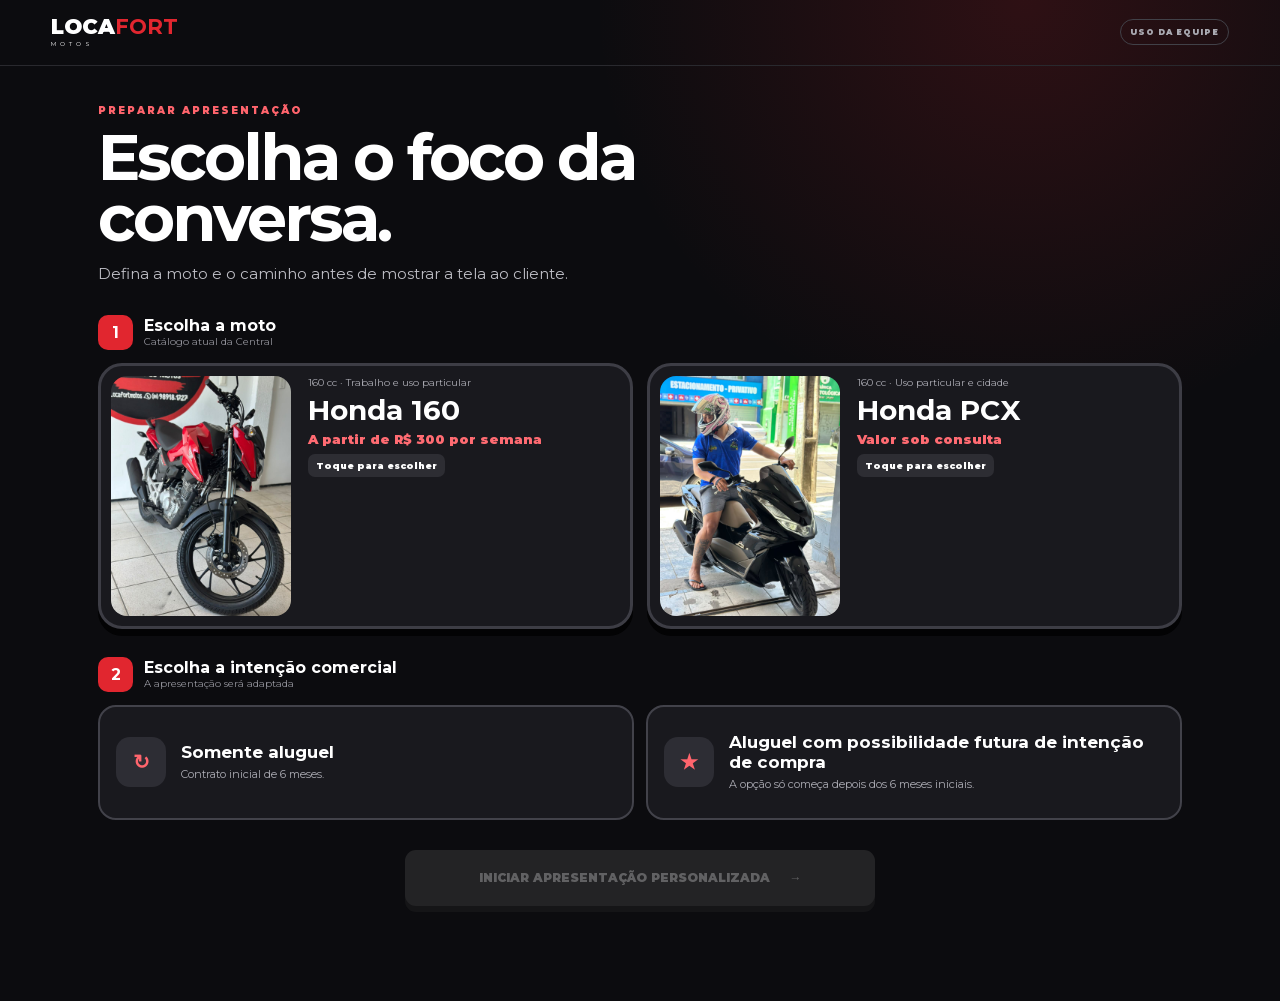
==== apresentacao/index.html @ a8b0654a "Adicionar apresentação comercial da Locafort" ====
<!doctype html><html lang="pt-BR"><head><meta charset="utf-8"><meta name="viewport" content="width=device-width,initial-scale=1,viewport-fit=cover"><title>Apresentação presencial | Locafort Motos</title><meta name="robots" content="noindex,nofollow"><meta name="theme-color" content="#08080a"><link rel="icon" href="data:image/svg+xml,%3Csvg xmlns='http://www.w3.org/2000/svg' viewBox='0 0 64 64'%3E%3Crect width='64' height='64' rx='16' fill='%2308080a'/%3E%3C/svg%3E"><link rel="stylesheet" href="apresentacao.css"></head><body>
<section class="setup" id="setup"><header><div class="brand"><span>LOCA<strong>FORT</strong></span><small>MOTOS</small></div><span>USO DA EQUIPE</span></header><main><div class="setup-heading"><p class="kicker">PREPARAR APRESENTAÇÃO</p><h1>Escolha o foco da conversa.</h1><p>Defina a moto e o caminho antes de mostrar a tela ao cliente.</p></div><section><div class="setup-title"><b>1</b><span><strong>Escolha a moto</strong><small>Catálogo atual da Central</small></span></div><div class="setup-catalog" id="setupCatalog"></div></section><section><div class="setup-title"><b>2</b><span><strong>Escolha a intenção comercial</strong><small>A apresentação será adaptada</small></span></div><div class="setup-intents"><button type="button" data-intent="Aluguel"><b>↻</b><span><strong>Somente aluguel</strong><small>Contrato inicial de 6 meses.</small></span></button><button type="button" data-intent="Contrato com intenção de compra"><b>★</b><span><strong>Aluguel com possibilidade futura de intenção de compra</strong><small>A opção só começa depois dos 6 meses iniciais.</small></span></button></div></section><button class="setup-start" id="setupStart" disabled>Iniciar apresentação personalizada <span>→</span></button><p class="setup-status" id="setupStatus"></p></main></section>
<main class="story" id="story" hidden><header class="story-header"><a class="brand" href="#" id="brandReset"><span>LOCA<strong>FORT</strong></span><small>MOTOS</small></a><div class="scene-count" id="sceneCount">01 / 07</div><div class="utility-tools"><button class="icon-button" id="fullscreenButton" hidden>⛶</button><details class="utility-menu" id="utilityMenu"><summary>•••</summary><div><button id="notesButton">◉ Roteiro do vendedor</button><button id="changeProfileButton">✎ Trocar moto/modalidade</button><button id="resetButton">↻ Reiniciar</button></div></details></div></header><div class="scene-track">
<section class="scene scene-hero active" data-note="Comece pelo resultado: mobilidade e autonomia com a moto escolhida."><img class="scene-photo hero-photo" id="heroImage" alt=""><div class="scene-shade"></div><div class="hero-copy"><p class="kicker">FORTALEZA · <span id="heroUse"></span></p><h1><span id="heroModel"></span> para mover seus planos.</h1><p>Mobilidade, trabalho e liberdade para a sua rotina.</p></div><div class="hero-word">MOVIMENTO</div></section>
<section class="scene scene-process" data-note="Explique o caminho completo antes de falar de preço. A análise é uma etapa, não uma promessa."><div class="process-photo"><img id="processImage" alt="Cliente com moto da Locafort"></div><div class="process-copy"><p class="kicker">COMO FUNCIONA</p><h2>Da escolha ao acompanhamento.</h2><ol><li><b>01</b><span><strong>Escolha a moto</strong><small>O modelo que combina com a rotina.</small></span></li><li><b>02</b><span><strong>Faça a análise inicial</strong><small>A consulta não garante aprovação.</small></span></li><li><b>03</b><span><strong>Assine e retire</strong><small>Depois da aprovação e confirmação.</small></span></li><li><b>04</b><span><strong>Acompanhe pelo app</strong><small>Contrato, pagamentos e cuidados.</small></span></li></ol></div></section>
<section class="scene scene-use" data-note="Mostre que a moto alugada atende deslocamento, trabalho e rotina sem exigir a compra imediata."><img class="scene-photo use-photo" id="useImage" alt="Moto da Locafort"><div class="scene-shade"></div><div class="use-copy"><p class="kicker">PARA A SUA ROTINA</p><h2>Uma moto. Mais possibilidades.</h2><div class="use-split"><article><b>⌂</b><strong>Uso particular</strong><p>Mobilidade para compromissos e deslocamentos.</p></article><article><b>↗</b><strong>Trabalho e rotina</strong><p>Uma moto para trabalhar com aplicativos ou organizar o dia.</p></article></div><div class="use-benefits"><span>Comece sem comprar uma moto</span><span>Previsibilidade semanal</span><span>Suporte da locadora</span></div><small id="catalogUse"></small></div></section>
<section class="scene scene-care" data-note="Fale de proteção sem prometer cobertura. Na locação, destaque o cuidado assumido pela Locafort."><div class="care-bike"><img id="careImage" alt="Moto protegida"></div><div class="care-copy"><p class="kicker">PROTEÇÃO E CUIDADO</p><h2>Moto com rastreamento e seguro.</h2><p class="insurance-note">Consulte as condições do seguro.</p><div class="care-number"><strong>1.000 km</strong><span>Troca de óleo durante a locação</span></div><p id="rentalCare"></p><p class="purchase-care" id="purchaseCareNote"></p></div></section>
<section class="scene scene-app" data-note="Mostre o aplicativo como ponto de controle. Use somente os quatro recursos exibidos."><div class="app-heading"><p class="kicker">ACOMPANHAMENTO SIMPLES</p><h2>As informações importantes no aplicativo.</h2></div><div class="app-composition"><div class="phone-mockup"><div class="phone-screen"><div class="app-logo">LOCA<strong>FORT</strong></div><div class="app-bike"><b>⌖</b><span>Rastreamento e seguro</span></div><ul><li><b>R$</b>Histórico de pagamentos</li><li><b>●</b>Troca de óleo</li><li><b>✓</b>Vistoria e contrato</li></ul></div></div><div class="app-orbit"><span>Histórico de pagamentos</span><span>Troca de óleo</span><span>Vistoria e contrato</span><span>Rastreamento e seguro</span></div></div></section>
<section class="scene scene-values" data-note="Agora apresente valores. Na caução, use a taxa real informada pela maquininha e não estime."><div class="values-heading"><p class="kicker">CONDIÇÕES E VALORES</p><h2>Tudo claro antes de começar.</h2></div><div class="value-strip" id="valueStrip"></div><div class="deposit-simulator"><div><small>SIMULADOR DA CAUÇÃO</small><strong id="depositBase">R$ 900</strong><span>Base fixa da caução</span></div><label>Parcelas <input id="installments" type="range" min="1" max="12" value="1"><output id="installmentsOutput">1x</output></label><label>Taxa total informada pela maquininha (%) <input id="machineRate" type="number" min="0" step="0.01" inputmode="decimal" placeholder="Deixe vazio até consultar"></label><div class="simulation-result"><small>TOTAL COM TAXA</small><strong id="totalWithRate"></strong><span id="installmentValue"></span><p id="rateNotice"></p><code id="rateFormula"></code></div></div><p class="future-note" id="futureNote"></p></section>
<section class="scene scene-close" data-note="Resuma valor, proteção e acompanhamento. Convide para a análise inicial sem prometer aprovação."><img class="scene-photo close-photo" id="closeImage" alt=""><div class="scene-shade"></div><div class="close-copy"><p class="kicker">SEU PRÓXIMO PASSO</p><h2>Pronto para dar o próximo passo?</h2><div class="close-summary"><span><small>MOTO</small><strong id="closeModel"></strong></span><span><small>CAMINHO</small><strong id="closeIntent"></strong></span><span><small>BENEFÍCIOS</small><strong>Proteção, app e suporte</strong></span></div><div class="close-actions"><a class="primary-cta" href="../formulario/">Fazer análise inicial <b>→</b></a><a class="secondary-cta" id="closeWhatsapp" target="_blank" rel="noopener">WhatsApp <b>↗</b></a></div><p>A análise inicial não garante aprovação.</p></div></section>
</div><button class="scene-arrow previous-scene" id="previousScene"><span>←</span><small>Voltar</small></button><button class="scene-arrow next-scene" id="nextScene"><small>Avançar</small><span>→</span></button><aside class="seller-note" id="sellerNote" hidden><span>ROTEIRO DO VENDEDOR</span><p></p></aside><p class="story-status" id="storyStatus"></p></main><script src="apresentacao.js"></script></body></html>
---- apresentacao/apresentacao.css ----
@font-face{font-family:Montserrat;src:url('../assets/montserrat.woff2')} :root{--red:#e1262f;--ink:#08080a;--muted:#bdbdc4}*{box-sizing:border-box}html,body{margin:0;width:100%;height:100%;background:var(--ink);color:#fff;font-family:Montserrat,Arial,sans-serif}button,a{font:inherit}.brand{display:grid;line-height:.85;color:#fff;text-decoration:none}.brand span{font-size:21px;font-weight:900}.brand strong{color:var(--red)}.brand small{margin-top:6px;font-size:6px;letter-spacing:4px}.kicker{margin:0 0 10px;color:#ff646c;font-size:10px;font-weight:900;letter-spacing:2px}.setup{min-height:100%;background:radial-gradient(circle at 80% 0,rgba(225,38,47,.16),transparent 30%),#0c0c0f}.setup>header{display:flex;align-items:center;justify-content:space-between;padding:18px clamp(16px,4vw,58px);border-bottom:1px solid #29292e}.setup>header>span{padding:7px 9px;border:1px solid #414148;border-radius:99px;color:#aaaab2;font-size:8px;font-weight:900;letter-spacing:1px}.setup main{width:min(1180px,100%);margin:auto;padding:38px clamp(16px,4vw,48px) 55px}.setup-heading{max-width:800px;margin-bottom:32px}.setup-heading h1{margin:0;font-size:clamp(42px,5vw,70px);line-height:.95;letter-spacing:-3px}.setup-heading>p:last-child{color:var(--muted);font-size:15px}.setup section{margin-top:28px}.setup-title{display:flex;align-items:center;gap:11px;margin-bottom:13px}.setup-title>b{display:grid;place-items:center;width:35px;height:35px;border-radius:10px;background:var(--red)}.setup-title span{display:grid}.setup-title strong{font-size:16px}.setup-title small{color:#92929a;font-size:10px}.setup-catalog{display:grid;grid-template-columns:repeat(2,minmax(0,1fr));gap:14px}.setup-card{display:grid;grid-template-columns:180px 1fr;gap:17px;min-height:210px;padding:10px;border:3px solid #3d3d45;border-radius:24px;background:#19191e;color:#fff;text-align:left;cursor:pointer;box-shadow:0 7px 0 #030304}.setup-card img{width:100%;height:100%;min-height:184px;border-radius:16px;object-fit:cover}.setup-card>span{display:grid;align-content:center;gap:7px}.setup-card small{color:#aaaab2;font-size:10px}.setup-card strong{font-size:28px;line-height:1}.setup-card em{color:#ff6b72;font-size:13px;font-style:normal;font-weight:900}.setup-card i{justify-self:start;padding:6px 8px;border-radius:7px;background:#2d2d33;font-size:9px;font-style:normal;font-weight:900}.setup-card.selected{border-color:#ff5961;background:#2b171a}.setup-card.selected i{background:var(--red)}.setup-intents{display:grid;grid-template-columns:1fr 1fr;gap:12px}.setup-intents button{display:grid;grid-template-columns:52px 1fr;align-items:center;gap:13px;min-height:115px;padding:16px;border:2px solid #42424a;border-radius:18px;background:#19191e;color:#fff;text-align:left;cursor:pointer}.setup-intents button>b{display:grid;place-items:center;width:50px;height:50px;border-radius:14px;background:#2d2d34;color:#ff656d;font-size:20px}.setup-intents button span{display:grid;gap:5px}.setup-intents strong{font-size:17px;line-height:1.15}.setup-intents small{color:#aaaab2;font-size:11px}.setup-intents button.selected{border-color:#ff5961;background:#2b171a}.setup-start{display:flex;align-items:center;justify-content:center;gap:20px;width:min(470px,100%);min-height:56px;margin:30px auto 0;border:0;border-radius:11px;background:var(--red);color:#fff;font-size:12px;font-weight:900;text-transform:uppercase;cursor:pointer;box-shadow:0 6px 0 #7d0e14}.setup-start:disabled{filter:grayscale(1);opacity:.35;cursor:not-allowed}.setup-status{min-height:20px;color:#ff7a81;font-size:10px;text-align:center}.story[hidden]{display:none}.story{position:relative;width:100%;height:100dvh;overflow:hidden;background:#08080a}.story.controls-idle .story-header,.story.controls-idle .scene-arrow{opacity:.25}.story-header{position:absolute;z-index:30;top:0;left:0;right:0;display:grid;grid-template-columns:1fr auto 1fr;align-items:center;padding:17px clamp(16px,3vw,45px);background:linear-gradient(#08080ad9,transparent);transition:opacity .4s}.scene-count{font-size:9px;font-weight:900;letter-spacing:2px}.utility-tools{justify-self:end;display:flex;gap:5px}.icon-button,.utility-menu>summary{display:grid;place-items:center;width:38px;height:38px;border:1px solid #ffffff42;border-radius:50%;background:#0a0a0c88;color:#fff;cursor:pointer}.utility-menu{position:relative}.utility-menu summary{list-style:none}.utility-menu summary::-webkit-details-marker{display:none}.utility-menu>div{position:absolute;top:45px;right:0;width:230px;display:grid;gap:5px;padding:8px;border:1px solid #3b3b42;border-radius:10px;background:#151518}.utility-menu button{min-height:39px;border:0;border-radius:7px;background:#222227;color:#fff;text-align:left;font-size:10px;cursor:pointer}.scene-track,.scene{position:absolute;inset:0}.scene{display:none;overflow:hidden;isolation:isolate}.scene.active{display:block;animation:sceneIn .55s ease}@keyframes sceneIn{from{opacity:0;transform:scale(1.015)}}.scene-photo{position:absolute;z-index:-3;inset:0;width:100%;height:100%;object-fit:cover}.scene-shade{position:absolute;z-index:-2;inset:0;background:linear-gradient(90deg,#050507f2,#0505078a 52%,#05050725),linear-gradient(0deg,#050507bd,transparent 60%)}.hero-copy{position:absolute;left:clamp(24px,8vw,130px);top:50%;width:min(800px,80vw);transform:translateY(-45%)}.hero-copy h1,.scene h2{margin:0;font-size:clamp(50px,7vw,104px);line-height:.9;letter-spacing:-5px}.hero-copy>p:last-child{max-width:600px;color:#dddde2;font-size:18px}.hero-word{position:absolute;right:0;bottom:-4%;color:transparent;-webkit-text-stroke:1px #ffffff2b;font-size:clamp(75px,14vw,190px);font-weight:900}.scene-product{background:#efede8;color:#0b0b0d}.product-photo-wrap{position:absolute;left:5%;top:12%;bottom:10%;width:58%;overflow:hidden;border-radius:4px 100px 4px 4px;box-shadow:0 28px 70px #0004}.product-photo-wrap img{width:100%;height:100%;object-fit:cover}.product-copy{position:absolute;z-index:2;right:6%;top:50%;width:42%;padding:35px;background:#0c0c0f;color:#fff;transform:translateY(-48%);box-shadow:0 20px 60px #0005}.product-copy h2{font-size:clamp(44px,5vw,75px)}.product-copy>p{color:#c7c7cd}.product-facts{display:grid;grid-template-columns:1fr 1fr;gap:8px;margin-top:25px}.product-facts span{display:grid;gap:6px;padding:12px;border-left:3px solid var(--red);background:#1b1b20}.product-facts small,.close-summary small{color:#ff747b;font-size:8px;font-weight:900}.product-facts strong{font-size:13px}.finance-photo{filter:saturate(.75)}.finance-copy{position:absolute;left:clamp(22px,6vw,90px);right:6%;top:14%}.finance-copy h2{font-size:clamp(44px,5.8vw,84px)}.finance-copy>p:not(.kicker){color:#d0d0d5}.finance-timeline{display:grid;grid-template-columns:repeat(4,1fr);gap:9px;margin-top:25px}.finance-timeline article{min-height:160px;padding:18px;border-left:3px solid var(--red);background:#141418c7;backdrop-filter:blur(8px)}.finance-timeline small{color:#ff777e;font-size:8px;font-weight:900}.finance-timeline strong{display:block;margin-top:10px;font-size:clamp(19px,2.4vw,31px);line-height:1}.finance-timeline p{color:#bdbdc4;font-size:11px}.other-path{width:min(620px,100%);margin-top:12px;color:#aaaab2;font-size:10px}.other-path summary{cursor:pointer}.scene-app{background:radial-gradient(circle at 20% 50%,#e1262f2e,transparent 32%),#0b0b0e}.app-heading{position:absolute;top:12%;left:5%;right:5%}.app-heading h2{font-size:clamp(42px,5.5vw,80px)}.app-composition{position:absolute;left:7%;right:7%;top:35%;bottom:8%;display:grid;grid-template-columns:.8fr 1.3fr;align-items:center;gap:8vw}.phone-mockup{justify-self:center;width:min(275px,24vw);height:min(490px,52vh);padding:10px;border:2px solid #56565d;border-radius:38px;background:#050506;box-shadow:0 30px 80px #000,0 0 0 7px #18181c;transform:rotate(-3deg)}.phone-screen{height:100%;padding:30px 13px 12px;border-radius:27px;background:#efede8;color:#0b0b0d}.app-logo{font-size:14px;font-weight:900}.app-logo strong{color:var(--red)}.app-bike{display:grid;gap:8px;margin:17px 0 10px;padding:14px;border-radius:13px;background:#111115;color:#fff;font-size:10px;font-weight:800}.app-bike b,.phone-screen li b{display:grid;place-items:center;width:29px;height:29px;border-radius:8px;background:var(--red);color:#fff}.phone-screen ul{display:grid;gap:6px;margin:0;padding:0;list-style:none}.phone-screen li{display:grid;grid-template-columns:29px 1fr;align-items:center;gap:7px;padding:7px;border:1px solid #c9c5be;border-radius:9px;background:#fff;font-size:8px;font-weight:800}.phone-screen li b{background:#eee9e2;color:var(--red)}.care-visual{position:relative}.care-visual>strong{display:block;max-width:700px;font-size:clamp(27px,3.7vw,52px);line-height:1}.care-visual>p:not(.kicker){max-width:650px;color:#c3c3ca;font-size:14px;line-height:1.55}.care-line{width:80%;height:3px;margin-top:28px;background:#393940}.care-line span{display:block;width:65%;height:100%;background:var(--red)}.close-copy{position:absolute;left:clamp(24px,7vw,110px);top:50%;width:min(820px,80vw);transform:translateY(-46%)}.close-copy h2{font-size:clamp(50px,6.8vw,98px)}.close-summary{display:grid;grid-template-columns:repeat(3,1fr);gap:12px;margin:25px 0}.close-summary span{display:grid;gap:5px;padding-left:12px;border-left:3px solid var(--red)}.close-summary strong{font-size:14px}.close-actions{display:flex;gap:9px}.primary-cta,.secondary-cta{display:inline-flex;align-items:center;justify-content:center;gap:18px;min-height:52px;padding:12px 18px;border-radius:7px;color:#fff;text-decoration:none;font-size:10px;font-weight:900;text-transform:uppercase}.primary-cta{background:var(--red)}.secondary-cta{border:1px solid #ffffff66;background:#0c0c0f88}.close-copy>p:last-child{color:#aaaab2;font-size:10px}.scene-arrow{position:absolute;z-index:25;top:50%;display:flex;align-items:center;gap:7px;min-width:76px;height:42px;padding:0 10px;border:1px solid #ffffff42;border-radius:99px;background:#08080a75;color:#fff;cursor:pointer;transform:translateY(-50%);transition:opacity .4s}.scene-arrow small{font-size:8px;font-weight:900}.previous-scene{left:15px}.next-scene{right:15px}.scene-arrow:disabled{opacity:0!important;pointer-events:none}.seller-note{position:absolute;z-index:35;left:50%;bottom:25px;width:min(560px,calc(100% - 40px));padding:11px 14px;border:1px solid #45454c;border-radius:9px;background:#111115e8;transform:translateX(-50%)}.seller-note span{color:#ff676f;font-size:8px;font-weight:900}.seller-note p{margin:4px 0 0;font-size:10px}.story-status{position:absolute;z-index:40;top:70px;left:50%;margin:0;color:#ff767d;font-size:9px;transform:translateX(-50%)}
@media(max-width:620px){.setup main{padding-top:25px}.setup-heading h1{font-size:42px}.setup-catalog{grid-template-columns:1fr}.setup-card{grid-template-columns:125px 1fr;min-height:150px;border-radius:18px}.setup-card img{min-height:126px;border-radius:12px}.setup-card strong{font-size:22px}.setup-intents{grid-template-columns:1fr}.setup-intents button{min-height:96px}.story-header{padding:9px 11px}.brand span{font-size:17px}.scene-arrow{top:auto;bottom:8px;min-width:78px;height:39px;transform:none}.previous-scene{left:9px}.next-scene{right:9px}.hero-copy{left:18px;top:auto;bottom:15%;width:calc(100% - 36px);transform:none}.hero-copy h1,.scene h2{font-size:40px;line-height:.94;letter-spacing:-2.5px}.hero-copy>p:last-child{font-size:14px}.hero-photo{object-position:58% center}.product-photo-wrap{left:12px;right:12px;top:12%;bottom:37%;width:auto;border-radius:3px 45px 3px 3px}.product-copy{left:28px;right:12px;top:auto;bottom:12%;width:auto;padding:17px;transform:none}.product-copy h2{font-size:35px}.product-copy>p{margin:7px 0;font-size:11px}.product-facts{margin-top:10px}.product-facts strong{font-size:11px}.finance-copy{left:16px;right:16px;top:12%}.finance-copy h2{font-size:39px}.finance-copy>p:not(.kicker){font-size:12px}.finance-timeline{grid-template-columns:1fr 1fr;gap:6px;margin-top:13px}.finance-timeline article{min-height:112px;padding:11px}.finance-timeline strong{font-size:18px}.finance-timeline p{font-size:9px}.other-path{font-size:9px}.app-heading{top:9%;left:16px}.app-heading h2{font-size:37px}.app-composition{left:15px;right:15px;top:29%;bottom:10%;grid-template-columns:.85fr 1.15fr;gap:14px}.phone-mockup{width:100%;height:62%;min-height:280px;padding:6px;border-radius:24px}.phone-screen{padding:23px 6px 7px;border-radius:18px}.app-bike{margin:9px 0 6px;padding:7px;font-size:7px}.phone-screen li{padding:4px;font-size:6px}.care-visual>strong{font-size:19px}.care-visual>p:not(.kicker){font-size:9px}.close-copy{left:18px;top:auto;bottom:13%;width:calc(100% - 36px);transform:none}.close-copy h2{font-size:42px}.close-summary{grid-template-columns:1fr;gap:6px;margin:16px 0}.close-summary span{grid-template-columns:110px 1fr}.close-actions{display:grid}.primary-cta,.secondary-cta{min-height:46px}.seller-note{bottom:57px}}
@media(prefers-reduced-motion:reduce){*,*:before,*:after{animation:none!important;transition:none!important}}

/* v22 — narrativa completa antes dos valores */
.scene-process{background:#efede8;color:#0b0b0d}.process-photo{position:absolute;left:0;top:0;bottom:0;width:43%;overflow:hidden}.process-photo:after{content:"";position:absolute;inset:0;background:linear-gradient(90deg,transparent 55%,#efede8)}.process-photo img{width:100%;height:100%;object-fit:cover}.process-copy{position:absolute;left:46%;right:6%;top:50%;transform:translateY(-47%)}.process-copy h2{font-size:clamp(45px,5.5vw,80px)}.process-copy ol{display:grid;grid-template-columns:1fr 1fr;gap:10px;margin:25px 0 0;padding:0;list-style:none}.process-copy li{display:grid;grid-template-columns:40px 1fr;gap:10px;padding:13px;border-top:1px solid #bbb6af}.process-copy li>b{color:var(--red);font-size:11px}.process-copy li span{display:grid;gap:4px}.process-copy li strong{font-size:14px}.process-copy li small{color:#67676d;font-size:10px}.use-photo{filter:saturate(.75)}.scene-use .scene-shade{background:linear-gradient(90deg,#050507f0,#05050770),linear-gradient(0deg,#050507d9,transparent)}.use-copy{position:absolute;left:6%;right:6%;top:14%}.use-copy h2{font-size:clamp(45px,6vw,88px)}.use-split{display:grid;grid-template-columns:1fr 1fr;gap:12px;margin-top:24px}.use-split article{min-height:165px;padding:20px;border-left:3px solid var(--red);background:#101014c7;backdrop-filter:blur(8px)}.use-split article>b{display:grid;place-items:center;width:36px;height:36px;border-radius:10px;background:var(--red)}.use-split strong{display:block;margin:12px 0 5px;font-size:21px}.use-split p{margin:0;color:#c4c4ca;font-size:11px}.use-benefits{display:flex;gap:8px;flex-wrap:wrap;margin-top:14px}.use-benefits span{padding:8px 10px;border:1px solid #ffffff4d;border-radius:99px;background:#1111159e;font-size:9px;font-weight:900}.use-copy>small{display:block;margin-top:12px;color:#aaaab2}.scene-care{background:linear-gradient(140deg,#f0eee9,#d5d1ca);color:#0b0b0d}.care-bike{position:absolute;left:4%;top:10%;bottom:9%;width:52%;overflow:hidden;border-radius:4px 90px 4px 4px;box-shadow:0 25px 65px #0003}.care-bike img{width:100%;height:100%;object-fit:cover}.care-copy{position:absolute;left:53%;right:5%;top:50%;padding:28px;background:#0b0b0e;color:#fff;transform:translateY(-48%);box-shadow:0 20px 60px #0005}.care-copy h2{font-size:clamp(39px,4.6vw,66px)}.insurance-note{color:#aaaab2;font-size:10px}.care-number{display:grid;gap:3px;margin:20px 0;padding-left:14px;border-left:4px solid var(--red)}.care-number strong{font-size:30px}.care-number span{font-size:10px}.care-copy>p:not(.kicker):not(.insurance-note){color:#c8c8ce;font-size:11px;line-height:1.5}.purchase-care{padding:8px;border:1px solid #633238;background:#28171a}.app-orbit{display:grid;grid-template-columns:1fr 1fr;gap:10px}.app-orbit span{display:grid;place-items:center;min-height:100px;padding:15px;border:1px solid #404048;border-radius:50% 20% 50% 20%;background:#18181d;color:#e0e0e4;font-size:12px;font-weight:900;text-align:center}.scene-values{background:radial-gradient(circle at 80% 20%,#e1262f2e,transparent 30%),#0c0c0f}.values-heading{position:absolute;left:5%;right:5%;top:10%}.values-heading h2{font-size:clamp(42px,5vw,74px)}.value-strip{position:absolute;left:5%;right:5%;top:30%;display:grid;grid-template-columns:repeat(4,1fr);gap:8px}.value-strip article{min-height:105px;padding:14px;border-left:3px solid var(--red);background:#19191e}.value-strip small{color:#ff7077;font-size:8px;font-weight:900}.value-strip strong{display:block;margin-top:9px;font-size:20px}.value-strip p{color:#aaaab2;font-size:9px}.deposit-simulator{position:absolute;left:5%;right:5%;top:50%;bottom:10%;display:grid;grid-template-columns:.75fr 1fr 1.1fr 1.2fr;align-items:center;gap:14px;padding:18px;border:1px solid #3f3f47;background:#141418}.deposit-simulator>div:first-child{display:grid;gap:5px}.deposit-simulator small{color:#ff737a;font-size:8px;font-weight:900}.deposit-simulator strong{font-size:27px}.deposit-simulator span{font-size:9px;color:#aaaab2}.deposit-simulator label{display:grid;gap:8px;color:#c4c4ca;font-size:9px;font-weight:800}.deposit-simulator input[type=number]{width:100%;min-height:42px;padding:8px;border:1px solid #494951;border-radius:7px;background:#222228;color:#fff}.deposit-simulator output{font-size:20px;font-weight:900}.simulation-result{display:grid;gap:4px;padding-left:14px;border-left:2px solid var(--red)}.simulation-result p{margin:3px 0;color:#ff9ca1;font-size:8px}.simulation-result code{color:#aaaab2;font-size:8px}.future-note{position:absolute;left:5%;right:5%;bottom:5%;margin:0;color:#c7c7cd;font-size:10px;text-align:center}
@media(max-width:620px){.process-photo{width:100%;bottom:52%}.process-photo:after{background:linear-gradient(0deg,#efede8,transparent 60%)}.process-copy{left:16px;right:16px;top:auto;bottom:10%;transform:none}.process-copy h2{font-size:37px}.process-copy ol{gap:4px;margin-top:10px}.process-copy li{grid-template-columns:25px 1fr;padding:7px}.process-copy li strong{font-size:10px}.process-copy li small{font-size:7px}.use-copy{left:16px;right:16px;top:12%}.use-copy h2{font-size:39px}.use-split{grid-template-columns:1fr;gap:6px;margin-top:12px}.use-split article{min-height:103px;padding:11px}.use-split strong{font-size:16px;margin:7px 0 3px}.use-split p{font-size:9px}.use-benefits{margin-top:8px}.use-benefits span{padding:6px 8px;font-size:7px}.care-bike{left:12px;right:12px;top:10%;bottom:48%;width:auto;border-radius:3px 45px 3px 3px}.care-copy{left:27px;right:12px;top:auto;bottom:11%;padding:15px;transform:none}.care-copy h2{font-size:30px}.care-number{margin:10px 0}.care-number strong{font-size:23px}.care-copy>p:not(.kicker):not(.insurance-note){font-size:9px}.app-orbit{gap:5px}.app-orbit span{min-height:70px;padding:8px;font-size:8px}.values-heading{left:15px;top:8%}.values-heading h2{font-size:36px}.value-strip{left:15px;right:15px;top:23%;grid-template-columns:1fr 1fr;gap:5px}.value-strip article{min-height:79px;padding:8px}.value-strip strong{font-size:15px;margin-top:5px}.value-strip p{display:none}.deposit-simulator{left:15px;right:15px;top:48%;bottom:92px;grid-template-columns:1fr 1fr;gap:8px;padding:10px}.deposit-simulator strong{font-size:21px}.deposit-simulator label{font-size:8px}.simulation-result{padding-left:8px}.future-note{bottom:66px;font-size:8px}}
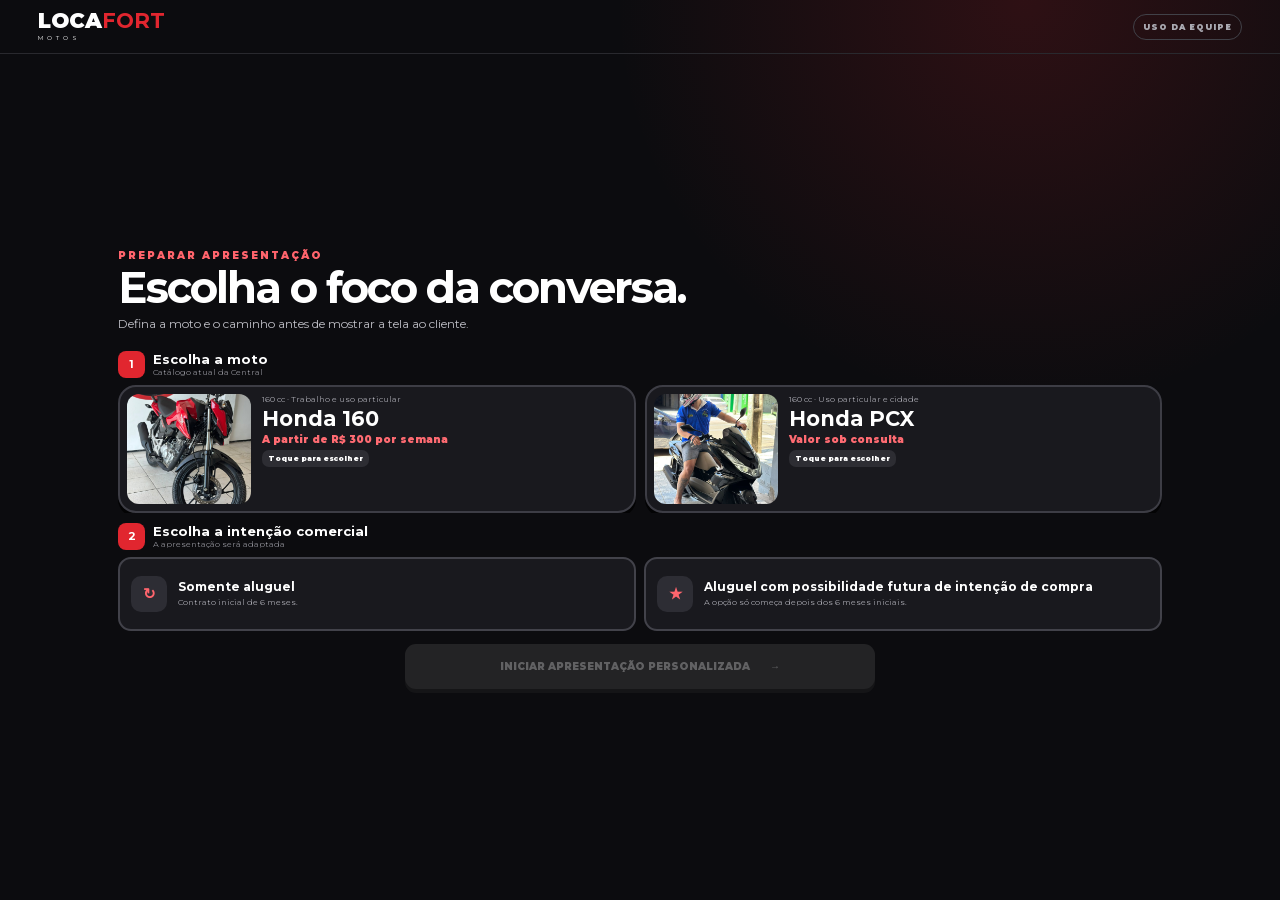
==== commit 3ca58249: "Forçar atualização visual da apresentação" ====
--- a/apresentacao/index.html
+++ b/apresentacao/index.html
@@ -1,4 +1,4 @@
-<!doctype html><html lang="pt-BR"><head><meta charset="utf-8"><meta name="viewport" content="width=device-width,initial-scale=1,viewport-fit=cover"><title>Apresentação presencial | Locafort Motos</title><meta name="robots" content="noindex,nofollow"><meta name="theme-color" content="#08080a"><link rel="icon" href="data:image/svg+xml,%3Csvg xmlns='http://www.w3.org/2000/svg' viewBox='0 0 64 64'%3E%3Crect width='64' height='64' rx='16' fill='%2308080a'/%3E%3C/svg%3E"><link rel="stylesheet" href="apresentacao.css"></head><body>
+<!doctype html><html lang="pt-BR"><head><meta charset="utf-8"><meta name="viewport" content="width=device-width,initial-scale=1,viewport-fit=cover"><title>Apresentação presencial | Locafort Motos</title><meta name="robots" content="noindex,nofollow"><meta name="theme-color" content="#08080a"><link rel="icon" href="data:image/svg+xml,%3Csvg xmlns='http://www.w3.org/2000/svg' viewBox='0 0 64 64'%3E%3Crect width='64' height='64' rx='16' fill='%2308080a'/%3E%3C/svg%3E"><link rel="stylesheet" href="apresentacao.css?v=23"></head><body>
 <section class="setup" id="setup"><header><div class="brand"><span>LOCA<strong>FORT</strong></span><small>MOTOS</small></div><span>USO DA EQUIPE</span></header><main><div class="setup-heading"><p class="kicker">PREPARAR APRESENTAÇÃO</p><h1>Escolha o foco da conversa.</h1><p>Defina a moto e o caminho antes de mostrar a tela ao cliente.</p></div><section><div class="setup-title"><b>1</b><span><strong>Escolha a moto</strong><small>Catálogo atual da Central</small></span></div><div class="setup-catalog" id="setupCatalog"></div></section><section><div class="setup-title"><b>2</b><span><strong>Escolha a intenção comercial</strong><small>A apresentação será adaptada</small></span></div><div class="setup-intents"><button type="button" data-intent="Aluguel"><b>↻</b><span><strong>Somente aluguel</strong><small>Contrato inicial de 6 meses.</small></span></button><button type="button" data-intent="Contrato com intenção de compra"><b>★</b><span><strong>Aluguel com possibilidade futura de intenção de compra</strong><small>A opção só começa depois dos 6 meses iniciais.</small></span></button></div></section><button class="setup-start" id="setupStart" disabled>Iniciar apresentação personalizada <span>→</span></button><p class="setup-status" id="setupStatus"></p></main></section>
 <main class="story" id="story" hidden><header class="story-header"><a class="brand" href="#" id="brandReset"><span>LOCA<strong>FORT</strong></span><small>MOTOS</small></a><div class="scene-count" id="sceneCount">01 / 07</div><div class="utility-tools"><button class="icon-button" id="fullscreenButton" hidden>⛶</button><details class="utility-menu" id="utilityMenu"><summary>•••</summary><div><button id="notesButton">◉ Roteiro do vendedor</button><button id="changeProfileButton">✎ Trocar moto/modalidade</button><button id="resetButton">↻ Reiniciar</button></div></details></div></header><div class="scene-track">
 <section class="scene scene-hero active" data-note="Comece pelo resultado: mobilidade e autonomia com a moto escolhida."><img class="scene-photo hero-photo" id="heroImage" alt=""><div class="scene-shade"></div><div class="hero-copy"><p class="kicker">FORTALEZA · <span id="heroUse"></span></p><h1><span id="heroModel"></span> para mover seus planos.</h1><p>Mobilidade, trabalho e liberdade para a sua rotina.</p></div><div class="hero-word">MOVIMENTO</div></section>
@@ -8,4 +8,4 @@
 <section class="scene scene-app" data-note="Mostre o aplicativo como ponto de controle. Use somente os quatro recursos exibidos."><div class="app-heading"><p class="kicker">ACOMPANHAMENTO SIMPLES</p><h2>As informações importantes no aplicativo.</h2></div><div class="app-composition"><div class="phone-mockup"><div class="phone-screen"><div class="app-logo">LOCA<strong>FORT</strong></div><div class="app-bike"><b>⌖</b><span>Rastreamento e seguro</span></div><ul><li><b>R$</b>Histórico de pagamentos</li><li><b>●</b>Troca de óleo</li><li><b>✓</b>Vistoria e contrato</li></ul></div></div><div class="app-orbit"><span>Histórico de pagamentos</span><span>Troca de óleo</span><span>Vistoria e contrato</span><span>Rastreamento e seguro</span></div></div></section>
 <section class="scene scene-values" data-note="Agora apresente valores. Na caução, use a taxa real informada pela maquininha e não estime."><div class="values-heading"><p class="kicker">CONDIÇÕES E VALORES</p><h2>Tudo claro antes de começar.</h2></div><div class="value-strip" id="valueStrip"></div><div class="deposit-simulator"><div><small>SIMULADOR DA CAUÇÃO</small><strong id="depositBase">R$ 900</strong><span>Base fixa da caução</span></div><label>Parcelas <input id="installments" type="range" min="1" max="12" value="1"><output id="installmentsOutput">1x</output></label><label>Taxa total informada pela maquininha (%) <input id="machineRate" type="number" min="0" step="0.01" inputmode="decimal" placeholder="Deixe vazio até consultar"></label><div class="simulation-result"><small>TOTAL COM TAXA</small><strong id="totalWithRate"></strong><span id="installmentValue"></span><p id="rateNotice"></p><code id="rateFormula"></code></div></div><p class="future-note" id="futureNote"></p></section>
 <section class="scene scene-close" data-note="Resuma valor, proteção e acompanhamento. Convide para a análise inicial sem prometer aprovação."><img class="scene-photo close-photo" id="closeImage" alt=""><div class="scene-shade"></div><div class="close-copy"><p class="kicker">SEU PRÓXIMO PASSO</p><h2>Pronto para dar o próximo passo?</h2><div class="close-summary"><span><small>MOTO</small><strong id="closeModel"></strong></span><span><small>CAMINHO</small><strong id="closeIntent"></strong></span><span><small>BENEFÍCIOS</small><strong>Proteção, app e suporte</strong></span></div><div class="close-actions"><a class="primary-cta" href="../formulario/">Fazer análise inicial <b>→</b></a><a class="secondary-cta" id="closeWhatsapp" target="_blank" rel="noopener">WhatsApp <b>↗</b></a></div><p>A análise inicial não garante aprovação.</p></div></section>
-</div><button class="scene-arrow previous-scene" id="previousScene"><span>←</span><small>Voltar</small></button><button class="scene-arrow next-scene" id="nextScene"><small>Avançar</small><span>→</span></button><aside class="seller-note" id="sellerNote" hidden><span>ROTEIRO DO VENDEDOR</span><p></p></aside><p class="story-status" id="storyStatus"></p></main><script src="apresentacao.js"></script></body></html>
+</div><button class="scene-arrow previous-scene" id="previousScene"><span>←</span><small>Voltar</small></button><button class="scene-arrow next-scene" id="nextScene"><small>Avançar</small><span>→</span></button><aside class="seller-note" id="sellerNote" hidden><span>ROTEIRO DO VENDEDOR</span><p></p></aside><p class="story-status" id="storyStatus"></p></main><script src="apresentacao.js?v=23"></script></body></html>
--- a/apresentacao/apresentacao.css
+++ b/apresentacao/apresentacao.css
@@ -6,3 +6,8 @@
 .scene-process{background:#efede8;color:#0b0b0d}.process-photo{position:absolute;left:0;top:0;bottom:0;width:43%;overflow:hidden}.process-photo:after{content:"";position:absolute;inset:0;background:linear-gradient(90deg,transparent 55%,#efede8)}.process-photo img{width:100%;height:100%;object-fit:cover}.process-copy{position:absolute;left:46%;right:6%;top:50%;transform:translateY(-47%)}.process-copy h2{font-size:clamp(45px,5.5vw,80px)}.process-copy ol{display:grid;grid-template-columns:1fr 1fr;gap:10px;margin:25px 0 0;padding:0;list-style:none}.process-copy li{display:grid;grid-template-columns:40px 1fr;gap:10px;padding:13px;border-top:1px solid #bbb6af}.process-copy li>b{color:var(--red);font-size:11px}.process-copy li span{display:grid;gap:4px}.process-copy li strong{font-size:14px}.process-copy li small{color:#67676d;font-size:10px}.use-photo{filter:saturate(.75)}.scene-use .scene-shade{background:linear-gradient(90deg,#050507f0,#05050770),linear-gradient(0deg,#050507d9,transparent)}.use-copy{position:absolute;left:6%;right:6%;top:14%}.use-copy h2{font-size:clamp(45px,6vw,88px)}.use-split{display:grid;grid-template-columns:1fr 1fr;gap:12px;margin-top:24px}.use-split article{min-height:165px;padding:20px;border-left:3px solid var(--red);background:#101014c7;backdrop-filter:blur(8px)}.use-split article>b{display:grid;place-items:center;width:36px;height:36px;border-radius:10px;background:var(--red)}.use-split strong{display:block;margin:12px 0 5px;font-size:21px}.use-split p{margin:0;color:#c4c4ca;font-size:11px}.use-benefits{display:flex;gap:8px;flex-wrap:wrap;margin-top:14px}.use-benefits span{padding:8px 10px;border:1px solid #ffffff4d;border-radius:99px;background:#1111159e;font-size:9px;font-weight:900}.use-copy>small{display:block;margin-top:12px;color:#aaaab2}.scene-care{background:linear-gradient(140deg,#f0eee9,#d5d1ca);color:#0b0b0d}.care-bike{position:absolute;left:4%;top:10%;bottom:9%;width:52%;overflow:hidden;border-radius:4px 90px 4px 4px;box-shadow:0 25px 65px #0003}.care-bike img{width:100%;height:100%;object-fit:cover}.care-copy{position:absolute;left:53%;right:5%;top:50%;padding:28px;background:#0b0b0e;color:#fff;transform:translateY(-48%);box-shadow:0 20px 60px #0005}.care-copy h2{font-size:clamp(39px,4.6vw,66px)}.insurance-note{color:#aaaab2;font-size:10px}.care-number{display:grid;gap:3px;margin:20px 0;padding-left:14px;border-left:4px solid var(--red)}.care-number strong{font-size:30px}.care-number span{font-size:10px}.care-copy>p:not(.kicker):not(.insurance-note){color:#c8c8ce;font-size:11px;line-height:1.5}.purchase-care{padding:8px;border:1px solid #633238;background:#28171a}.app-orbit{display:grid;grid-template-columns:1fr 1fr;gap:10px}.app-orbit span{display:grid;place-items:center;min-height:100px;padding:15px;border:1px solid #404048;border-radius:50% 20% 50% 20%;background:#18181d;color:#e0e0e4;font-size:12px;font-weight:900;text-align:center}.scene-values{background:radial-gradient(circle at 80% 20%,#e1262f2e,transparent 30%),#0c0c0f}.values-heading{position:absolute;left:5%;right:5%;top:10%}.values-heading h2{font-size:clamp(42px,5vw,74px)}.value-strip{position:absolute;left:5%;right:5%;top:30%;display:grid;grid-template-columns:repeat(4,1fr);gap:8px}.value-strip article{min-height:105px;padding:14px;border-left:3px solid var(--red);background:#19191e}.value-strip small{color:#ff7077;font-size:8px;font-weight:900}.value-strip strong{display:block;margin-top:9px;font-size:20px}.value-strip p{color:#aaaab2;font-size:9px}.deposit-simulator{position:absolute;left:5%;right:5%;top:50%;bottom:10%;display:grid;grid-template-columns:.75fr 1fr 1.1fr 1.2fr;align-items:center;gap:14px;padding:18px;border:1px solid #3f3f47;background:#141418}.deposit-simulator>div:first-child{display:grid;gap:5px}.deposit-simulator small{color:#ff737a;font-size:8px;font-weight:900}.deposit-simulator strong{font-size:27px}.deposit-simulator span{font-size:9px;color:#aaaab2}.deposit-simulator label{display:grid;gap:8px;color:#c4c4ca;font-size:9px;font-weight:800}.deposit-simulator input[type=number]{width:100%;min-height:42px;padding:8px;border:1px solid #494951;border-radius:7px;background:#222228;color:#fff}.deposit-simulator output{font-size:20px;font-weight:900}.simulation-result{display:grid;gap:4px;padding-left:14px;border-left:2px solid var(--red)}.simulation-result p{margin:3px 0;color:#ff9ca1;font-size:8px}.simulation-result code{color:#aaaab2;font-size:8px}.future-note{position:absolute;left:5%;right:5%;bottom:5%;margin:0;color:#c7c7cd;font-size:10px;text-align:center}
 @media(max-width:620px){.process-photo{width:100%;bottom:52%}.process-photo:after{background:linear-gradient(0deg,#efede8,transparent 60%)}.process-copy{left:16px;right:16px;top:auto;bottom:10%;transform:none}.process-copy h2{font-size:37px}.process-copy ol{gap:4px;margin-top:10px}.process-copy li{grid-template-columns:25px 1fr;padding:7px}.process-copy li strong{font-size:10px}.process-copy li small{font-size:7px}.use-copy{left:16px;right:16px;top:12%}.use-copy h2{font-size:39px}.use-split{grid-template-columns:1fr;gap:6px;margin-top:12px}.use-split article{min-height:103px;padding:11px}.use-split strong{font-size:16px;margin:7px 0 3px}.use-split p{font-size:9px}.use-benefits{margin-top:8px}.use-benefits span{padding:6px 8px;font-size:7px}.care-bike{left:12px;right:12px;top:10%;bottom:48%;width:auto;border-radius:3px 45px 3px 3px}.care-copy{left:27px;right:12px;top:auto;bottom:11%;padding:15px;transform:none}.care-copy h2{font-size:30px}.care-number{margin:10px 0}.care-number strong{font-size:23px}.care-copy>p:not(.kicker):not(.insurance-note){font-size:9px}.app-orbit{gap:5px}.app-orbit span{min-height:70px;padding:8px;font-size:8px}.values-heading{left:15px;top:8%}.values-heading h2{font-size:36px}.value-strip{left:15px;right:15px;top:23%;grid-template-columns:1fr 1fr;gap:5px}.value-strip article{min-height:79px;padding:8px}.value-strip strong{font-size:15px;margin-top:5px}.value-strip p{display:none}.deposit-simulator{left:15px;right:15px;top:48%;bottom:92px;grid-template-columns:1fr 1fr;gap:8px;padding:10px}.deposit-simulator strong{font-size:21px}.deposit-simulator label{font-size:8px}.simulation-result{padding-left:8px}.future-note{bottom:66px;font-size:8px}}
 
+/* v23 — preparação em uma única viewport */
+.setup{height:100dvh;min-height:0;overflow:hidden}.setup>header{height:54px;padding:9px clamp(16px,3vw,44px)}.setup main{display:grid;grid-template-rows:auto auto auto auto auto;align-content:center;width:min(1120px,100%);height:calc(100dvh - 54px);padding:12px clamp(16px,3vw,40px) 10px;overflow:hidden}.setup-heading{margin:0 0 10px}.setup-heading .kicker{margin-bottom:5px}.setup-heading h1{font-size:clamp(30px,3.4vw,48px);letter-spacing:-2px}.setup-heading>p:last-child{margin:7px 0 0;font-size:12px}.setup section{min-height:0;margin-top:10px}.setup-title{gap:8px;margin-bottom:7px}.setup-title>b{width:27px;height:27px;border-radius:8px;font-size:11px}.setup-title strong{font-size:13px}.setup-title small{font-size:8px}.setup-catalog{display:flex;gap:9px;overflow-x:auto;overscroll-behavior-x:contain;scroll-snap-type:x mandatory;scrollbar-width:thin}.setup-card{flex:1 0 calc(50% - 5px);grid-template-columns:124px 1fr;gap:11px;min-width:310px;min-height:128px;height:128px;padding:7px;border-width:2px;border-radius:18px;box-shadow:0 4px 0 #030304;scroll-snap-align:start}.setup-card img{min-height:0;height:110px;border-radius:12px}.setup-card>span{gap:4px}.setup-card small{font-size:8px}.setup-card strong{font-size:21px}.setup-card em{font-size:10px}.setup-card i{padding:4px 6px;font-size:7px}.setup-intents{gap:8px}.setup-intents button{grid-template-columns:38px 1fr;gap:9px;min-height:74px;height:74px;padding:9px 11px;border-radius:13px}.setup-intents button>b{width:36px;height:36px;border-radius:10px;font-size:15px}.setup-intents button span{gap:3px}.setup-intents strong{font-size:12px}.setup-intents small{font-size:8px}.setup-start{min-height:45px;height:45px;margin:13px auto 0;box-shadow:0 4px 0 #7d0e14;font-size:10px}.setup-status{min-height:13px;margin:5px 0 0;font-size:8px}
+@media(max-width:620px){.setup>header{height:43px;padding:6px 11px}.setup>header>span{padding:5px 7px;font-size:6px}.setup main{align-content:start;height:calc(100dvh - 43px);padding:9px 10px 6px}.setup-heading{margin-bottom:4px}.setup-heading .kicker{font-size:7px;letter-spacing:1.4px}.setup-heading h1{font-size:27px;letter-spacing:-1.5px}.setup-heading>p:last-child{margin-top:4px;font-size:9px}.setup section{margin-top:6px}.setup-title{margin-bottom:5px}.setup-title>b{width:23px;height:23px}.setup-title strong{font-size:11px}.setup-title small{font-size:7px}.setup-catalog{gap:7px;padding-bottom:3px}.setup-card{flex:0 0 calc(50% - 4px);display:grid;grid-template-columns:1fr;grid-template-rows:76px 1fr;gap:5px;min-width:0;height:145px;min-height:145px;padding:5px;border-radius:14px}.setup-card img{width:100%;height:76px;border-radius:9px}.setup-card>span{align-content:start;gap:2px}.setup-card small{white-space:nowrap;overflow:hidden;text-overflow:ellipsis;font-size:6px}.setup-card strong{font-size:15px}.setup-card em{font-size:8px;white-space:nowrap}.setup-card i{padding:3px 4px;font-size:6px}.setup-intents{grid-template-columns:1fr 1fr;gap:6px}.setup-intents button{grid-template-columns:28px 1fr;gap:6px;height:83px;min-height:83px;padding:6px;border-radius:11px}.setup-intents button>b{width:27px;height:27px;border-radius:8px;font-size:12px}.setup-intents strong{font-size:9px}.setup-intents small{font-size:7px;line-height:1.2}.setup-start{height:43px;min-height:43px;margin-top:9px;font-size:9px}.setup-status{margin-top:3px}}
+@media(max-width:620px) and (max-height:720px){.setup-heading>p:last-child{display:none}.setup-heading h1{font-size:24px}.setup-card{height:132px;min-height:132px;grid-template-rows:68px 1fr}.setup-card img{height:68px}.setup-intents button{height:76px;min-height:76px}.setup-start{height:39px;min-height:39px;margin-top:7px}}
+
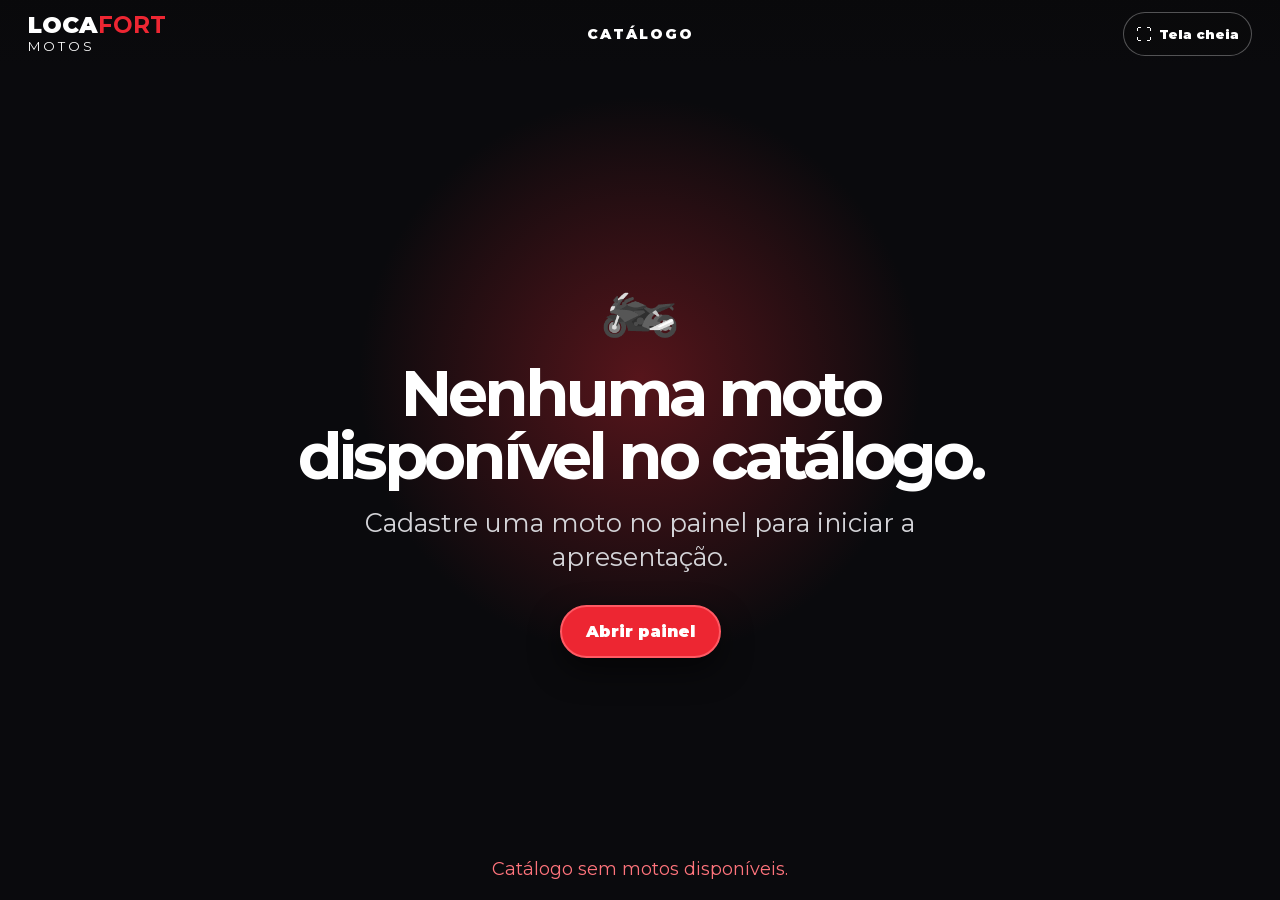
==== commit 17fb47e4: "Ampliar e tornar responsiva a apresentação comercial" ====
--- a/apresentacao/index.html
+++ b/apresentacao/index.html
@@ -1,11 +1,60 @@
-<!doctype html><html lang="pt-BR"><head><meta charset="utf-8"><meta name="viewport" content="width=device-width,initial-scale=1,viewport-fit=cover"><title>Apresentação presencial | Locafort Motos</title><meta name="robots" content="noindex,nofollow"><meta name="theme-color" content="#08080a"><link rel="icon" href="data:image/svg+xml,%3Csvg xmlns='http://www.w3.org/2000/svg' viewBox='0 0 64 64'%3E%3Crect width='64' height='64' rx='16' fill='%2308080a'/%3E%3C/svg%3E"><link rel="stylesheet" href="apresentacao.css?v=23"></head><body>
-<section class="setup" id="setup"><header><div class="brand"><span>LOCA<strong>FORT</strong></span><small>MOTOS</small></div><span>USO DA EQUIPE</span></header><main><div class="setup-heading"><p class="kicker">PREPARAR APRESENTAÇÃO</p><h1>Escolha o foco da conversa.</h1><p>Defina a moto e o caminho antes de mostrar a tela ao cliente.</p></div><section><div class="setup-title"><b>1</b><span><strong>Escolha a moto</strong><small>Catálogo atual da Central</small></span></div><div class="setup-catalog" id="setupCatalog"></div></section><section><div class="setup-title"><b>2</b><span><strong>Escolha a intenção comercial</strong><small>A apresentação será adaptada</small></span></div><div class="setup-intents"><button type="button" data-intent="Aluguel"><b>↻</b><span><strong>Somente aluguel</strong><small>Contrato inicial de 6 meses.</small></span></button><button type="button" data-intent="Contrato com intenção de compra"><b>★</b><span><strong>Aluguel com possibilidade futura de intenção de compra</strong><small>A opção só começa depois dos 6 meses iniciais.</small></span></button></div></section><button class="setup-start" id="setupStart" disabled>Iniciar apresentação personalizada <span>→</span></button><p class="setup-status" id="setupStatus"></p></main></section>
-<main class="story" id="story" hidden><header class="story-header"><a class="brand" href="#" id="brandReset"><span>LOCA<strong>FORT</strong></span><small>MOTOS</small></a><div class="scene-count" id="sceneCount">01 / 07</div><div class="utility-tools"><button class="icon-button" id="fullscreenButton" hidden>⛶</button><details class="utility-menu" id="utilityMenu"><summary>•••</summary><div><button id="notesButton">◉ Roteiro do vendedor</button><button id="changeProfileButton">✎ Trocar moto/modalidade</button><button id="resetButton">↻ Reiniciar</button></div></details></div></header><div class="scene-track">
-<section class="scene scene-hero active" data-note="Comece pelo resultado: mobilidade e autonomia com a moto escolhida."><img class="scene-photo hero-photo" id="heroImage" alt=""><div class="scene-shade"></div><div class="hero-copy"><p class="kicker">FORTALEZA · <span id="heroUse"></span></p><h1><span id="heroModel"></span> para mover seus planos.</h1><p>Mobilidade, trabalho e liberdade para a sua rotina.</p></div><div class="hero-word">MOVIMENTO</div></section>
-<section class="scene scene-process" data-note="Explique o caminho completo antes de falar de preço. A análise é uma etapa, não uma promessa."><div class="process-photo"><img id="processImage" alt="Cliente com moto da Locafort"></div><div class="process-copy"><p class="kicker">COMO FUNCIONA</p><h2>Da escolha ao acompanhamento.</h2><ol><li><b>01</b><span><strong>Escolha a moto</strong><small>O modelo que combina com a rotina.</small></span></li><li><b>02</b><span><strong>Faça a análise inicial</strong><small>A consulta não garante aprovação.</small></span></li><li><b>03</b><span><strong>Assine e retire</strong><small>Depois da aprovação e confirmação.</small></span></li><li><b>04</b><span><strong>Acompanhe pelo app</strong><small>Contrato, pagamentos e cuidados.</small></span></li></ol></div></section>
-<section class="scene scene-use" data-note="Mostre que a moto alugada atende deslocamento, trabalho e rotina sem exigir a compra imediata."><img class="scene-photo use-photo" id="useImage" alt="Moto da Locafort"><div class="scene-shade"></div><div class="use-copy"><p class="kicker">PARA A SUA ROTINA</p><h2>Uma moto. Mais possibilidades.</h2><div class="use-split"><article><b>⌂</b><strong>Uso particular</strong><p>Mobilidade para compromissos e deslocamentos.</p></article><article><b>↗</b><strong>Trabalho e rotina</strong><p>Uma moto para trabalhar com aplicativos ou organizar o dia.</p></article></div><div class="use-benefits"><span>Comece sem comprar uma moto</span><span>Previsibilidade semanal</span><span>Suporte da locadora</span></div><small id="catalogUse"></small></div></section>
-<section class="scene scene-care" data-note="Fale de proteção sem prometer cobertura. Na locação, destaque o cuidado assumido pela Locafort."><div class="care-bike"><img id="careImage" alt="Moto protegida"></div><div class="care-copy"><p class="kicker">PROTEÇÃO E CUIDADO</p><h2>Moto com rastreamento e seguro.</h2><p class="insurance-note">Consulte as condições do seguro.</p><div class="care-number"><strong>1.000 km</strong><span>Troca de óleo durante a locação</span></div><p id="rentalCare"></p><p class="purchase-care" id="purchaseCareNote"></p></div></section>
-<section class="scene scene-app" data-note="Mostre o aplicativo como ponto de controle. Use somente os quatro recursos exibidos."><div class="app-heading"><p class="kicker">ACOMPANHAMENTO SIMPLES</p><h2>As informações importantes no aplicativo.</h2></div><div class="app-composition"><div class="phone-mockup"><div class="phone-screen"><div class="app-logo">LOCA<strong>FORT</strong></div><div class="app-bike"><b>⌖</b><span>Rastreamento e seguro</span></div><ul><li><b>R$</b>Histórico de pagamentos</li><li><b>●</b>Troca de óleo</li><li><b>✓</b>Vistoria e contrato</li></ul></div></div><div class="app-orbit"><span>Histórico de pagamentos</span><span>Troca de óleo</span><span>Vistoria e contrato</span><span>Rastreamento e seguro</span></div></div></section>
-<section class="scene scene-values" data-note="Agora apresente valores. Na caução, use a taxa real informada pela maquininha e não estime."><div class="values-heading"><p class="kicker">CONDIÇÕES E VALORES</p><h2>Tudo claro antes de começar.</h2></div><div class="value-strip" id="valueStrip"></div><div class="deposit-simulator"><div><small>SIMULADOR DA CAUÇÃO</small><strong id="depositBase">R$ 900</strong><span>Base fixa da caução</span></div><label>Parcelas <input id="installments" type="range" min="1" max="12" value="1"><output id="installmentsOutput">1x</output></label><label>Taxa total informada pela maquininha (%) <input id="machineRate" type="number" min="0" step="0.01" inputmode="decimal" placeholder="Deixe vazio até consultar"></label><div class="simulation-result"><small>TOTAL COM TAXA</small><strong id="totalWithRate"></strong><span id="installmentValue"></span><p id="rateNotice"></p><code id="rateFormula"></code></div></div><p class="future-note" id="futureNote"></p></section>
-<section class="scene scene-close" data-note="Resuma valor, proteção e acompanhamento. Convide para a análise inicial sem prometer aprovação."><img class="scene-photo close-photo" id="closeImage" alt=""><div class="scene-shade"></div><div class="close-copy"><p class="kicker">SEU PRÓXIMO PASSO</p><h2>Pronto para dar o próximo passo?</h2><div class="close-summary"><span><small>MOTO</small><strong id="closeModel"></strong></span><span><small>CAMINHO</small><strong id="closeIntent"></strong></span><span><small>BENEFÍCIOS</small><strong>Proteção, app e suporte</strong></span></div><div class="close-actions"><a class="primary-cta" href="../formulario/">Fazer análise inicial <b>→</b></a><a class="secondary-cta" id="closeWhatsapp" target="_blank" rel="noopener">WhatsApp <b>↗</b></a></div><p>A análise inicial não garante aprovação.</p></div></section>
-</div><button class="scene-arrow previous-scene" id="previousScene"><span>←</span><small>Voltar</small></button><button class="scene-arrow next-scene" id="nextScene"><small>Avançar</small><span>→</span></button><aside class="seller-note" id="sellerNote" hidden><span>ROTEIRO DO VENDEDOR</span><p></p></aside><p class="story-status" id="storyStatus"></p></main><script src="apresentacao.js?v=23"></script></body></html>
+<!doctype html><html lang="pt-BR"><head><meta charset="utf-8"><meta name="viewport" content="width=device-width,initial-scale=1,viewport-fit=cover"><title>Apresentação presencial | Locafort Motos</title><meta name="robots" content="noindex,nofollow"><meta name="theme-color" content="#09090b"><link rel="icon" href="data:image/svg+xml,%3Csvg xmlns='http://www.w3.org/2000/svg' viewBox='0 0 64 64'%3E%3Crect width='64' height='64' rx='16' fill='%2309090b'/%3E%3Cpath d='M14 34h36' stroke='%23e52531' stroke-width='8'/%3E%3C/svg%3E"><link rel="stylesheet" href="apresentacao.css?v=26"></head><body>
+<main class="deck" id="deck"><header class="deck-header"><button class="brand" id="homeButton" type="button" aria-label="Voltar ao catálogo"><span>LOCA<strong>FORT</strong></span><small>MOTOS</small></button><span class="scene-count" id="sceneCount">01 / 28</span><button class="fullscreen" id="fullscreenButton" type="button" hidden><span>⛶</span><small>Tela cheia</small></button></header><div class="scene-track">
+
+<section class="scene catalog-scene active" aria-hidden="false"><div class="catalog-heading"><p class="eyebrow">ESCOLHA SUA MOTO</p><h1>Qual combina com a sua rotina?</h1><p>Toque em uma moto para destacar a opção que será apresentada.</p></div><div class="catalog-showcase" id="catalogShowcase"></div><p class="scene-hint">Deslize para ver todas as motos disponíveis.</p><div class="catalog-empty" id="catalogEmpty" hidden><span aria-hidden="true">🏍️</span><h1>Nenhuma moto disponível no catálogo.</h1><p>Cadastre uma moto no painel para iniciar a apresentação.</p><a href="../painel/">Abrir painel</a></div></section>
+
+<section class="scene photo-story" aria-hidden="true"><img class="cover-photo" id="modelHeroImage" alt=""><div class="dark-shade"></div><div class="photo-copy"><p class="eyebrow">A MOTO ESCOLHIDA</p><h2 id="modelHeroName"></h2><div class="talk-points"><span>Pode ser usada no trabalho com aplicativos.</span><span>Também atende aos deslocamentos do dia a dia.</span><span>Você ganha mobilidade sem precisar comprar uma moto agora.</span></div><small id="modelHeroNote"></small></div></section>
+
+<section class="scene number-scene red-glow" aria-hidden="true"><div class="number-copy"><p class="eyebrow">VALOR DA MOTO</p><h2 id="weeklyHero"></h2><p id="weeklyModel"></p><div class="three-notes"><span>O aluguel é cobrado por semana.</span><span>O valor exibido corresponde à moto escolhida.</span><span>A equipe confirma as condições durante a análise.</span></div></div><div class="outline-word">SEMANA</div></section>
+
+<section class="scene timeline-scene light-scene" aria-hidden="true"><div class="top-copy"><p class="eyebrow">COMO COMEÇA</p><h2>Todo cliente começa com <em>6 meses</em> de locação.</h2></div><div class="hero-timeline"><span><b>HOJE</b><i></i><small>Começa o contrato de locação.</small></span><span><b>6 MESES</b><i></i><small>É o período inicial mínimo.</small></span><span><b>DEPOIS</b><i></i><small>O cliente pode avaliar o próximo caminho.</small></span></div><p class="bottom-note">A intenção de compra só pode começar depois desse período e depende de nova aprovação.</p></section>
+
+<section class="scene deposit-scene" aria-hidden="true"><div class="deposit-copy"><p class="eyebrow">PARA RETIRAR A MOTO</p><h2>Primeiro vem a caução.</h2><div class="deposit-numbers"><article><small>VALOR DA CAUÇÃO</small><strong id="depositHero"></strong></article><article><small>ALUGUEL SEMANAL</small><strong>Começa na segunda semana.</strong></article></div><details class="simulator" id="simulator"><summary>Simular parcelas da caução <span>+</span></summary><div class="simulator-panel"><label>Quantidade de parcelas <input id="installments" type="range" min="1" max="12" value="1"><output id="installmentsOutput">1x</output></label><label>Taxa total informada pela maquininha (%) <input id="machineRate" type="number" min="0" step="0.01" inputmode="decimal" placeholder="Informe a taxa"></label><div><small>VALOR TOTAL</small><strong id="totalWithRate"></strong><span id="installmentValue"></span><p id="rateNotice"></p></div></div></details></div><div class="deposit-visual"><span>2ª</span><b>O aluguel semanal começa a ser pago na segunda semana.</b></div></section>
+
+<section class="scene photo-story" aria-hidden="true"><img class="cover-photo" id="reviewedImage" alt="Moto revisada"><div class="dark-shade right-shade"></div><div class="photo-copy right-copy"><p class="eyebrow">ENTREGA DA MOTO</p><h2>A moto sai revisada.</h2><div class="talk-points"><span>A equipe confere os itens do checklist antes da retirada.</span><span>O funcionamento é verificado antes da entrega.</span><span>O cliente recebe orientação para começar a rotina.</span></div></div></section>
+
+<section class="scene photo-story" aria-hidden="true"><img class="cover-photo" id="tankImage" alt="Moto preparada"><div class="dark-shade"></div><div class="photo-copy"><p class="eyebrow">PRONTA PARA COMEÇAR</p><h2>Você recebe com o tanque cheio.</h2><div class="talk-points"><span>A entrega já permite iniciar os deslocamentos.</span><span>O combustível da retirada faz parte da preparação da moto.</span></div></div></section>
+
+<section class="scene equipment-scene light-scene" aria-hidden="true"><div class="equipment-photo"><img id="equipmentImage" alt="Moto preparada"><span id="equipmentNote"></span></div><div class="equipment-copy"><p class="eyebrow">PROTEÇÃO FÍSICA</p><h2>A moto tem protetor de carenagem.</h2><div class="equipment-points"><article><b>01</b><strong>Já instalado</strong><small>O protetor acompanha a moto desde a retirada.</small></article><article><b>02</b><strong>Ajuda na proteção</strong><small>É uma proteção física adicional para a carenagem.</small></article></div></div></section>
+
+<section class="scene protection-overview" aria-hidden="true"><div class="protection-intro"><p class="eyebrow">PROTEÇÃO DA MOTO</p><h2>Seguro e rastreamento acompanham o veículo.</h2><div class="talk-points"><span>A moto possui proteção para situações previstas no plano.</span><span>O rastreamento permanece ativo durante o contrato.</span><span>A equipe orienta como agir quando houver uma ocorrência.</span></div><small>Consulte sempre as condições de acionamento.</small></div><div class="evidence-phone"><div></div><img src="../assets/protecao-plano-locafort.jpg" alt="Captura do plano de proteção"><b>PLANO DA MOTO</b></div></section>
+
+<section class="scene coverage-scene dark-scene" aria-hidden="true"><div class="top-copy"><p class="eyebrow">FURTO E ROUBO</p><h2>A proteção inclui essas ocorrências.</h2></div><div class="coverage-grid single-card"><article><b>01</b><strong>Avise imediatamente.</strong><span>Comunique a Locafort e siga o procedimento indicado pela proteção.</span></article></div><p class="bottom-note">A cobertura e o acionamento seguem as condições do plano.</p></section>
+
+<section class="scene coverage-scene dark-scene" aria-hidden="true"><div class="top-copy"><p class="eyebrow">DANOS A TERCEIROS</p><h2>Proteção de até <em>R$ 20 mil</em>.</h2></div><div class="coverage-grid single-card"><article><b>02</b><strong>Há um limite definido.</strong><span>A equipe orienta o acionamento conforme as condições do plano.</span></article></div><p class="bottom-note">Não prometa cobertura além do limite informado.</p></section>
+
+<section class="scene coverage-scene dark-scene" aria-hidden="true"><div class="top-copy"><p class="eyebrow">REBOQUE E SUPORTE</p><h2>Reboque de até <em>400 km</em>.</h2></div><div class="coverage-grid two-cards"><article><b>03</b><strong>Reboque</strong><span>O plano informa atendimento de até 400 quilômetros.</span></article><article><b>04</b><strong>SOS bateria</strong><span>O recurso também aparece entre os serviços do plano.</span></article></div><p class="bottom-note">O atendimento depende das condições de acionamento.</p></section>
+
+<section class="scene tracking-scene" aria-hidden="true"><div class="radar"><i></i><i></i><i></i><b>⌖</b></div><div class="tracking-copy"><p class="eyebrow">RASTREAMENTO E SEGURANÇA</p><h2>A moto pode ser localizada.</h2><div class="step-list"><span><b>1</b>Avise a Locafort imediatamente sobre a ocorrência.</span><span><b>2</b>Registre a ocorrência policial quando for necessário.</span><span><b>3</b>Siga a orientação dada pela equipe de proteção.</span></div></div></section>
+
+<section class="scene kilometer-scene light-scene" aria-hidden="true"><div class="giant-km"><strong>900</strong><span>KM</span></div><div class="km-copy"><p class="eyebrow">PRIMEIRA REVISÃO</p><h2>Aviso obrigatório aos 900 km.</h2><div class="step-list"><span><b>1</b>Avise a Locafort quando a moto chegar aos 900 km.</span><span><b>2</b>A equipe agenda a primeira revisão.</span><span><b>3</b>Leve a moto ao local indicado.</span></div></div></section>
+
+<section class="scene number-scene red-glow" aria-hidden="true"><div class="number-copy"><p class="eyebrow">TROCA DE ÓLEO</p><h2>1.000 km</h2><p>O óleo deve ser trocado a cada mil quilômetros rodados.</p><div class="three-notes"><span>Acompanhe a quilometragem.</span><span>Avise a Locafort no período correto.</span><span>Não deixe o prazo passar.</span></div></div><div class="outline-word">ÓLEO</div></section>
+
+<section class="scene service-scene dark-scene" aria-hidden="true"><div class="top-copy"><p class="eyebrow">PRÓXIMAS REVISÕES</p><h2>A equipe indica onde fazer.</h2></div><div class="service-grid single-service"><article><strong>Local orientado</strong><span>As revisões seguintes acontecem em concessionária ou oficina parceira indicada pela Locafort.</span></article></div><p class="bottom-note">Fale com a equipe antes de levar a moto para manutenção.</p></section>
+
+<section class="scene inspection-scene" aria-hidden="true"><div class="calendar-visual"><span>30</span><b>DIAS</b><i>✓</i></div><div class="inspection-copy"><p class="eyebrow">VISTORIA PRESENCIAL</p><h2>A moto é apresentada uma vez por mês.</h2><div class="talk-points"><span>A data e o local são combinados com a equipe.</span><span>A vistoria acompanha o estado atual do veículo.</span><span>O intervalo entre as vistorias é de 30 dias.</span></div></div></section>
+
+<section class="scene natural-wear light-scene" aria-hidden="true"><div class="care-badge">LOCAFORT</div><div class="care-copy"><p class="eyebrow">DESGASTE NATURAL</p><h2>Durante a locação, a Locafort cuida.</h2><div class="care-list"><span>Pneu que chegou ao limite pelo uso normal.</span><span>Kit de tração desgastado pelo uso normal.</span><span>Problema mecânico sem sinal de mau uso.</span></div></div></section>
+
+<section class="scene damage-scene dark-scene" aria-hidden="true"><div class="damage-mark">!</div><div class="damage-copy"><p class="eyebrow">AVARIA E MAU USO</p><h2>O cliente responde pelo dano que causar.</h2><div class="care-list"><span>Quebra causada por uso inadequado.</span><span>Colisão ou outro dano provocado na moto.</span><span>Peça perdida, retirada ou danificada.</span></div></div></section>
+
+<section class="scene permission-scene allow-scene" aria-hidden="true"><div class="permission-symbol">✓</div><div class="permission-copy"><p class="eyebrow">USO PERMITIDO</p><h2>A moto pode acompanhar sua rotina.</h2><div class="permission-list"><span>É permitido trabalhar com aplicativos.</span><span>Também é permitido usar a moto no dia a dia.</span><span>O uso deve respeitar o limite de até 12 horas por dia.</span></div></div></section>
+
+<section class="scene permission-scene forbid-scene" aria-hidden="true"><div class="permission-symbol">×</div><div class="permission-copy"><p class="eyebrow">LIMITES DO CONTRATO</p><h2>A moto não pode ser cedida ou alterada.</h2><div class="permission-list"><span>Não empreste nem entregue a moto para outra pessoa.</span><span>Não altere carenagem ou adesivos sem autorização.</span><span>Não saia da Grande Fortaleza sem autorização.</span></div></div></section>
+
+<section class="scene fine-scene dark-scene" aria-hidden="true"><div class="fine-number"><strong>30</strong><span>DIAS</span></div><div class="fine-copy"><p class="eyebrow">MULTAS DE TRÂNSITO</p><h2>O pagamento tem prazo.</h2><div class="step-list"><span><b>1</b>A multa é responsabilidade do locatário.</span><span><b>2</b>O pagamento deve ser feito em até 30 dias.</span><span><b>3</b>Sem pagamento no prazo, a moto é recolhida.</span></div></div></section>
+
+<section class="scene choice-scene light-scene" aria-hidden="true"><div class="top-copy"><p class="eyebrow">DEPOIS DOS 6 MESES</p><h2>O cliente escolhe o próximo caminho.</h2></div><div class="choice-paths"><article><b>01</b><strong>Continuar na locação</strong><span>O cliente pode seguir alugando, conforme as condições oferecidas.</span></article><article><b>02</b><strong>Intenção de compra</strong><span>O cliente pode pedir análise para uma nova modalidade.</span></article></div><p class="bottom-note">Essa escolha acontece somente depois do contrato inicial.</p></section>
+
+<section class="scene purchase-scene" aria-hidden="true"><div class="purchase-duration"><span>36</span><b>OU</b><span>48</span><small>MESES</small></div><div class="purchase-copy"><p class="eyebrow">CONTRATO COM INTENÇÃO DE COMPRA</p><h2>Uma nova etapa, sujeita à aprovação.</h2><div class="talk-points"><span>Só pode começar depois dos 6 meses iniciais.</span><span>O cliente escolhe entre 36 ou 48 meses.</span><span>A contratação depende de análise e aprovação.</span></div></div></section>
+
+<section class="scene ownership-scene light-scene" aria-hidden="true"><div class="top-copy"><p class="eyebrow">QUANDO ESSA MODALIDADE COMEÇAR</p><h2>Óleo e manutenção passam ao locatário.</h2></div><div class="ownership-grid single-role"><article><small>RESPONSABILIDADE DO LOCATÁRIO</small><span>Realizar as trocas de óleo.</span><span>Cuidar das manutenções da moto.</span><strong>A mudança só vale quando o novo contrato começar.</strong></article></div></section>
+
+<section class="scene ownership-scene light-scene" aria-hidden="true"><div class="top-copy"><p class="eyebrow">A LOCAFORT CONTINUA COM</p><h2>Documentos e proteção seguem organizados.</h2></div><div class="ownership-grid single-role"><article><small>RESPONSABILIDADE DA LOCAFORT</small><span>Documentação e licenciamento.</span><span>Proteção, seguro e rastreador.</span><strong>Esses itens continuam com a Locafort durante o plano.</strong></article></div></section>
+
+<section class="scene timeline-scene light-scene" aria-hidden="true"><div class="top-copy"><p class="eyebrow">TRANSFERÊNCIA AO FINAL</p><h2>O custo fica por conta do locatário.</h2></div><div class="hero-timeline transfer-line"><span><b>CONTRATO</b><i></i><small>Cumprimento do período escolhido.</small></span><span><b>FINAL</b><i></i><small>Condições finais são conferidas.</small></span><span><b>TRANSFERÊNCIA</b><i></i><small>O locatário paga esse procedimento.</small></span></div><p class="bottom-note">A contratação e as etapas finais dependem da análise e das condições do contrato.</p></section>
+
+<section class="scene closing-scene dark-scene" aria-hidden="true"><img class="cover-photo" id="closingImage" alt="Moto selecionada"><div class="dark-shade"></div><div class="closing-copy"><p class="eyebrow">PRÓXIMO PASSO · <span id="closingModel"></span></p><h2>Separe os documentos para a análise.</h2><div class="document-list"><span>CNH digital.</span><span>Três comprovantes de endereço do mesmo tipo.</span><span>Comprovante de renda adequado à atividade.</span><span>Acesso à própria conta Gov.br.</span></div><div class="closing-actions"><a href="../formulario/" class="primary-cta">Fazer análise inicial <b>→</b></a><a id="whatsappLink" class="secondary-cta" target="_blank" rel="noopener">WhatsApp <b>↗</b></a></div><p>A análise não garante aprovação. Nunca envie senha ou código Gov.br.</p></div></section>
+
+</div><nav class="deck-nav" aria-label="Navegação da apresentação"><button id="previousScene" type="button" aria-label="Voltar para o slide anterior"><span>←</span><small>Voltar</small></button><button id="nextScene" type="button" aria-label="Avançar para o próximo slide"><small>Avançar</small><span>→</span></button></nav><p class="deck-status" id="deckStatus" aria-live="polite"></p></main><script src="apresentacao.js?v=26"></script></body></html>
--- a/apresentacao/apresentacao.css
+++ b/apresentacao/apresentacao.css
@@ -1,13 +1,125 @@
-@font-face{font-family:Montserrat;src:url('../assets/montserrat.woff2')} :root{--red:#e1262f;--ink:#08080a;--muted:#bdbdc4}*{box-sizing:border-box}html,body{margin:0;width:100%;height:100%;background:var(--ink);color:#fff;font-family:Montserrat,Arial,sans-serif}button,a{font:inherit}.brand{display:grid;line-height:.85;color:#fff;text-decoration:none}.brand span{font-size:21px;font-weight:900}.brand strong{color:var(--red)}.brand small{margin-top:6px;font-size:6px;letter-spacing:4px}.kicker{margin:0 0 10px;color:#ff646c;font-size:10px;font-weight:900;letter-spacing:2px}.setup{min-height:100%;background:radial-gradient(circle at 80% 0,rgba(225,38,47,.16),transparent 30%),#0c0c0f}.setup>header{display:flex;align-items:center;justify-content:space-between;padding:18px clamp(16px,4vw,58px);border-bottom:1px solid #29292e}.setup>header>span{padding:7px 9px;border:1px solid #414148;border-radius:99px;color:#aaaab2;font-size:8px;font-weight:900;letter-spacing:1px}.setup main{width:min(1180px,100%);margin:auto;padding:38px clamp(16px,4vw,48px) 55px}.setup-heading{max-width:800px;margin-bottom:32px}.setup-heading h1{margin:0;font-size:clamp(42px,5vw,70px);line-height:.95;letter-spacing:-3px}.setup-heading>p:last-child{color:var(--muted);font-size:15px}.setup section{margin-top:28px}.setup-title{display:flex;align-items:center;gap:11px;margin-bottom:13px}.setup-title>b{display:grid;place-items:center;width:35px;height:35px;border-radius:10px;background:var(--red)}.setup-title span{display:grid}.setup-title strong{font-size:16px}.setup-title small{color:#92929a;font-size:10px}.setup-catalog{display:grid;grid-template-columns:repeat(2,minmax(0,1fr));gap:14px}.setup-card{display:grid;grid-template-columns:180px 1fr;gap:17px;min-height:210px;padding:10px;border:3px solid #3d3d45;border-radius:24px;background:#19191e;color:#fff;text-align:left;cursor:pointer;box-shadow:0 7px 0 #030304}.setup-card img{width:100%;height:100%;min-height:184px;border-radius:16px;object-fit:cover}.setup-card>span{display:grid;align-content:center;gap:7px}.setup-card small{color:#aaaab2;font-size:10px}.setup-card strong{font-size:28px;line-height:1}.setup-card em{color:#ff6b72;font-size:13px;font-style:normal;font-weight:900}.setup-card i{justify-self:start;padding:6px 8px;border-radius:7px;background:#2d2d33;font-size:9px;font-style:normal;font-weight:900}.setup-card.selected{border-color:#ff5961;background:#2b171a}.setup-card.selected i{background:var(--red)}.setup-intents{display:grid;grid-template-columns:1fr 1fr;gap:12px}.setup-intents button{display:grid;grid-template-columns:52px 1fr;align-items:center;gap:13px;min-height:115px;padding:16px;border:2px solid #42424a;border-radius:18px;background:#19191e;color:#fff;text-align:left;cursor:pointer}.setup-intents button>b{display:grid;place-items:center;width:50px;height:50px;border-radius:14px;background:#2d2d34;color:#ff656d;font-size:20px}.setup-intents button span{display:grid;gap:5px}.setup-intents strong{font-size:17px;line-height:1.15}.setup-intents small{color:#aaaab2;font-size:11px}.setup-intents button.selected{border-color:#ff5961;background:#2b171a}.setup-start{display:flex;align-items:center;justify-content:center;gap:20px;width:min(470px,100%);min-height:56px;margin:30px auto 0;border:0;border-radius:11px;background:var(--red);color:#fff;font-size:12px;font-weight:900;text-transform:uppercase;cursor:pointer;box-shadow:0 6px 0 #7d0e14}.setup-start:disabled{filter:grayscale(1);opacity:.35;cursor:not-allowed}.setup-status{min-height:20px;color:#ff7a81;font-size:10px;text-align:center}.story[hidden]{display:none}.story{position:relative;width:100%;height:100dvh;overflow:hidden;background:#08080a}.story.controls-idle .story-header,.story.controls-idle .scene-arrow{opacity:.25}.story-header{position:absolute;z-index:30;top:0;left:0;right:0;display:grid;grid-template-columns:1fr auto 1fr;align-items:center;padding:17px clamp(16px,3vw,45px);background:linear-gradient(#08080ad9,transparent);transition:opacity .4s}.scene-count{font-size:9px;font-weight:900;letter-spacing:2px}.utility-tools{justify-self:end;display:flex;gap:5px}.icon-button,.utility-menu>summary{display:grid;place-items:center;width:38px;height:38px;border:1px solid #ffffff42;border-radius:50%;background:#0a0a0c88;color:#fff;cursor:pointer}.utility-menu{position:relative}.utility-menu summary{list-style:none}.utility-menu summary::-webkit-details-marker{display:none}.utility-menu>div{position:absolute;top:45px;right:0;width:230px;display:grid;gap:5px;padding:8px;border:1px solid #3b3b42;border-radius:10px;background:#151518}.utility-menu button{min-height:39px;border:0;border-radius:7px;background:#222227;color:#fff;text-align:left;font-size:10px;cursor:pointer}.scene-track,.scene{position:absolute;inset:0}.scene{display:none;overflow:hidden;isolation:isolate}.scene.active{display:block;animation:sceneIn .55s ease}@keyframes sceneIn{from{opacity:0;transform:scale(1.015)}}.scene-photo{position:absolute;z-index:-3;inset:0;width:100%;height:100%;object-fit:cover}.scene-shade{position:absolute;z-index:-2;inset:0;background:linear-gradient(90deg,#050507f2,#0505078a 52%,#05050725),linear-gradient(0deg,#050507bd,transparent 60%)}.hero-copy{position:absolute;left:clamp(24px,8vw,130px);top:50%;width:min(800px,80vw);transform:translateY(-45%)}.hero-copy h1,.scene h2{margin:0;font-size:clamp(50px,7vw,104px);line-height:.9;letter-spacing:-5px}.hero-copy>p:last-child{max-width:600px;color:#dddde2;font-size:18px}.hero-word{position:absolute;right:0;bottom:-4%;color:transparent;-webkit-text-stroke:1px #ffffff2b;font-size:clamp(75px,14vw,190px);font-weight:900}.scene-product{background:#efede8;color:#0b0b0d}.product-photo-wrap{position:absolute;left:5%;top:12%;bottom:10%;width:58%;overflow:hidden;border-radius:4px 100px 4px 4px;box-shadow:0 28px 70px #0004}.product-photo-wrap img{width:100%;height:100%;object-fit:cover}.product-copy{position:absolute;z-index:2;right:6%;top:50%;width:42%;padding:35px;background:#0c0c0f;color:#fff;transform:translateY(-48%);box-shadow:0 20px 60px #0005}.product-copy h2{font-size:clamp(44px,5vw,75px)}.product-copy>p{color:#c7c7cd}.product-facts{display:grid;grid-template-columns:1fr 1fr;gap:8px;margin-top:25px}.product-facts span{display:grid;gap:6px;padding:12px;border-left:3px solid var(--red);background:#1b1b20}.product-facts small,.close-summary small{color:#ff747b;font-size:8px;font-weight:900}.product-facts strong{font-size:13px}.finance-photo{filter:saturate(.75)}.finance-copy{position:absolute;left:clamp(22px,6vw,90px);right:6%;top:14%}.finance-copy h2{font-size:clamp(44px,5.8vw,84px)}.finance-copy>p:not(.kicker){color:#d0d0d5}.finance-timeline{display:grid;grid-template-columns:repeat(4,1fr);gap:9px;margin-top:25px}.finance-timeline article{min-height:160px;padding:18px;border-left:3px solid var(--red);background:#141418c7;backdrop-filter:blur(8px)}.finance-timeline small{color:#ff777e;font-size:8px;font-weight:900}.finance-timeline strong{display:block;margin-top:10px;font-size:clamp(19px,2.4vw,31px);line-height:1}.finance-timeline p{color:#bdbdc4;font-size:11px}.other-path{width:min(620px,100%);margin-top:12px;color:#aaaab2;font-size:10px}.other-path summary{cursor:pointer}.scene-app{background:radial-gradient(circle at 20% 50%,#e1262f2e,transparent 32%),#0b0b0e}.app-heading{position:absolute;top:12%;left:5%;right:5%}.app-heading h2{font-size:clamp(42px,5.5vw,80px)}.app-composition{position:absolute;left:7%;right:7%;top:35%;bottom:8%;display:grid;grid-template-columns:.8fr 1.3fr;align-items:center;gap:8vw}.phone-mockup{justify-self:center;width:min(275px,24vw);height:min(490px,52vh);padding:10px;border:2px solid #56565d;border-radius:38px;background:#050506;box-shadow:0 30px 80px #000,0 0 0 7px #18181c;transform:rotate(-3deg)}.phone-screen{height:100%;padding:30px 13px 12px;border-radius:27px;background:#efede8;color:#0b0b0d}.app-logo{font-size:14px;font-weight:900}.app-logo strong{color:var(--red)}.app-bike{display:grid;gap:8px;margin:17px 0 10px;padding:14px;border-radius:13px;background:#111115;color:#fff;font-size:10px;font-weight:800}.app-bike b,.phone-screen li b{display:grid;place-items:center;width:29px;height:29px;border-radius:8px;background:var(--red);color:#fff}.phone-screen ul{display:grid;gap:6px;margin:0;padding:0;list-style:none}.phone-screen li{display:grid;grid-template-columns:29px 1fr;align-items:center;gap:7px;padding:7px;border:1px solid #c9c5be;border-radius:9px;background:#fff;font-size:8px;font-weight:800}.phone-screen li b{background:#eee9e2;color:var(--red)}.care-visual{position:relative}.care-visual>strong{display:block;max-width:700px;font-size:clamp(27px,3.7vw,52px);line-height:1}.care-visual>p:not(.kicker){max-width:650px;color:#c3c3ca;font-size:14px;line-height:1.55}.care-line{width:80%;height:3px;margin-top:28px;background:#393940}.care-line span{display:block;width:65%;height:100%;background:var(--red)}.close-copy{position:absolute;left:clamp(24px,7vw,110px);top:50%;width:min(820px,80vw);transform:translateY(-46%)}.close-copy h2{font-size:clamp(50px,6.8vw,98px)}.close-summary{display:grid;grid-template-columns:repeat(3,1fr);gap:12px;margin:25px 0}.close-summary span{display:grid;gap:5px;padding-left:12px;border-left:3px solid var(--red)}.close-summary strong{font-size:14px}.close-actions{display:flex;gap:9px}.primary-cta,.secondary-cta{display:inline-flex;align-items:center;justify-content:center;gap:18px;min-height:52px;padding:12px 18px;border-radius:7px;color:#fff;text-decoration:none;font-size:10px;font-weight:900;text-transform:uppercase}.primary-cta{background:var(--red)}.secondary-cta{border:1px solid #ffffff66;background:#0c0c0f88}.close-copy>p:last-child{color:#aaaab2;font-size:10px}.scene-arrow{position:absolute;z-index:25;top:50%;display:flex;align-items:center;gap:7px;min-width:76px;height:42px;padding:0 10px;border:1px solid #ffffff42;border-radius:99px;background:#08080a75;color:#fff;cursor:pointer;transform:translateY(-50%);transition:opacity .4s}.scene-arrow small{font-size:8px;font-weight:900}.previous-scene{left:15px}.next-scene{right:15px}.scene-arrow:disabled{opacity:0!important;pointer-events:none}.seller-note{position:absolute;z-index:35;left:50%;bottom:25px;width:min(560px,calc(100% - 40px));padding:11px 14px;border:1px solid #45454c;border-radius:9px;background:#111115e8;transform:translateX(-50%)}.seller-note span{color:#ff676f;font-size:8px;font-weight:900}.seller-note p{margin:4px 0 0;font-size:10px}.story-status{position:absolute;z-index:40;top:70px;left:50%;margin:0;color:#ff767d;font-size:9px;transform:translateX(-50%)}
-@media(max-width:620px){.setup main{padding-top:25px}.setup-heading h1{font-size:42px}.setup-catalog{grid-template-columns:1fr}.setup-card{grid-template-columns:125px 1fr;min-height:150px;border-radius:18px}.setup-card img{min-height:126px;border-radius:12px}.setup-card strong{font-size:22px}.setup-intents{grid-template-columns:1fr}.setup-intents button{min-height:96px}.story-header{padding:9px 11px}.brand span{font-size:17px}.scene-arrow{top:auto;bottom:8px;min-width:78px;height:39px;transform:none}.previous-scene{left:9px}.next-scene{right:9px}.hero-copy{left:18px;top:auto;bottom:15%;width:calc(100% - 36px);transform:none}.hero-copy h1,.scene h2{font-size:40px;line-height:.94;letter-spacing:-2.5px}.hero-copy>p:last-child{font-size:14px}.hero-photo{object-position:58% center}.product-photo-wrap{left:12px;right:12px;top:12%;bottom:37%;width:auto;border-radius:3px 45px 3px 3px}.product-copy{left:28px;right:12px;top:auto;bottom:12%;width:auto;padding:17px;transform:none}.product-copy h2{font-size:35px}.product-copy>p{margin:7px 0;font-size:11px}.product-facts{margin-top:10px}.product-facts strong{font-size:11px}.finance-copy{left:16px;right:16px;top:12%}.finance-copy h2{font-size:39px}.finance-copy>p:not(.kicker){font-size:12px}.finance-timeline{grid-template-columns:1fr 1fr;gap:6px;margin-top:13px}.finance-timeline article{min-height:112px;padding:11px}.finance-timeline strong{font-size:18px}.finance-timeline p{font-size:9px}.other-path{font-size:9px}.app-heading{top:9%;left:16px}.app-heading h2{font-size:37px}.app-composition{left:15px;right:15px;top:29%;bottom:10%;grid-template-columns:.85fr 1.15fr;gap:14px}.phone-mockup{width:100%;height:62%;min-height:280px;padding:6px;border-radius:24px}.phone-screen{padding:23px 6px 7px;border-radius:18px}.app-bike{margin:9px 0 6px;padding:7px;font-size:7px}.phone-screen li{padding:4px;font-size:6px}.care-visual>strong{font-size:19px}.care-visual>p:not(.kicker){font-size:9px}.close-copy{left:18px;top:auto;bottom:13%;width:calc(100% - 36px);transform:none}.close-copy h2{font-size:42px}.close-summary{grid-template-columns:1fr;gap:6px;margin:16px 0}.close-summary span{grid-template-columns:110px 1fr}.close-actions{display:grid}.primary-cta,.secondary-cta{min-height:46px}.seller-note{bottom:57px}}
+@font-face{font-family:Montserrat;src:url('../assets/montserrat.woff2')} :root{--red:#ed2632;--ink:#09090b;--paper:#efede7;--muted:#b9b9bf;--green:#25a866}*{box-sizing:border-box}[hidden]{display:none!important}html,body{width:100%;height:100%;margin:0;overflow:hidden;background:var(--ink);color:#fff;font-family:Montserrat,Arial,sans-serif}button,a,input{font:inherit}.deck{position:relative;width:100%;height:100dvh;overflow:hidden}.deck-header{position:absolute;z-index:50;top:0;left:0;right:0;display:grid;grid-template-columns:1fr auto 1fr;align-items:center;height:62px;padding:0 clamp(18px,3vw,50px);background:linear-gradient(#09090bee,transparent)}.brand{justify-self:start;display:grid;padding:0;border:0;background:transparent;color:#fff;line-height:.83;text-align:left;cursor:pointer}.brand span{font-size:21px;font-weight:900}.brand strong{color:var(--red)}.brand small{margin-top:6px;font-size:6px;letter-spacing:4px}.scene-count{font-size:10px;font-weight:900;letter-spacing:2px}.fullscreen{justify-self:end;display:flex;align-items:center;gap:7px;min-height:38px;padding:0 12px;border:1px solid #ffffff4d;border-radius:99px;background:#0b0b0d99;color:#fff;cursor:pointer}.fullscreen small{font-size:8px;font-weight:900}.scene-track,.scene{position:absolute;inset:0}.scene{display:none;overflow:hidden;isolation:isolate}.scene.active{display:block;animation:scene-in .45s ease}@keyframes scene-in{from{opacity:0;transform:scale(1.008)}}.dark-scene{background:radial-gradient(circle at 80% 15%,#4a1117,transparent 35%),var(--ink)}.light-scene{background:var(--paper);color:#0b0b0e}.eyebrow{margin:0 0 10px;color:#ff5d66;font-size:11px;font-weight:900;letter-spacing:2px}.scene h1,.scene h2{margin:0;font-size:clamp(50px,5.7vw,80px);line-height:.92;letter-spacing:-4px}.scene h2 em{color:var(--red);font-style:normal}.deck-nav{position:absolute;z-index:45;left:0;right:0;bottom:18px;display:flex;justify-content:space-between;padding:0 clamp(14px,2vw,30px);pointer-events:none}.deck-nav button{display:flex;align-items:center;gap:9px;min-width:90px;height:44px;padding:0 13px;border:1px solid #ffffff55;border-radius:99px;background:#0a0a0cc2;color:#fff;cursor:pointer;pointer-events:auto}.deck-nav button:last-child{justify-content:flex-end}.deck-nav small{font-size:9px;font-weight:900}.deck-nav button:disabled{opacity:0;pointer-events:none}.deck-status{position:absolute;z-index:60;top:68px;left:50%;margin:0;color:#ff747c;font-size:10px;transform:translateX(-50%)}.cover-photo{position:absolute;z-index:-3;inset:0;width:100%;height:100%;object-fit:cover}.dark-shade{position:absolute;z-index:-2;inset:0;background:linear-gradient(90deg,#050507f2,#050507a2 52%,transparent),linear-gradient(0deg,#050507b5,transparent 60%)}.right-shade{background:linear-gradient(270deg,#050507ef,#0505079a 55%,transparent)}.top-copy{position:absolute;left:6%;right:6%;top:12%}.bottom-note{position:absolute;left:6%;right:6%;bottom:11%;margin:0;font-size:18px;font-weight:700}.talk-points{display:grid;gap:9px;margin-top:25px}.talk-points span{max-width:620px;padding:13px 16px;border-left:4px solid var(--red);background:#16161bc9;font-size:19px;font-weight:800}
+
+/* 01 catálogo */
+.catalog-scene{background:radial-gradient(circle at 75% 10%,#5d151c,transparent 31%),#0a0a0d}.catalog-heading{position:absolute;top:10%;left:6%;right:6%;display:grid;grid-template-columns:1fr auto;align-items:end}.catalog-heading .eyebrow,.catalog-heading h1{grid-column:1}.catalog-heading>p:last-child{grid-column:2;grid-row:1/3;max-width:300px;margin:0;color:#c9c9ce;font-size:18px;line-height:1.4}.catalog-showcase{position:absolute;left:6%;right:6%;top:34%;bottom:12%;display:flex;gap:15px}.catalog-card{position:relative;flex:1;min-width:0;overflow:hidden;border:2px solid #47474f;border-radius:28px;background:#17171c;color:#fff;cursor:pointer;box-shadow:0 20px 50px #0007;transition:flex .3s,border-color .2s,transform .2s}.catalog-card.selected{flex:1.3;border-color:#ff5963;box-shadow:0 20px 60px #0008,0 0 0 2px #e5253155}.catalog-card img{position:absolute;inset:0;width:100%;height:100%;object-fit:cover}.catalog-card:after{content:"";position:absolute;inset:0;background:linear-gradient(0deg,#070709f5,#07070938 62%,transparent)}.catalog-card-copy{position:absolute;z-index:2;left:20px;right:18px;bottom:18px;display:grid;gap:5px}.catalog-card-copy small{color:#ff737b;font-size:9px;font-weight:900}.catalog-card-copy strong{font-size:clamp(25px,2.8vw,40px);line-height:1}.catalog-card-copy em{font-size:12px;font-style:normal;font-weight:800}.catalog-card-copy i{color:#cacad0;font-size:9px;font-style:normal}.scene-hint{position:absolute;left:6%;bottom:7%;font-size:10px;color:#a9a9b0}.scene-hint b{color:var(--red)}
+
+/* 02 moto */
+.photo-copy{position:absolute;left:7%;top:50%;width:min(760px,55%);transform:translateY(-45%)}.photo-copy h2{font-size:clamp(65px,8vw,115px)}.photo-copy>small{display:block;margin-top:12px;color:#c2c2c8;font-size:11px}.right-copy{left:auto;right:7%;text-align:left}.right-copy .talk-points span{margin-left:auto}
+
+/* 03 valor */
+.number-scene{background:#0b0b0e}.red-glow{background:radial-gradient(circle at 78% 48%,#841821,transparent 35%),#09090b}.number-copy{position:absolute;left:7%;top:50%;width:min(950px,75%);transform:translateY(-46%)}.number-copy h2{font-size:clamp(90px,12vw,170px);color:#fff}.number-copy>p{margin:12px 0;color:#d0d0d5;font-size:26px;font-weight:800}.three-notes{display:flex;gap:8px;flex-wrap:wrap;margin-top:30px}.three-notes span{padding:11px 14px;border:1px solid #ffffff42;background:#131318;font-size:14px;font-weight:800}.outline-word{position:absolute;right:0;bottom:0;color:transparent;-webkit-text-stroke:1px #ffffff2d;font-size:clamp(100px,16vw,230px);font-weight:900}
+
+/* 04 começo */
+.hero-timeline{position:absolute;left:6%;right:6%;top:48%;display:grid;grid-template-columns:1fr 1fr 1fr;gap:0}.hero-timeline span{display:grid;grid-template-columns:auto 1fr;align-items:center;gap:12px}.hero-timeline b{font-size:21px}.hero-timeline i{height:6px;background:linear-gradient(90deg,var(--red),#f3a5aa)}.hero-timeline small{grid-column:1/-1;margin-top:10px;font-size:16px}.light-scene .bottom-note{color:#55555c}
+
+/* 05 caução */
+.deposit-scene{background:linear-gradient(125deg,#121216,#260e13)}.deposit-copy{position:absolute;left:6%;top:50%;width:59%;transform:translateY(-47%)}.deposit-numbers{display:grid;grid-template-columns:1fr 1fr;gap:10px;margin:28px 0 18px}.deposit-numbers article{display:grid;gap:9px;padding:18px;border-left:5px solid var(--red);background:#1b1b20}.deposit-numbers small{color:#ff6871;font-size:10px;font-weight:900}.deposit-numbers strong{font-size:clamp(25px,3vw,43px)}.deposit-visual{position:absolute;right:7%;top:50%;display:grid;place-items:center;width:270px;height:270px;border:3px solid var(--red);border-radius:50%;background:#ef2631;transform:translateY(-48%);box-shadow:0 0 0 25px #ed26321c}.deposit-visual span{font-size:95px;font-weight:900;line-height:1}.deposit-visual b{max-width:170px;font-size:16px;text-align:center}.simulator{position:relative;width:min(470px,100%)}.simulator summary{display:flex;justify-content:space-between;padding:11px 15px;border:1px solid #ffffff42;border-radius:9px;background:#151519;color:#fff;font-size:11px;font-weight:900;cursor:pointer;list-style:none}.simulator summary::-webkit-details-marker{display:none}.simulator[open] summary span{transform:rotate(45deg)}.simulator-panel{position:absolute;z-index:20;left:0;bottom:46px;display:grid;grid-template-columns:1fr 1fr;gap:12px;width:min(620px,82vw);padding:16px;border:1px solid #494951;border-radius:13px;background:#151519;box-shadow:0 25px 70px #000}.simulator-panel label{display:grid;gap:7px;color:#d0d0d5;font-size:10px}.simulator-panel input[type=number]{width:100%;min-height:42px;padding:8px;border:1px solid #484850;border-radius:7px;background:#24242a;color:#fff}.simulator-panel>div{grid-column:1/-1;display:grid;grid-template-columns:auto 1fr;align-items:end;gap:5px 15px;padding-left:12px;border-left:3px solid var(--red)}.simulator-panel>div small{color:#ff7179;font-size:9px}.simulator-panel>div strong{font-size:29px}.simulator-panel>div span{font-size:14px}.simulator-panel>div p{grid-column:1/-1;margin:0;color:#c0c0c6;font-size:9px}
+
+/* 06/07 entrega */
+.equipment-scene{background:var(--paper);color:#0b0b0e}.equipment-photo{position:absolute;left:0;top:0;bottom:0;width:48%;overflow:hidden}.equipment-photo:after{content:"";position:absolute;inset:0;background:linear-gradient(90deg,transparent 60%,var(--paper))}.equipment-photo img{width:100%;height:100%;object-fit:cover}.equipment-photo span{position:absolute;z-index:2;left:18px;bottom:72px;padding:6px 9px;border-radius:99px;background:#09090bc9;color:#fff;font-size:9px}.equipment-photo span:empty{display:none}.equipment-copy{position:absolute;left:51%;right:6%;top:50%;transform:translateY(-46%)}.equipment-points{display:grid;gap:10px;margin-top:28px}.equipment-points article{display:grid;grid-template-columns:42px 1fr;gap:5px 12px;padding:15px;border-top:3px solid var(--red);background:#fff}.equipment-points b{grid-row:1/3;color:var(--red)}.equipment-points strong{font-size:24px}.equipment-points small{color:#68686e;font-size:14px}
+
+/* 08 proteção */
+.protection-overview{background:linear-gradient(135deg,#f3c158,#b76c1f);color:#111115}.protection-intro{position:absolute;left:6%;top:50%;width:52%;transform:translateY(-47%)}.protection-intro .eyebrow{color:#672408}.protection-intro .talk-points span{background:#fff9;color:#111115;border-color:#9e2a25}.protection-intro>small{display:block;margin-top:15px;font-size:13px;font-weight:800}.evidence-phone{position:absolute;top:9%;right:8%;bottom:8%;width:min(355px,29vw);padding:12px;border:3px solid #242429;border-radius:39px;background:#08080a;box-shadow:0 35px 70px #2f170858;transform:rotate(3deg)}.evidence-phone img{width:100%;height:100%;border-radius:27px;object-fit:cover;object-position:top}.evidence-phone>div{position:absolute;z-index:2;top:18px;left:50%;width:70px;height:12px;border-radius:99px;background:#09090b;transform:translateX(-50%)}.evidence-phone>b{position:absolute;right:-25px;top:42%;padding:8px 10px;border-radius:99px;background:var(--red);color:#fff;font-size:8px}
+
+/* 09 cobertura */
+.coverage-grid{position:absolute;left:6%;right:6%;top:43%;display:grid;grid-template-columns:repeat(3,1fr);gap:10px}.coverage-grid article{display:grid;gap:9px;min-height:180px;padding:22px;border-top:5px solid var(--red);background:#19191e}.coverage-grid b{color:#ff6972;font-size:11px}.coverage-grid strong{font-size:30px}.coverage-grid span{color:#c1c1c7;font-size:16px}
+
+/* 10 rastreamento */
+.tracking-scene{background:#09090b}.radar{position:absolute;left:7%;top:50%;width:min(440px,35vw);aspect-ratio:1;border:1px solid #e5253155;border-radius:50%;transform:translateY(-48%)}.radar:before,.radar:after,.radar i{content:"";position:absolute;inset:13%;border:1px solid #e5253155;border-radius:50%}.radar:after{inset:28%}.radar i:nth-child(2){inset:43%}.radar i:nth-child(3){inset:50%;border-radius:0;border-width:1px 0 0;transform:rotate(35deg);transform-origin:left}.radar b{position:absolute;left:50%;top:50%;display:grid;place-items:center;width:70px;height:70px;border-radius:50%;background:var(--red);font-size:32px;transform:translate(-50%,-50%)}.tracking-copy{position:absolute;left:48%;right:7%;top:50%;transform:translateY(-46%)}.step-list{display:grid;gap:8px;margin-top:25px}.step-list span{display:grid;grid-template-columns:34px 1fr;align-items:center;gap:10px;padding:12px;background:#19191e;font-size:17px;font-weight:800}.step-list b{display:grid;place-items:center;width:32px;height:32px;border-radius:50%;background:var(--red)}
+
+/* 11 km */
+.giant-km{position:absolute;left:6%;top:50%;display:grid;justify-items:start;transform:translateY(-50%)}.giant-km strong{font-size:clamp(150px,22vw,310px);line-height:.72;color:var(--red)}.giant-km span{font-size:40px;font-weight:900;letter-spacing:12px}.km-copy{position:absolute;left:55%;right:6%;top:50%;transform:translateY(-46%)}.light-scene .step-list span{background:#fff}.light-scene .step-list b{color:#fff}
+
+/* 12 serviço */
+.service-grid{position:absolute;left:6%;right:6%;top:42%;display:grid;grid-template-columns:1fr 1fr;gap:12px}.service-grid article{display:grid;gap:13px;min-height:190px;padding:25px;border-left:5px solid var(--red);background:#19191e}.service-grid strong{font-size:clamp(28px,3.5vw,49px)}.service-grid span{color:#c4c4ca;font-size:18px}.service-line{position:absolute;left:6%;right:6%;bottom:14%;display:flex;justify-content:space-between;height:4px;background:#3a3a41}.service-line i{width:18px;height:18px;border:4px solid var(--red);border-radius:50%;background:#09090b;transform:translateY(-7px)}
+
+/* 13 vistoria */
+.inspection-scene{background:linear-gradient(120deg,#e4e1da,#fff);color:#0b0b0e}.calendar-visual{position:absolute;left:7%;top:50%;display:grid;place-items:center;width:min(400px,34vw);height:390px;border-top:40px solid var(--red);border-radius:15px;background:#fff;box-shadow:0 30px 60px #7773;transform:translateY(-46%)}.calendar-visual span{font-size:150px;font-weight:900;line-height:.75}.calendar-visual b{font-size:25px;letter-spacing:8px}.calendar-visual i{display:grid;place-items:center;width:55px;height:55px;border-radius:50%;background:var(--green);color:#fff;font-size:28px}.inspection-copy{position:absolute;left:48%;right:7%;top:50%;transform:translateY(-46%)}.inspection-copy .talk-points span{background:#fff;color:#111115}
+
+/* 14/15 cuidado */
+.natural-wear{background:linear-gradient(90deg,#e8e5de 0 62%,#d7d3ca 62%);color:#0b0b0e}.care-badge{position:absolute;right:7%;top:50%;display:grid;place-items:center;width:280px;height:280px;border-radius:50%;background:var(--red);color:#fff;font-size:27px;font-weight:900;transform:translateY(-50%)}.care-copy,.damage-copy{position:absolute;left:7%;top:50%;width:56%;transform:translateY(-46%)}.care-list{display:grid;gap:9px;margin-top:25px}.care-list span{padding:15px;border-left:5px solid var(--red);background:#fff;font-size:18px;font-weight:800}.damage-scene{background:linear-gradient(110deg,#09090b,#281015)}.damage-mark{position:absolute;right:8%;top:50%;display:grid;place-items:center;width:270px;height:270px;border:5px solid var(--red);border-radius:50%;color:var(--red);font-size:180px;font-weight:900;transform:translateY(-50%)}.damage-copy .care-list span{background:#1b1b20}
+
+/* 16/17 regras */
+.permission-scene{background:#0b0b0e}.allow-scene{background:linear-gradient(110deg,#08150e,#0b0b0e)}.forbid-scene{background:linear-gradient(110deg,#1f0c10,#0b0b0e)}.permission-symbol{position:absolute;left:7%;top:50%;display:grid;place-items:center;width:min(370px,31vw);aspect-ratio:1;border-radius:50%;background:var(--green);font-size:180px;font-weight:900;transform:translateY(-48%)}.forbid-scene .permission-symbol{background:var(--red)}.permission-copy{position:absolute;left:45%;right:7%;top:50%;transform:translateY(-46%)}.permission-list{display:grid;gap:9px;margin-top:25px}.permission-list span{padding:15px;border-left:5px solid var(--green);background:#19191e;font-size:18px;font-weight:800}.forbid-scene .permission-list span{border-color:var(--red)}
+
+/* 18 multas */
+.fine-number{position:absolute;left:7%;top:50%;display:grid;justify-items:start;transform:translateY(-50%)}.fine-number strong{font-size:clamp(160px,23vw,320px);line-height:.65;color:var(--red)}.fine-number span{font-size:40px;font-weight:900;letter-spacing:10px}.fine-copy{position:absolute;left:55%;right:6%;top:50%;transform:translateY(-46%)}
+
+/* 19 escolha */
+.choice-paths{position:absolute;left:6%;right:6%;top:41%;display:grid;grid-template-columns:1fr 1fr;gap:13px}.choice-paths article{display:grid;gap:11px;min-height:200px;padding:24px;border-top:5px solid #999;background:#fff}.choice-paths article:last-child{border-color:var(--red);background:#111115;color:#fff}.choice-paths b{color:var(--red);font-size:11px}.choice-paths strong{font-size:31px}.choice-paths span{color:#707077;font-size:17px}.choice-paths article:last-child span{color:#c6c6cc}
+
+/* 20 intenção */
+.purchase-scene{background:radial-gradient(circle at 22% 48%,#7c1821,transparent 34%),#09090b}.purchase-duration{position:absolute;left:5%;top:50%;display:grid;grid-template-columns:1fr auto 1fr;align-items:center;width:42%;transform:translateY(-48%)}.purchase-duration span{font-size:clamp(90px,10vw,150px);font-weight:900}.purchase-duration b{font-size:18px;color:#ff6d75}.purchase-duration small{grid-column:1/-1;font-size:20px;letter-spacing:12px}.purchase-copy{position:absolute;left:49%;right:6%;top:50%;transform:translateY(-46%)}
+
+/* 21 papéis */
+.ownership-grid{position:absolute;left:6%;right:6%;top:38%;display:grid;grid-template-columns:1fr 1fr;gap:13px}.ownership-grid article{display:grid;gap:8px;padding:22px;border-top:5px solid var(--red);background:#fff}.ownership-grid article:last-child{background:#111115;color:#fff}.ownership-grid small{color:var(--red);font-size:10px;font-weight:900}.ownership-grid span{padding:10px 12px;background:#efede8;font-size:17px;font-weight:800}.ownership-grid article:last-child span{background:#202026}.ownership-grid strong{color:#ff666f;font-size:15px}
+
+/* 22 fechamento */
+.closing-copy{position:absolute;left:7%;top:50%;width:min(880px,68%);transform:translateY(-45%)}.closing-copy h2{font-size:clamp(52px,6vw,88px)}.document-list{display:grid;grid-template-columns:1fr 1fr;gap:7px;margin:22px 0}.document-list span{padding:13px;border-left:4px solid var(--red);background:#111115c4;font-size:15px;font-weight:800}.closing-actions{display:flex;gap:9px}.primary-cta,.secondary-cta{display:inline-flex;align-items:center;justify-content:center;gap:18px;min-height:52px;padding:12px 20px;border-radius:8px;color:#fff;text-decoration:none;font-size:10px;font-weight:900;text-transform:uppercase}.primary-cta{background:var(--red)}.secondary-cta{border:1px solid #ffffff70;background:#09090ba8}.closing-copy>p:last-child{color:#c0c0c6;font-size:10px}
+
+@media(max-width:640px){.deck-header{height:48px;padding:0 10px}.brand span{font-size:17px}.brand small{font-size:5px}.scene-count{font-size:8px}.fullscreen{width:37px;min-height:37px;padding:0;justify-content:center}.fullscreen small{display:none}.scene h1,.scene h2{font-size:36px;line-height:.94;letter-spacing:-2.2px}.eyebrow{margin-bottom:6px;font-size:8px;letter-spacing:1.4px}.deck-nav{bottom:8px;padding:0 9px}.deck-nav button{min-width:80px;height:40px;padding:0 10px}.deck-nav small{font-size:8px}.top-copy{left:14px;right:14px;top:9%}.bottom-note{left:14px;right:14px;bottom:10%;font-size:11px}.talk-points{gap:6px;margin-top:13px}.talk-points span{padding:10px;border-left-width:3px;font-size:12px}
+.catalog-heading{top:8%;left:12px;right:12px;display:block}.catalog-heading h1{font-size:34px}.catalog-heading>p:last-child{margin-top:6px;font-size:11px}.catalog-showcase{left:12px;right:12px;top:28%;bottom:13%;gap:8px;overflow-x:auto;scroll-snap-type:x mandatory;scrollbar-width:none}.catalog-showcase::-webkit-scrollbar{display:none}.catalog-card,.catalog-card.selected{flex:0 0 76%;border-radius:20px;scroll-snap-align:center}.catalog-card-copy{left:14px;bottom:13px}.catalog-card-copy strong{font-size:26px}.catalog-card-copy em{font-size:10px}.scene-hint{left:12px;bottom:8%;font-size:8px}
+.photo-copy,.right-copy{left:14px;right:14px;top:auto;bottom:11%;width:auto;transform:none}.photo-copy h2{font-size:51px}.dark-shade,.right-shade{background:linear-gradient(0deg,#050507f5,#0505077d 66%,transparent)}.photo-copy>small{font-size:9px}
+.number-copy{left:14px;top:50%;width:calc(100% - 28px)}.number-copy h2{font-size:70px}.number-copy>p{font-size:19px}.three-notes{display:grid;gap:6px;margin-top:20px}.three-notes span{padding:9px;font-size:11px}.outline-word{font-size:72px;bottom:7%}
+.hero-timeline{left:14px;right:14px;top:42%;grid-template-columns:1fr}.hero-timeline span{grid-template-columns:75px 1fr 1fr;min-height:70px}.hero-timeline small{grid-column:auto;margin:0;font-size:11px}.hero-timeline b{font-size:14px}.hero-timeline i{height:4px}
+.deposit-copy{left:14px;right:14px;top:9%;width:auto;transform:none}.deposit-numbers{gap:6px;margin:17px 0 12px}.deposit-numbers article{padding:11px;border-left-width:3px}.deposit-numbers strong{font-size:18px}.deposit-visual{right:14px;top:auto;bottom:10%;width:130px;height:130px;transform:none}.deposit-visual span{font-size:48px}.deposit-visual b{font-size:9px}.simulator{width:calc(100% - 145px)}.simulator summary{padding:10px;font-size:9px}.simulator-panel{left:0;bottom:42px;width:calc(100vw - 28px);padding:11px}.simulator-panel>div strong{font-size:21px}
+.equipment-photo{top:0;bottom:54%;width:100%}.equipment-photo:after{background:linear-gradient(0deg,var(--paper),transparent 55%)}.equipment-photo span{left:12px;bottom:8px}.equipment-copy{left:14px;right:14px;top:auto;bottom:10%;transform:none}.equipment-copy h2{font-size:32px}.equipment-points{gap:5px;margin-top:12px}.equipment-points article{padding:8px;grid-template-columns:27px 1fr}.equipment-points strong{font-size:16px}.equipment-points small{font-size:10px}
+.protection-intro{left:14px;right:14px;top:8%;width:auto;transform:none}.protection-intro h2{font-size:32px}.protection-intro .talk-points{position:absolute;left:48%;right:0;top:110px}.protection-intro>small{position:absolute;left:48%;right:0;top:292px;font-size:9px}.evidence-phone{top:24%;left:14px;right:auto;bottom:10%;width:42%;padding:6px;border-radius:23px;transform:rotate(-2deg)}.evidence-phone img{border-radius:17px}.evidence-phone>div{top:10px;width:38px;height:7px}.evidence-phone>b{right:-15px;font-size:6px}
+.coverage-grid{left:14px;right:14px;top:34%;grid-template-columns:1fr;gap:6px}.coverage-grid article{grid-template-columns:29px 1fr;align-items:center;gap:5px 8px;min-height:77px;padding:10px;border-top-width:3px}.coverage-grid b{grid-row:1/3}.coverage-grid strong{font-size:20px}.coverage-grid span{font-size:12px}
+.radar{left:50%;top:13%;width:245px;transform:translateX(-50%)}.radar b{width:51px;height:51px;font-size:23px}.tracking-copy{left:14px;right:14px;top:auto;bottom:10%;transform:none}.tracking-copy h2{font-size:32px}.step-list{gap:5px;margin-top:13px}.step-list span{grid-template-columns:28px 1fr;padding:8px;font-size:11px}.step-list b{width:27px;height:27px}
+.giant-km{left:14px;top:13%;transform:none}.giant-km strong{font-size:133px}.giant-km span{font-size:22px}.km-copy{left:14px;right:14px;top:auto;bottom:10%;transform:none}.km-copy h2{font-size:33px}
+.service-grid{left:14px;right:14px;top:31%;grid-template-columns:1fr;gap:7px}.service-grid article{min-height:133px;padding:14px}.service-grid strong{font-size:27px}.service-grid span{font-size:13px}.service-line{left:14px;right:14px;bottom:12%}
+.calendar-visual{left:50%;top:10%;width:240px;height:250px;border-top-width:27px;transform:translateX(-50%)}.calendar-visual span{font-size:95px}.calendar-visual b{font-size:16px}.calendar-visual i{width:39px;height:39px}.inspection-copy{left:14px;right:14px;top:auto;bottom:10%;transform:none}.inspection-copy h2{font-size:34px}
+.care-badge,.damage-mark{right:14px;top:12%;width:140px;height:140px;font-size:14px;transform:none}.damage-mark{font-size:90px}.care-copy,.damage-copy{left:14px;right:14px;top:auto;bottom:10%;width:auto;transform:none}.care-copy h2,.damage-copy h2{font-size:34px}.care-list{gap:6px;margin-top:14px}.care-list span{padding:11px;font-size:12px}
+.permission-symbol{left:50%;top:10%;width:215px;font-size:105px;transform:translateX(-50%)}.permission-copy{left:14px;right:14px;top:auto;bottom:10%;transform:none}.permission-copy h2{font-size:34px}.permission-list{gap:6px;margin-top:14px}.permission-list span{padding:11px;font-size:12px}
+.fine-number{left:14px;top:12%;transform:none}.fine-number strong{font-size:133px}.fine-number span{font-size:22px}.fine-copy{left:14px;right:14px;top:auto;bottom:10%;transform:none}.fine-copy h2{font-size:33px}
+.choice-paths{left:14px;right:14px;top:29%;gap:6px}.choice-paths article{min-height:240px;padding:12px}.choice-paths strong{font-size:20px}.choice-paths span{font-size:11px}
+.purchase-duration{left:14px;top:10%;width:calc(100% - 28px);transform:none}.purchase-duration span{font-size:74px}.purchase-duration small{font-size:13px}.purchase-copy{left:14px;right:14px;top:auto;bottom:10%;transform:none}.purchase-copy h2{font-size:31px}
+.ownership-grid{left:14px;right:14px;top:29%;gap:6px}.ownership-grid article{padding:11px}.ownership-grid span{padding:8px;font-size:11px}.ownership-grid strong{font-size:10px}
+.closing-copy{left:14px;right:14px;top:auto;bottom:9%;width:auto;transform:none}.closing-copy h2{font-size:37px}.document-list{gap:5px;margin:13px 0}.document-list span{padding:9px;font-size:10px}.closing-actions{display:grid;gap:6px}.primary-cta,.secondary-cta{min-height:42px}.closing-copy>p:last-child{margin:6px 0 0;font-size:8px}}
+@media(max-width:640px) and (max-height:720px){.scene h1,.scene h2{font-size:31px}.catalog-heading h1{font-size:30px}.catalog-showcase{top:27%;bottom:12%}.photo-copy h2{font-size:43px}.deposit-numbers{margin:12px 0 8px}.deposit-visual{width:110px;height:110px}.protection-intro .talk-points{top:94px}.protection-intro>small{top:252px}.coverage-grid article{min-height:67px}.radar{width:205px}.calendar-visual{width:205px;height:205px}.care-badge,.damage-mark{width:115px;height:115px}.permission-symbol{width:175px}.choice-paths article{min-height:205px}.closing-copy h2{font-size:32px}.document-list{margin:8px 0}}
 @media(prefers-reduced-motion:reduce){*,*:before,*:after{animation:none!important;transition:none!important}}
 
-/* v22 — narrativa completa antes dos valores */
-.scene-process{background:#efede8;color:#0b0b0d}.process-photo{position:absolute;left:0;top:0;bottom:0;width:43%;overflow:hidden}.process-photo:after{content:"";position:absolute;inset:0;background:linear-gradient(90deg,transparent 55%,#efede8)}.process-photo img{width:100%;height:100%;object-fit:cover}.process-copy{position:absolute;left:46%;right:6%;top:50%;transform:translateY(-47%)}.process-copy h2{font-size:clamp(45px,5.5vw,80px)}.process-copy ol{display:grid;grid-template-columns:1fr 1fr;gap:10px;margin:25px 0 0;padding:0;list-style:none}.process-copy li{display:grid;grid-template-columns:40px 1fr;gap:10px;padding:13px;border-top:1px solid #bbb6af}.process-copy li>b{color:var(--red);font-size:11px}.process-copy li span{display:grid;gap:4px}.process-copy li strong{font-size:14px}.process-copy li small{color:#67676d;font-size:10px}.use-photo{filter:saturate(.75)}.scene-use .scene-shade{background:linear-gradient(90deg,#050507f0,#05050770),linear-gradient(0deg,#050507d9,transparent)}.use-copy{position:absolute;left:6%;right:6%;top:14%}.use-copy h2{font-size:clamp(45px,6vw,88px)}.use-split{display:grid;grid-template-columns:1fr 1fr;gap:12px;margin-top:24px}.use-split article{min-height:165px;padding:20px;border-left:3px solid var(--red);background:#101014c7;backdrop-filter:blur(8px)}.use-split article>b{display:grid;place-items:center;width:36px;height:36px;border-radius:10px;background:var(--red)}.use-split strong{display:block;margin:12px 0 5px;font-size:21px}.use-split p{margin:0;color:#c4c4ca;font-size:11px}.use-benefits{display:flex;gap:8px;flex-wrap:wrap;margin-top:14px}.use-benefits span{padding:8px 10px;border:1px solid #ffffff4d;border-radius:99px;background:#1111159e;font-size:9px;font-weight:900}.use-copy>small{display:block;margin-top:12px;color:#aaaab2}.scene-care{background:linear-gradient(140deg,#f0eee9,#d5d1ca);color:#0b0b0d}.care-bike{position:absolute;left:4%;top:10%;bottom:9%;width:52%;overflow:hidden;border-radius:4px 90px 4px 4px;box-shadow:0 25px 65px #0003}.care-bike img{width:100%;height:100%;object-fit:cover}.care-copy{position:absolute;left:53%;right:5%;top:50%;padding:28px;background:#0b0b0e;color:#fff;transform:translateY(-48%);box-shadow:0 20px 60px #0005}.care-copy h2{font-size:clamp(39px,4.6vw,66px)}.insurance-note{color:#aaaab2;font-size:10px}.care-number{display:grid;gap:3px;margin:20px 0;padding-left:14px;border-left:4px solid var(--red)}.care-number strong{font-size:30px}.care-number span{font-size:10px}.care-copy>p:not(.kicker):not(.insurance-note){color:#c8c8ce;font-size:11px;line-height:1.5}.purchase-care{padding:8px;border:1px solid #633238;background:#28171a}.app-orbit{display:grid;grid-template-columns:1fr 1fr;gap:10px}.app-orbit span{display:grid;place-items:center;min-height:100px;padding:15px;border:1px solid #404048;border-radius:50% 20% 50% 20%;background:#18181d;color:#e0e0e4;font-size:12px;font-weight:900;text-align:center}.scene-values{background:radial-gradient(circle at 80% 20%,#e1262f2e,transparent 30%),#0c0c0f}.values-heading{position:absolute;left:5%;right:5%;top:10%}.values-heading h2{font-size:clamp(42px,5vw,74px)}.value-strip{position:absolute;left:5%;right:5%;top:30%;display:grid;grid-template-columns:repeat(4,1fr);gap:8px}.value-strip article{min-height:105px;padding:14px;border-left:3px solid var(--red);background:#19191e}.value-strip small{color:#ff7077;font-size:8px;font-weight:900}.value-strip strong{display:block;margin-top:9px;font-size:20px}.value-strip p{color:#aaaab2;font-size:9px}.deposit-simulator{position:absolute;left:5%;right:5%;top:50%;bottom:10%;display:grid;grid-template-columns:.75fr 1fr 1.1fr 1.2fr;align-items:center;gap:14px;padding:18px;border:1px solid #3f3f47;background:#141418}.deposit-simulator>div:first-child{display:grid;gap:5px}.deposit-simulator small{color:#ff737a;font-size:8px;font-weight:900}.deposit-simulator strong{font-size:27px}.deposit-simulator span{font-size:9px;color:#aaaab2}.deposit-simulator label{display:grid;gap:8px;color:#c4c4ca;font-size:9px;font-weight:800}.deposit-simulator input[type=number]{width:100%;min-height:42px;padding:8px;border:1px solid #494951;border-radius:7px;background:#222228;color:#fff}.deposit-simulator output{font-size:20px;font-weight:900}.simulation-result{display:grid;gap:4px;padding-left:14px;border-left:2px solid var(--red)}.simulation-result p{margin:3px 0;color:#ff9ca1;font-size:8px}.simulation-result code{color:#aaaab2;font-size:8px}.future-note{position:absolute;left:5%;right:5%;bottom:5%;margin:0;color:#c7c7cd;font-size:10px;text-align:center}
-@media(max-width:620px){.process-photo{width:100%;bottom:52%}.process-photo:after{background:linear-gradient(0deg,#efede8,transparent 60%)}.process-copy{left:16px;right:16px;top:auto;bottom:10%;transform:none}.process-copy h2{font-size:37px}.process-copy ol{gap:4px;margin-top:10px}.process-copy li{grid-template-columns:25px 1fr;padding:7px}.process-copy li strong{font-size:10px}.process-copy li small{font-size:7px}.use-copy{left:16px;right:16px;top:12%}.use-copy h2{font-size:39px}.use-split{grid-template-columns:1fr;gap:6px;margin-top:12px}.use-split article{min-height:103px;padding:11px}.use-split strong{font-size:16px;margin:7px 0 3px}.use-split p{font-size:9px}.use-benefits{margin-top:8px}.use-benefits span{padding:6px 8px;font-size:7px}.care-bike{left:12px;right:12px;top:10%;bottom:48%;width:auto;border-radius:3px 45px 3px 3px}.care-copy{left:27px;right:12px;top:auto;bottom:11%;padding:15px;transform:none}.care-copy h2{font-size:30px}.care-number{margin:10px 0}.care-number strong{font-size:23px}.care-copy>p:not(.kicker):not(.insurance-note){font-size:9px}.app-orbit{gap:5px}.app-orbit span{min-height:70px;padding:8px;font-size:8px}.values-heading{left:15px;top:8%}.values-heading h2{font-size:36px}.value-strip{left:15px;right:15px;top:23%;grid-template-columns:1fr 1fr;gap:5px}.value-strip article{min-height:79px;padding:8px}.value-strip strong{font-size:15px;margin-top:5px}.value-strip p{display:none}.deposit-simulator{left:15px;right:15px;top:48%;bottom:92px;grid-template-columns:1fr 1fr;gap:8px;padding:10px}.deposit-simulator strong{font-size:21px}.deposit-simulator label{font-size:8px}.simulation-result{padding-left:8px}.future-note{bottom:66px;font-size:8px}}
+/* Estado sem catálogo administrado */
+.catalog-empty{position:absolute;inset:0;z-index:4;display:flex;flex-direction:column;align-items:center;justify-content:center;padding:80px 24px 60px;text-align:center;background:radial-gradient(circle at 50% 42%,#56151b,transparent 34%),#0a0a0d}.catalog-empty>span{font-size:64px;filter:grayscale(1)}.catalog-empty h1{max-width:720px;margin:22px 0 0;font-size:clamp(36px,5vw,68px)}.catalog-empty p{max-width:620px;margin:18px 0 0;color:#d4d4d8;font-size:clamp(18px,2vw,26px);line-height:1.35}.catalog-empty a{margin-top:30px;padding:15px 24px;border:2px solid #ff5963;border-radius:999px;background:var(--red);color:#fff;font-size:16px;font-weight:900;text-decoration:none;box-shadow:0 12px 30px #0008}.catalog-empty-state .catalog-heading,.catalog-empty-state .deck-nav{display:none}.catalog-empty-state .deck-status{top:auto;bottom:20px}@media(max-width:640px){.catalog-empty{padding:68px 20px 48px}.catalog-empty>span{font-size:48px}.catalog-empty h1{font-size:34px;letter-spacing:-2px}.catalog-empty p{font-size:18px}.catalog-empty a{width:min(100%,280px);text-align:center}}
+/* v26 — navegação lateral, leitura ampliada e composição responsiva */
+.deck-header{height:68px;padding:0 28px 0 28px}.brand span{font-size:23px}.brand small{font-size:13px;letter-spacing:3px}.scene-count{font-size:14px}.fullscreen{min-height:44px}.fullscreen small{font-size:13px}
+.deck-nav{position:absolute;z-index:70;inset:50% 0 auto;display:flex;justify-content:space-between;padding:0 14px;transform:translateY(-50%);pointer-events:none}.deck-nav button{display:grid;place-items:center;gap:2px;width:78px;height:82px;min-width:0;padding:8px 5px;border:2px solid #ffffff8a;border-radius:18px;background:#09090be6;box-shadow:0 12px 34px #0009;color:#fff;cursor:pointer;pointer-events:auto}.deck-nav button:last-child{justify-content:center}.deck-nav button span{font-size:32px;line-height:1}.deck-nav small{font-size:13px;font-weight:900}.deck-nav button:focus-visible{outline:4px solid #fff;outline-offset:3px}.deck-nav button:disabled{opacity:0;pointer-events:none}
+.eyebrow{font-size:18px;line-height:1.25}.scene h1,.scene h2{font-size:clamp(48px,5vw,72px);line-height:.98}.bottom-note{font-size:20px;line-height:1.35}.talk-points span{font-size:24px;line-height:1.35}.top-copy{left:9%;right:9%}
+.catalog-heading{left:9%;right:9%}.catalog-heading>p:last-child{font-size:22px}.catalog-showcase{left:9%;right:9%;gap:18px;overflow-x:auto;scroll-snap-type:x mandatory;scrollbar-width:none}.catalog-showcase::-webkit-scrollbar{display:none}.catalog-card,.catalog-card.selected{flex:1 0 min(31%,330px);scroll-snap-align:center}.catalog-card-copy small,.catalog-card-copy i{font-size:18px;line-height:1.3}.catalog-card-copy strong{font-size:clamp(30px,2.8vw,42px)}.catalog-card-copy em{font-size:20px}.scene-hint{left:9%;font-size:18px}
+.photo-copy{left:9%;width:min(820px,62%)}.photo-copy h2{font-size:clamp(56px,7vw,92px)}.photo-copy>small{font-size:18px}.right-copy{left:auto;right:9%}.number-copy{left:9%;width:min(950px,72%)}.number-copy>p{font-size:28px}.three-notes span{font-size:20px;line-height:1.3}
+.hero-timeline,.bottom-note{left:9%;right:9%}.hero-timeline b{font-size:24px}.hero-timeline small{font-size:20px;line-height:1.3}
+.deposit-copy{left:9%;width:57%}.deposit-numbers small{font-size:18px}.deposit-numbers strong{font-size:clamp(26px,3vw,42px);line-height:1.2}.deposit-visual{right:9%}.deposit-visual b{font-size:18px;line-height:1.25}.simulator summary{min-height:48px;font-size:18px}.simulator-panel label,.simulator-panel>div small,.simulator-panel>div span,.simulator-panel>div p{font-size:18px;line-height:1.3}
+.equipment-copy{left:51%;right:9%}.equipment-photo span{font-size:18px}.equipment-points strong{font-size:26px}.equipment-points small{font-size:20px;line-height:1.35}
+.protection-intro{left:9%;width:50%}.protection-intro>small{font-size:18px;line-height:1.35}.evidence-phone>b{font-size:15px}.coverage-grid{left:9%;right:9%}.coverage-grid b{font-size:18px}.coverage-grid strong{font-size:34px}.coverage-grid span{font-size:24px;line-height:1.35}.coverage-grid.single-card{grid-template-columns:1fr}.coverage-grid.single-card article{min-height:210px}.coverage-grid.two-cards{grid-template-columns:1fr 1fr}
+.tracking-copy,.km-copy,.fine-copy{right:9%}.step-list span{font-size:22px;line-height:1.3}.service-grid{left:9%;right:9%}.service-grid span{font-size:24px;line-height:1.35}.service-grid.single-service{grid-template-columns:1fr}.service-grid.single-service article{min-height:210px}.inspection-copy{right:9%}.care-copy,.damage-copy{left:9%}.care-list span,.permission-list span{font-size:22px;line-height:1.3}.permission-copy{right:9%}.choice-paths,.ownership-grid{left:9%;right:9%}.choice-paths b,.ownership-grid small{font-size:18px}.choice-paths strong{font-size:32px}.choice-paths span,.ownership-grid span,.ownership-grid strong{font-size:21px;line-height:1.35}.ownership-grid.single-role{grid-template-columns:1fr;top:42%}.ownership-grid.single-role article{max-width:900px;margin:auto;width:100%}.purchase-copy{right:9%}.purchase-duration small{font-size:22px}.closing-copy{left:9%;width:min(920px,72%)}.document-list span{font-size:19px;line-height:1.25}.primary-cta,.secondary-cta{min-height:56px;font-size:18px}.closing-copy>p:last-child{font-size:18px;line-height:1.35}.deck-status{font-size:14px}
 
-/* v23 — preparação em uma única viewport */
-.setup{height:100dvh;min-height:0;overflow:hidden}.setup>header{height:54px;padding:9px clamp(16px,3vw,44px)}.setup main{display:grid;grid-template-rows:auto auto auto auto auto;align-content:center;width:min(1120px,100%);height:calc(100dvh - 54px);padding:12px clamp(16px,3vw,40px) 10px;overflow:hidden}.setup-heading{margin:0 0 10px}.setup-heading .kicker{margin-bottom:5px}.setup-heading h1{font-size:clamp(30px,3.4vw,48px);letter-spacing:-2px}.setup-heading>p:last-child{margin:7px 0 0;font-size:12px}.setup section{min-height:0;margin-top:10px}.setup-title{gap:8px;margin-bottom:7px}.setup-title>b{width:27px;height:27px;border-radius:8px;font-size:11px}.setup-title strong{font-size:13px}.setup-title small{font-size:8px}.setup-catalog{display:flex;gap:9px;overflow-x:auto;overscroll-behavior-x:contain;scroll-snap-type:x mandatory;scrollbar-width:thin}.setup-card{flex:1 0 calc(50% - 5px);grid-template-columns:124px 1fr;gap:11px;min-width:310px;min-height:128px;height:128px;padding:7px;border-width:2px;border-radius:18px;box-shadow:0 4px 0 #030304;scroll-snap-align:start}.setup-card img{min-height:0;height:110px;border-radius:12px}.setup-card>span{gap:4px}.setup-card small{font-size:8px}.setup-card strong{font-size:21px}.setup-card em{font-size:10px}.setup-card i{padding:4px 6px;font-size:7px}.setup-intents{gap:8px}.setup-intents button{grid-template-columns:38px 1fr;gap:9px;min-height:74px;height:74px;padding:9px 11px;border-radius:13px}.setup-intents button>b{width:36px;height:36px;border-radius:10px;font-size:15px}.setup-intents button span{gap:3px}.setup-intents strong{font-size:12px}.setup-intents small{font-size:8px}.setup-start{min-height:45px;height:45px;margin:13px auto 0;box-shadow:0 4px 0 #7d0e14;font-size:10px}.setup-status{min-height:13px;margin:5px 0 0;font-size:8px}
-@media(max-width:620px){.setup>header{height:43px;padding:6px 11px}.setup>header>span{padding:5px 7px;font-size:6px}.setup main{align-content:start;height:calc(100dvh - 43px);padding:9px 10px 6px}.setup-heading{margin-bottom:4px}.setup-heading .kicker{font-size:7px;letter-spacing:1.4px}.setup-heading h1{font-size:27px;letter-spacing:-1.5px}.setup-heading>p:last-child{margin-top:4px;font-size:9px}.setup section{margin-top:6px}.setup-title{margin-bottom:5px}.setup-title>b{width:23px;height:23px}.setup-title strong{font-size:11px}.setup-title small{font-size:7px}.setup-catalog{gap:7px;padding-bottom:3px}.setup-card{flex:0 0 calc(50% - 4px);display:grid;grid-template-columns:1fr;grid-template-rows:76px 1fr;gap:5px;min-width:0;height:145px;min-height:145px;padding:5px;border-radius:14px}.setup-card img{width:100%;height:76px;border-radius:9px}.setup-card>span{align-content:start;gap:2px}.setup-card small{white-space:nowrap;overflow:hidden;text-overflow:ellipsis;font-size:6px}.setup-card strong{font-size:15px}.setup-card em{font-size:8px;white-space:nowrap}.setup-card i{padding:3px 4px;font-size:6px}.setup-intents{grid-template-columns:1fr 1fr;gap:6px}.setup-intents button{grid-template-columns:28px 1fr;gap:6px;height:83px;min-height:83px;padding:6px;border-radius:11px}.setup-intents button>b{width:27px;height:27px;border-radius:8px;font-size:12px}.setup-intents strong{font-size:9px}.setup-intents small{font-size:7px;line-height:1.2}.setup-start{height:43px;min-height:43px;margin-top:9px;font-size:9px}.setup-status{margin-top:3px}}
-@media(max-width:620px) and (max-height:720px){.setup-heading>p:last-child{display:none}.setup-heading h1{font-size:24px}.setup-card{height:132px;min-height:132px;grid-template-rows:68px 1fr}.setup-card img{height:68px}.setup-intents button{height:76px;min-height:76px}.setup-start{height:39px;min-height:39px;margin-top:7px}}
+@media(max-width:640px){
+.deck-header{height:54px;padding:0 10px}.brand span{font-size:17px}.brand small{font-size:13px;letter-spacing:2px}.scene-count{font-size:13px}.fullscreen{width:44px;min-height:44px}.deck-nav{padding:0 4px}.deck-nav button{width:48px;height:68px;border-radius:14px;padding:5px 2px}.deck-nav button span{font-size:25px}.deck-nav small{font-size:13px}.scene h1,.scene h2{font-size:clamp(30px,9.4vw,40px);line-height:1}.eyebrow{font-size:15px;letter-spacing:1px}.top-copy{left:58px;right:58px;top:10%}.bottom-note{left:58px;right:58px;bottom:9%;font-size:15px}.talk-points{gap:7px;margin-top:14px}.talk-points span{padding:9px 11px;font-size:18px;line-height:1.25}
+.catalog-heading{left:58px;right:58px;top:9%}.catalog-heading h1{font-size:34px}.catalog-heading>p:last-child{font-size:15px;line-height:1.3}.catalog-showcase{left:58px;right:58px;top:31%;bottom:13%;gap:10px}.catalog-card,.catalog-card.selected{flex:0 0 92%;border-radius:18px}.catalog-card-copy{left:14px;right:12px;bottom:12px;gap:4px}.catalog-card-copy small,.catalog-card-copy i{font-size:15px}.catalog-card-copy strong{font-size:30px}.catalog-card-copy em{font-size:18px}.scene-hint{left:58px;bottom:7%;font-size:15px}
+.photo-copy,.right-copy{left:58px;right:58px;bottom:9%;width:auto}.photo-copy h2{font-size:40px}.photo-copy>small{font-size:15px}.number-copy{left:58px;top:50%;width:calc(100% - 116px)}.number-copy h2{font-size:58px}.number-copy>p{font-size:20px}.three-notes{gap:7px;margin-top:17px}.three-notes span{padding:8px 10px;font-size:18px}.outline-word{display:none}
+.hero-timeline{left:58px;right:58px;top:38%;display:grid}.hero-timeline span{grid-template-columns:82px 1fr;min-height:74px}.hero-timeline i{display:none}.hero-timeline b{font-size:18px}.hero-timeline small{grid-column:auto;font-size:16px}.transfer-line{top:36%}
+.deposit-copy{left:58px;right:58px;top:10%;width:auto}.deposit-numbers{grid-template-columns:1fr;gap:7px;margin:16px 0 10px}.deposit-numbers article{padding:10px}.deposit-numbers small{font-size:15px}.deposit-numbers strong{font-size:21px}.deposit-visual{display:none}.simulator{width:100%}.simulator summary{font-size:16px;min-height:46px}.simulator-panel{width:calc(100vw - 116px);max-height:430px;overflow:auto}.simulator-panel label,.simulator-panel>div small,.simulator-panel>div span,.simulator-panel>div p{font-size:15px}
+.equipment-photo{top:0;bottom:55%;width:100%}.equipment-copy{left:58px;right:58px;bottom:8%}.equipment-copy h2{font-size:32px}.equipment-photo span{left:58px;font-size:15px}.equipment-points{gap:6px;margin-top:10px}.equipment-points article{padding:8px;grid-template-columns:28px 1fr}.equipment-points strong{font-size:18px}.equipment-points small{font-size:15px}
+.protection-intro{left:58px;right:58px;top:8%;width:auto}.protection-intro h2{font-size:32px}.protection-intro .talk-points{position:static;margin-top:10px}.protection-intro>small{position:static;margin-top:8px;font-size:15px}.evidence-phone{display:none}
+.coverage-grid{left:58px;right:58px;top:37%;grid-template-columns:1fr;gap:8px}.coverage-grid.single-card,.coverage-grid.two-cards{grid-template-columns:1fr}.coverage-grid article,.coverage-grid.single-card article{min-height:0;padding:12px}.coverage-grid b{font-size:15px}.coverage-grid strong{font-size:22px}.coverage-grid span{font-size:18px}.coverage-grid.two-cards article{min-height:116px}
+.radar{left:50%;top:12%;width:185px}.tracking-copy{left:58px;right:58px;bottom:8%}.tracking-copy h2{font-size:32px}.step-list{gap:6px;margin-top:12px}.step-list span{grid-template-columns:30px 1fr;padding:8px;font-size:16px}.step-list b{width:28px;height:28px}
+.giant-km{left:58px;top:12%}.giant-km strong{font-size:106px}.giant-km span{font-size:24px}.km-copy{left:58px;right:58px;bottom:8%}.km-copy h2{font-size:31px}
+.service-grid{left:58px;right:58px;top:34%;grid-template-columns:1fr}.service-grid article,.service-grid.single-service article{min-height:0;padding:14px}.service-grid strong{font-size:27px}.service-grid span{font-size:18px}.service-line{display:none}
+.calendar-visual{left:50%;top:10%;width:190px;height:195px}.calendar-visual span{font-size:78px}.calendar-visual b{font-size:18px}.inspection-copy{left:58px;right:58px;bottom:8%}.inspection-copy h2{font-size:31px}
+.care-badge,.damage-mark{right:58px;top:10%;width:105px;height:105px;font-size:15px}.damage-mark{font-size:70px}.care-copy,.damage-copy{left:58px;right:58px;bottom:8%}.care-copy h2,.damage-copy h2{font-size:31px}.care-list{gap:6px;margin-top:12px}.care-list span{padding:9px;font-size:16px}
+.permission-symbol{left:50%;top:9%;width:160px;font-size:78px}.permission-copy{left:58px;right:58px;bottom:8%}.permission-copy h2{font-size:31px}.permission-list{gap:6px;margin-top:12px}.permission-list span{padding:9px;font-size:16px}
+.fine-number{left:58px;top:11%}.fine-number strong{font-size:104px}.fine-number span{font-size:24px}.fine-copy{left:58px;right:58px;bottom:8%}.fine-copy h2{font-size:31px}
+.choice-paths{left:58px;right:58px;top:31%;grid-template-columns:1fr;gap:7px}.choice-paths article{min-height:0;padding:10px}.choice-paths b{font-size:15px}.choice-paths strong{font-size:21px}.choice-paths span{font-size:16px}.purchase-duration{left:58px;top:10%;width:calc(100% - 116px)}.purchase-duration span{font-size:58px}.purchase-duration b{font-size:16px}.purchase-duration small{font-size:18px;letter-spacing:5px}.purchase-copy{left:58px;right:58px;bottom:8%}.purchase-copy h2{font-size:30px}
+.ownership-grid,.ownership-grid.single-role{left:58px;right:58px;top:34%;grid-template-columns:1fr}.ownership-grid article{padding:11px}.ownership-grid small{font-size:15px}.ownership-grid span,.ownership-grid strong{font-size:17px}.closing-copy{left:58px;right:58px;bottom:7%;width:auto}.closing-copy h2{font-size:32px}.document-list{grid-template-columns:1fr;gap:5px;margin:10px 0}.document-list span{padding:7px;font-size:15px}.closing-actions{display:grid;gap:5px}.primary-cta,.secondary-cta{min-height:44px;font-size:15px}.closing-copy>p:last-child{font-size:15px}.catalog-empty h1{font-size:34px}.catalog-empty p,.catalog-empty a{font-size:18px}
+}
+@media(max-width:640px) and (max-height:680px){.scene h1,.scene h2{font-size:30px}.top-copy{top:9%}.talk-points span{font-size:17px}.photo-copy,.right-copy,.tracking-copy,.km-copy,.inspection-copy,.care-copy,.damage-copy,.permission-copy,.fine-copy,.purchase-copy{bottom:7%}.catalog-showcase{top:32%;bottom:14%}.coverage-grid{top:35%}.radar{width:160px}.calendar-visual{width:165px;height:170px}.document-list span{font-size:15px}.closing-copy h2{font-size:30px}}
 
+/* v26 — garantia de legibilidade mínima e respiro das setas */
+.scene small,.scene-hint,.deck-status{font-size:18px!important}.giant-km,.fine-number{left:10%}.purchase-duration{left:10%;width:36%}
+@media(max-width:640px){.scene small,.scene-hint,.deck-status{font-size:15px!important}.giant-km,.fine-number{left:58px}.purchase-duration{left:58px;width:calc(100% - 116px)}}
+.catalog-card-copy,.hero-timeline span{font-size:18px}@media(max-width:640px){.catalog-card-copy,.hero-timeline span{font-size:15px}}
+@media(max-width:640px){
+.deck-nav{padding:0 2px}.deck-nav button{width:62px}.top-copy,.catalog-heading,.catalog-showcase,.photo-copy,.right-copy,.number-copy,.hero-timeline,.bottom-note,.deposit-copy,.tracking-copy,.km-copy,.service-grid,.inspection-copy,.care-copy,.damage-copy,.permission-copy,.fine-copy,.choice-paths,.purchase-copy,.ownership-grid,.ownership-grid.single-role,.closing-copy{left:70px;right:70px}.number-copy{width:calc(100% - 140px)}.simulator-panel{width:calc(100vw - 140px)}.equipment-copy{left:70px;right:70px}.equipment-photo span{left:70px}.coverage-grid{left:70px;right:70px}.giant-km,.fine-number{left:70px}.care-badge,.damage-mark{right:70px}.purchase-duration{left:70px;width:calc(100% - 140px)}.catalog-showcase{bottom:18%}.scene-hint{left:70px;right:70px;bottom:6%}.step-list span,.care-list span,.permission-list span,.choice-paths span,.ownership-grid span,.ownership-grid strong{font-size:18px}.document-list span{font-size:16px}
+}
+@media(max-width:640px){.protection-intro{left:70px;right:70px}.coverage-grid strong,.coverage-grid span{min-width:0;overflow-wrap:anywhere}.coverage-grid strong{font-size:20px}}
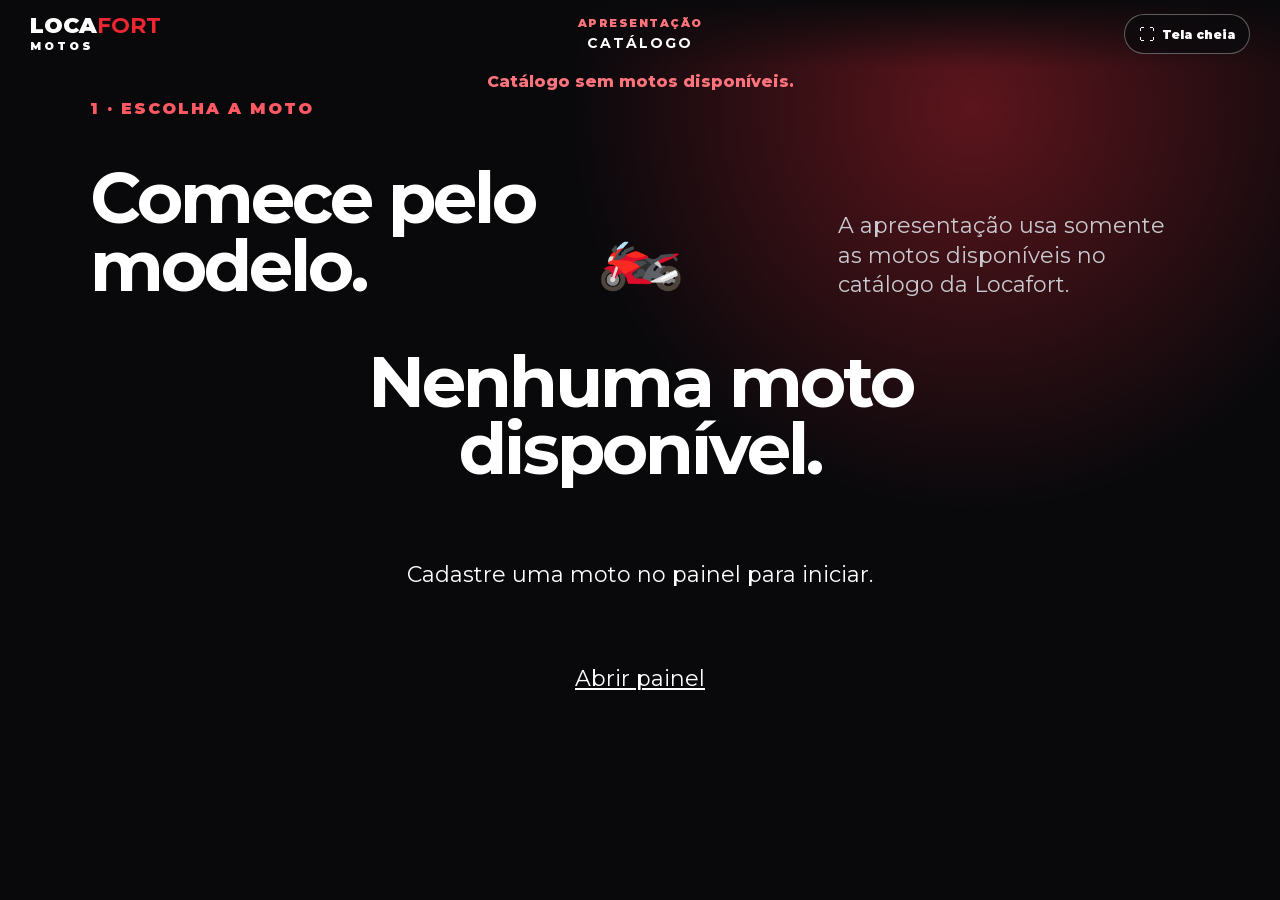
==== commit 62113d94: "Separar locacao e intencao de compra na apresentacao" ====
--- a/apresentacao/index.html
+++ b/apresentacao/index.html
@@ -1,60 +1,94 @@
-<!doctype html><html lang="pt-BR"><head><meta charset="utf-8"><meta name="viewport" content="width=device-width,initial-scale=1,viewport-fit=cover"><title>Apresentação presencial | Locafort Motos</title><meta name="robots" content="noindex,nofollow"><meta name="theme-color" content="#09090b"><link rel="icon" href="data:image/svg+xml,%3Csvg xmlns='http://www.w3.org/2000/svg' viewBox='0 0 64 64'%3E%3Crect width='64' height='64' rx='16' fill='%2309090b'/%3E%3Cpath d='M14 34h36' stroke='%23e52531' stroke-width='8'/%3E%3C/svg%3E"><link rel="stylesheet" href="apresentacao.css?v=26"></head><body>
-<main class="deck" id="deck"><header class="deck-header"><button class="brand" id="homeButton" type="button" aria-label="Voltar ao catálogo"><span>LOCA<strong>FORT</strong></span><small>MOTOS</small></button><span class="scene-count" id="sceneCount">01 / 28</span><button class="fullscreen" id="fullscreenButton" type="button" hidden><span>⛶</span><small>Tela cheia</small></button></header><div class="scene-track">
+<!doctype html>
+<html lang="pt-BR">
+<head>
+  <meta charset="utf-8">
+  <meta name="viewport" content="width=device-width,initial-scale=1,viewport-fit=cover">
+  <title>Apresentação presencial | Locafort Motos</title>
+  <meta name="robots" content="noindex,nofollow">
+  <meta name="theme-color" content="#09090b">
+  <link rel="icon" href="data:image/svg+xml,%3Csvg xmlns='http://www.w3.org/2000/svg' viewBox='0 0 64 64'%3E%3Crect width='64' height='64' rx='16' fill='%2309090b'/%3E%3Cpath d='M14 34h36' stroke='%23e52531' stroke-width='8'/%3E%3C/svg%3E">
+  <link rel="stylesheet" href="apresentacao.css?v=31">
+</head>
+<body>
+<main class="deck" id="deck">
+  <header class="deck-header">
+    <button class="brand" id="homeButton" type="button" aria-label="Voltar ao catálogo"><span>LOCA<strong>FORT</strong></span><small>MOTOS</small></button>
+    <div class="route-indicator"><span id="routeLabel">APRESENTAÇÃO</span><b id="sceneCount">01 / 02</b></div>
+    <button class="fullscreen" id="fullscreenButton" type="button" hidden><span>⛶</span><small>Tela cheia</small></button>
+  </header>
 
-<section class="scene catalog-scene active" aria-hidden="false"><div class="catalog-heading"><p class="eyebrow">ESCOLHA SUA MOTO</p><h1>Qual combina com a sua rotina?</h1><p>Toque em uma moto para destacar a opção que será apresentada.</p></div><div class="catalog-showcase" id="catalogShowcase"></div><p class="scene-hint">Deslize para ver todas as motos disponíveis.</p><div class="catalog-empty" id="catalogEmpty" hidden><span aria-hidden="true">🏍️</span><h1>Nenhuma moto disponível no catálogo.</h1><p>Cadastre uma moto no painel para iniciar a apresentação.</p><a href="../painel/">Abrir painel</a></div></section>
+  <div class="scene-track">
+    <section class="scene catalog-scene active" data-stage="catalog" aria-hidden="false">
+      <div class="catalog-heading"><p class="eyebrow">1 · ESCOLHA A MOTO</p><h1>Comece pelo modelo.</h1><p>A apresentação usa somente as motos disponíveis no catálogo da Locafort.</p></div>
+      <div class="catalog-showcase" id="catalogShowcase"></div>
+      <p class="scene-hint">Selecione a moto e avance.</p>
+      <div class="catalog-empty" id="catalogEmpty" hidden><span aria-hidden="true">🏍️</span><h1>Nenhuma moto disponível.</h1><p>Cadastre uma moto no painel para iniciar.</p><a href="../painel/">Abrir painel</a></div>
+    </section>
 
-<section class="scene photo-story" aria-hidden="true"><img class="cover-photo" id="modelHeroImage" alt=""><div class="dark-shade"></div><div class="photo-copy"><p class="eyebrow">A MOTO ESCOLHIDA</p><h2 id="modelHeroName"></h2><div class="talk-points"><span>Pode ser usada no trabalho com aplicativos.</span><span>Também atende aos deslocamentos do dia a dia.</span><span>Você ganha mobilidade sem precisar comprar uma moto agora.</span></div><small id="modelHeroNote"></small></div></section>
+    <section class="scene route-scene" data-stage="route" aria-hidden="true">
+      <div class="route-copy"><p class="eyebrow">2 · DEFINA O OBJETIVO</p><h2>Qual caminho vamos apresentar?</h2><p>Escolha o assunto desta conversa. Cada opção abre um roteiro próprio, sem misturar regras.</p></div>
+      <div class="route-cards">
+        <button type="button" data-route-choice="rental"><span class="route-icon">↻</span><small>CAMINHO 01</small><strong>Locação</strong><em>Para usar a moto com pagamento semanal.</em><b>Abrir apresentação →</b></button>
+        <button type="button" data-route-choice="purchase"><span class="route-icon">✓</span><small>CAMINHO 02</small><strong>Intenção de compra</strong><em>Para cumprir o plano e adquirir a moto ao final.</em><b>Abrir apresentação →</b></button>
+      </div>
+    </section>
 
-<section class="scene number-scene red-glow" aria-hidden="true"><div class="number-copy"><p class="eyebrow">VALOR DA MOTO</p><h2 id="weeklyHero"></h2><p id="weeklyModel"></p><div class="three-notes"><span>O aluguel é cobrado por semana.</span><span>O valor exibido corresponde à moto escolhida.</span><span>A equipe confirma as condições durante a análise.</span></div></div><div class="outline-word">SEMANA</div></section>
+    <section class="scene photo-story" data-path="shared" aria-hidden="true"><img class="cover-photo" id="modelHeroImage" alt=""><div class="dark-shade"></div><div class="photo-copy"><p class="eyebrow">A MOTO ESCOLHIDA</p><h2 id="modelHeroName"></h2><div class="talk-points"><span>Preparada para trabalho com aplicativos.</span><span>Também pode ser usada nos deslocamentos do dia a dia.</span><span id="modelPathNote">As condições seguem o caminho escolhido.</span></div></div></section>
 
-<section class="scene timeline-scene light-scene" aria-hidden="true"><div class="top-copy"><p class="eyebrow">COMO COMEÇA</p><h2>Todo cliente começa com <em>6 meses</em> de locação.</h2></div><div class="hero-timeline"><span><b>HOJE</b><i></i><small>Começa o contrato de locação.</small></span><span><b>6 MESES</b><i></i><small>É o período inicial mínimo.</small></span><span><b>DEPOIS</b><i></i><small>O cliente pode avaliar o próximo caminho.</small></span></div><p class="bottom-note">A intenção de compra só pode começar depois desse período e depende de nova aprovação.</p></section>
+    <section class="scene number-scene" data-path="shared" aria-hidden="true"><div class="number-copy"><p class="eyebrow">VALOR SEMANAL</p><h2 id="weeklyHero"></h2><p id="weeklyModel"></p><div class="three-notes"><span>Pagamento semanal.</span><span>Valor conforme a moto e o plano.</span><span>Condições confirmadas no contrato.</span></div></div><div class="outline-word">SEMANA</div></section>
 
-<section class="scene deposit-scene" aria-hidden="true"><div class="deposit-copy"><p class="eyebrow">PARA RETIRAR A MOTO</p><h2>Primeiro vem a caução.</h2><div class="deposit-numbers"><article><small>VALOR DA CAUÇÃO</small><strong id="depositHero"></strong></article><article><small>ALUGUEL SEMANAL</small><strong>Começa na segunda semana.</strong></article></div><details class="simulator" id="simulator"><summary>Simular parcelas da caução <span>+</span></summary><div class="simulator-panel"><label>Quantidade de parcelas <input id="installments" type="range" min="1" max="12" value="1"><output id="installmentsOutput">1x</output></label><label>Taxa total informada pela maquininha (%) <input id="machineRate" type="number" min="0" step="0.01" inputmode="decimal" placeholder="Informe a taxa"></label><div><small>VALOR TOTAL</small><strong id="totalWithRate"></strong><span id="installmentValue"></span><p id="rateNotice"></p></div></div></details></div><div class="deposit-visual"><span>2ª</span><b>O aluguel semanal começa a ser pago na segunda semana.</b></div></section>
+    <section class="scene deposit-scene" data-path="shared" aria-hidden="true"><div class="deposit-copy"><p class="eyebrow">ANTES DA RETIRADA</p><h2>A caução é separada do aluguel.</h2><div class="deposit-numbers"><article><small>CAUÇÃO</small><strong>Definida conforme a moto.</strong></article><article><small>PRIMEIRO ALUGUEL</small><strong>Na segunda semana.</strong></article></div><p class="deposit-note">A equipe informa a condição correta para o modelo escolhido antes da assinatura.</p></div><div class="deposit-visual"><span>2ª</span><b>O aluguel semanal começa na segunda semana.</b></div></section>
 
-<section class="scene photo-story" aria-hidden="true"><img class="cover-photo" id="reviewedImage" alt="Moto revisada"><div class="dark-shade right-shade"></div><div class="photo-copy right-copy"><p class="eyebrow">ENTREGA DA MOTO</p><h2>A moto sai revisada.</h2><div class="talk-points"><span>A equipe confere os itens do checklist antes da retirada.</span><span>O funcionamento é verificado antes da entrega.</span><span>O cliente recebe orientação para começar a rotina.</span></div></div></section>
+    <section class="scene photo-story" data-path="shared" aria-hidden="true"><img class="cover-photo" id="reviewedImage" alt="Moto revisada"><div class="dark-shade right-shade"></div><div class="photo-copy right-copy"><p class="eyebrow">ENTREGA DA MOTO</p><h2>Revisada e conferida.</h2><div class="talk-points"><span>A equipe realiza o checklist antes da retirada.</span><span>O funcionamento é verificado na entrega.</span><span>O cliente recebe as orientações da moto.</span></div></div></section>
 
-<section class="scene photo-story" aria-hidden="true"><img class="cover-photo" id="tankImage" alt="Moto preparada"><div class="dark-shade"></div><div class="photo-copy"><p class="eyebrow">PRONTA PARA COMEÇAR</p><h2>Você recebe com o tanque cheio.</h2><div class="talk-points"><span>A entrega já permite iniciar os deslocamentos.</span><span>O combustível da retirada faz parte da preparação da moto.</span></div></div></section>
+    <section class="scene photo-story" data-path="shared" aria-hidden="true"><img class="cover-photo" id="tankImage" alt="Moto preparada"><div class="dark-shade"></div><div class="photo-copy"><p class="eyebrow">PRONTA PARA COMEÇAR</p><h2>Tanque cheio na entrega.</h2><div class="talk-points"><span>A moto sai preparada para iniciar a rotina.</span><span>Depois da entrega, o combustível fica por conta do locatário.</span></div></div></section>
 
-<section class="scene equipment-scene light-scene" aria-hidden="true"><div class="equipment-photo"><img id="equipmentImage" alt="Moto preparada"><span id="equipmentNote"></span></div><div class="equipment-copy"><p class="eyebrow">PROTEÇÃO FÍSICA</p><h2>A moto tem protetor de carenagem.</h2><div class="equipment-points"><article><b>01</b><strong>Já instalado</strong><small>O protetor acompanha a moto desde a retirada.</small></article><article><b>02</b><strong>Ajuda na proteção</strong><small>É uma proteção física adicional para a carenagem.</small></article></div></div></section>
+    <section class="scene split-scene light-scene" data-path="shared" aria-hidden="true"><div class="split-image"><img id="equipmentImage" alt="Moto preparada"></div><div class="split-copy"><p class="eyebrow">PROTEÇÃO FÍSICA</p><h2>Protetor de carenagem instalado.</h2><div class="big-list"><span>Ajuda a proteger a moto em situações do dia a dia.</span><span>Não autoriza alterações ou acessórios sem permissão.</span></div></div></section>
 
-<section class="scene protection-overview" aria-hidden="true"><div class="protection-intro"><p class="eyebrow">PROTEÇÃO DA MOTO</p><h2>Seguro e rastreamento acompanham o veículo.</h2><div class="talk-points"><span>A moto possui proteção para situações previstas no plano.</span><span>O rastreamento permanece ativo durante o contrato.</span><span>A equipe orienta como agir quando houver uma ocorrência.</span></div><small>Consulte sempre as condições de acionamento.</small></div><div class="evidence-phone"><div></div><img src="../assets/protecao-plano-locafort.jpg" alt="Captura do plano de proteção"><b>PLANO DA MOTO</b></div></section>
+    <section class="scene ar4-protection-scene" data-path="shared" aria-hidden="true"><div class="ar4-copy"><p class="eyebrow">PROTEÇÃO VEICULAR</p><h2>Conheça o plano e os contatos oficiais.</h2><div class="ar4-alert"><strong>Em qualquer ocorrência:</strong><span>avise a Locafort imediatamente e siga a orientação de acionamento pelos contatos da AR4.</span></div></div><figure class="ar4-plan"><img src="../assets/ar4-plano-master-motos.jpeg" alt="Plano Master Motos da AR4 com coberturas, assistências e contatos"><figcaption>Apresente esta imagem e explique os contatos.</figcaption></figure></section>
 
-<section class="scene coverage-scene dark-scene" aria-hidden="true"><div class="top-copy"><p class="eyebrow">FURTO E ROUBO</p><h2>A proteção inclui essas ocorrências.</h2></div><div class="coverage-grid single-card"><article><b>01</b><strong>Avise imediatamente.</strong><span>Comunique a Locafort e siga o procedimento indicado pela proteção.</span></article></div><p class="bottom-note">A cobertura e o acionamento seguem as condições do plano.</p></section>
+    <section class="scene icon-scene" data-path="shared" aria-hidden="true"><div class="hero-icon radar-icon">⌖</div><div class="icon-copy"><p class="eyebrow">RASTREAMENTO</p><h2>A moto permanece monitorada.</h2><div class="big-list"><span>O rastreador protege o veículo durante o contrato.</span><span>Furto ou roubo: avise a Locafort e registre o boletim de ocorrência.</span><span>Nunca retire ou altere o equipamento.</span></div></div></section>
 
-<section class="scene coverage-scene dark-scene" aria-hidden="true"><div class="top-copy"><p class="eyebrow">DANOS A TERCEIROS</p><h2>Proteção de até <em>R$ 20 mil</em>.</h2></div><div class="coverage-grid single-card"><article><b>02</b><strong>Há um limite definido.</strong><span>A equipe orienta o acionamento conforme as condições do plano.</span></article></div><p class="bottom-note">Não prometa cobertura além do limite informado.</p></section>
+    <section class="scene number-side light-scene" data-path="shared" aria-hidden="true"><div class="giant-number"><strong>30</strong><span>DIAS</span></div><div class="side-copy"><p class="eyebrow">VISTORIA OBRIGATÓRIA</p><h2>A moto precisa ser apresentada todo mês.</h2><div class="big-list"><span>A equipe combina data e local.</span><span>A vistoria acompanha o estado do veículo.</span><span>Não apresentar a moto pode gerar multa e encerramento do contrato.</span></div></div></section>
 
-<section class="scene coverage-scene dark-scene" aria-hidden="true"><div class="top-copy"><p class="eyebrow">REBOQUE E SUPORTE</p><h2>Reboque de até <em>400 km</em>.</h2></div><div class="coverage-grid two-cards"><article><b>03</b><strong>Reboque</strong><span>O plano informa atendimento de até 400 quilômetros.</span></article><article><b>04</b><strong>SOS bateria</strong><span>O recurso também aparece entre os serviços do plano.</span></article></div><p class="bottom-note">O atendimento depende das condições de acionamento.</p></section>
+    <section class="scene permission-scene allow-scene" data-path="shared" aria-hidden="true"><div class="permission-symbol">✓</div><div class="permission-copy"><p class="eyebrow">USO PERMITIDO</p><h2>Pode trabalhar com a moto.</h2><div class="big-list"><span>Uber Moto, 99 Moto, iFood e serviços semelhantes.</span><span>Uso pessoal e deslocamentos do dia a dia.</span><span>Uso máximo de até 12 horas por dia.</span></div></div></section>
 
-<section class="scene tracking-scene" aria-hidden="true"><div class="radar"><i></i><i></i><i></i><b>⌖</b></div><div class="tracking-copy"><p class="eyebrow">RASTREAMENTO E SEGURANÇA</p><h2>A moto pode ser localizada.</h2><div class="step-list"><span><b>1</b>Avise a Locafort imediatamente sobre a ocorrência.</span><span><b>2</b>Registre a ocorrência policial quando for necessário.</span><span><b>3</b>Siga a orientação dada pela equipe de proteção.</span></div></div></section>
+    <section class="scene permission-scene forbid-scene" data-path="shared" aria-hidden="true"><div class="permission-symbol">×</div><div class="permission-copy"><p class="eyebrow">NÃO É PERMITIDO</p><h2>A moto é de uso exclusivo do locatário.</h2><div class="big-list"><span>Não emprestar, sublocar ou permitir outro condutor.</span><span>Não modificar, adesivar ou instalar acessórios sem autorização.</span><span>Não sair da Grande Fortaleza sem autorização por escrito.</span></div></div></section>
 
-<section class="scene kilometer-scene light-scene" aria-hidden="true"><div class="giant-km"><strong>900</strong><span>KM</span></div><div class="km-copy"><p class="eyebrow">PRIMEIRA REVISÃO</p><h2>Aviso obrigatório aos 900 km.</h2><div class="step-list"><span><b>1</b>Avise a Locafort quando a moto chegar aos 900 km.</span><span><b>2</b>A equipe agenda a primeira revisão.</span><span><b>3</b>Leve a moto ao local indicado.</span></div></div></section>
+    <section class="scene fine-scene" data-path="shared" aria-hidden="true"><div class="fine-number"><strong>30</strong><span>DIAS</span></div><div class="fine-copy"><p class="eyebrow">MULTAS DE TRÂNSITO</p><h2>O locatário paga e assume os pontos.</h2><div class="big-list"><span>O prazo é contado após o registro da multa.</span><span>Também é necessário assinar a identificação do condutor.</span><span>Sem regularização, a Locafort pode recolher a moto.</span></div></div></section>
 
-<section class="scene number-scene red-glow" aria-hidden="true"><div class="number-copy"><p class="eyebrow">TROCA DE ÓLEO</p><h2>1.000 km</h2><p>O óleo deve ser trocado a cada mil quilômetros rodados.</p><div class="three-notes"><span>Acompanhe a quilometragem.</span><span>Avise a Locafort no período correto.</span><span>Não deixe o prazo passar.</span></div></div><div class="outline-word">ÓLEO</div></section>
+    <section class="scene warning-scene" data-path="shared" aria-hidden="true"><div class="warning-mark">!</div><div class="warning-copy"><p class="eyebrow">AVARIA, MAU USO E NEGLIGÊNCIA</p><h2>Quem causa o dano assume o custo.</h2><div class="big-list"><span>Colisão, peça quebrada, perdida ou retirada.</span><span>Dano por uso inadequado ou falta de combustível.</span><span>Reparo, remoção e demais despesas podem ser cobrados.</span></div></div></section>
 
-<section class="scene service-scene dark-scene" aria-hidden="true"><div class="top-copy"><p class="eyebrow">PRÓXIMAS REVISÕES</p><h2>A equipe indica onde fazer.</h2></div><div class="service-grid single-service"><article><strong>Local orientado</strong><span>As revisões seguintes acontecem em concessionária ou oficina parceira indicada pela Locafort.</span></article></div><p class="bottom-note">Fale com a equipe antes de levar a moto para manutenção.</p></section>
+    <section class="scene timeline-scene light-scene" data-path="rental" aria-hidden="true"><div class="top-copy"><p class="eyebrow">CAMINHO · LOCAÇÃO</p><h2>O contrato inicial tem <em>6 meses</em>.</h2></div><div class="hero-timeline"><span><b>INÍCIO</b><i></i><small>Contrato e retirada.</small></span><span><b>6 MESES</b><i></i><small>Período inicial de locação.</small></span><span><b>DEPOIS</b><i></i><small>O cliente avalia se continua alugando.</small></span></div><p class="bottom-note">Este roteiro trata somente da locação comum.</p></section>
 
-<section class="scene inspection-scene" aria-hidden="true"><div class="calendar-visual"><span>30</span><b>DIAS</b><i>✓</i></div><div class="inspection-copy"><p class="eyebrow">VISTORIA PRESENCIAL</p><h2>A moto é apresentada uma vez por mês.</h2><div class="talk-points"><span>A data e o local são combinados com a equipe.</span><span>A vistoria acompanha o estado atual do veículo.</span><span>O intervalo entre as vistorias é de 30 dias.</span></div></div></section>
+    <section class="scene number-side light-scene" data-path="rental" aria-hidden="true"><div class="giant-number"><strong>900</strong><span>KM</span></div><div class="side-copy"><p class="eyebrow">PRIMEIRA REVISÃO</p><h2>Avise a Locafort ao atingir 900 km.</h2><div class="big-list"><span>A equipe agenda a revisão.</span><span>Leve a moto ao local indicado.</span><span>Não espere ultrapassar a quilometragem.</span></div></div></section>
 
-<section class="scene natural-wear light-scene" aria-hidden="true"><div class="care-badge">LOCAFORT</div><div class="care-copy"><p class="eyebrow">DESGASTE NATURAL</p><h2>Durante a locação, a Locafort cuida.</h2><div class="care-list"><span>Pneu que chegou ao limite pelo uso normal.</span><span>Kit de tração desgastado pelo uso normal.</span><span>Problema mecânico sem sinal de mau uso.</span></div></div></section>
+    <section class="scene number-scene" data-path="rental" aria-hidden="true"><div class="number-copy"><p class="eyebrow">TROCA DE ÓLEO</p><h2>1.000 km</h2><p>A troca deve acontecer a cada mil quilômetros.</p><div class="three-notes"><span>Acompanhe o painel.</span><span>Avise no prazo.</span><span>Use a oficina indicada.</span></div></div><div class="outline-word">ÓLEO</div></section>
 
-<section class="scene damage-scene dark-scene" aria-hidden="true"><div class="damage-mark">!</div><div class="damage-copy"><p class="eyebrow">AVARIA E MAU USO</p><h2>O cliente responde pelo dano que causar.</h2><div class="care-list"><span>Quebra causada por uso inadequado.</span><span>Colisão ou outro dano provocado na moto.</span><span>Peça perdida, retirada ou danificada.</span></div></div></section>
+    <section class="scene responsibility-scene light-scene" data-path="rental" aria-hidden="true"><div class="responsibility-badge">LOCAFORT</div><div class="responsibility-copy"><p class="eyebrow">MANUTENÇÃO NA LOCAÇÃO</p><h2>A Locafort cuida do desgaste natural.</h2><div class="big-list"><span>Revisões e troca de óleo no período correto.</span><span>Peças desgastadas pelo uso normal.</span><span>Serviço em concessionária ou oficina parceira indicada.</span></div></div></section>
 
-<section class="scene permission-scene allow-scene" aria-hidden="true"><div class="permission-symbol">✓</div><div class="permission-copy"><p class="eyebrow">USO PERMITIDO</p><h2>A moto pode acompanhar sua rotina.</h2><div class="permission-list"><span>É permitido trabalhar com aplicativos.</span><span>Também é permitido usar a moto no dia a dia.</span><span>O uso deve respeitar o limite de até 12 horas por dia.</span></div></div></section>
+    <section class="scene purchase-intro" data-path="purchase" aria-hidden="true"><div class="purchase-duration"><span>36</span><b>OU</b><span>48</span><small>MESES</small></div><div class="purchase-copy"><p class="eyebrow">CAMINHO · INTENÇÃO DE COMPRA</p><h2>Um plano próprio para adquirir a moto.</h2><div class="big-list"><span>O prazo é escolhido no contrato.</span><span>O valor semanal depende da moto e do plano.</span><span>A caução continua separada dos pagamentos semanais.</span></div></div></section>
 
-<section class="scene permission-scene forbid-scene" aria-hidden="true"><div class="permission-symbol">×</div><div class="permission-copy"><p class="eyebrow">LIMITES DO CONTRATO</p><h2>A moto não pode ser cedida ou alterada.</h2><div class="permission-list"><span>Não empreste nem entregue a moto para outra pessoa.</span><span>Não altere carenagem ou adesivos sem autorização.</span><span>Não saia da Grande Fortaleza sem autorização.</span></div></div></section>
+    <section class="scene payment-scene" data-path="purchase" aria-hidden="true"><div class="payment-copy"><p class="eyebrow">PAGAMENTO DO PLANO</p><h2>As semanas são pagas antecipadamente.</h2><div class="payment-cards"><article><small>ATRASO</small><strong>R$ 15</strong><span>multa contratual</span></article><article><small>POR DIA</small><strong>R$ 5</strong><span>enquanto houver atraso</span></article></div><p class="legal-note">Valores conforme o contrato apresentado. A equipe deve explicar antes da assinatura.</p></div></section>
 
-<section class="scene fine-scene dark-scene" aria-hidden="true"><div class="fine-number"><strong>30</strong><span>DIAS</span></div><div class="fine-copy"><p class="eyebrow">MULTAS DE TRÂNSITO</p><h2>O pagamento tem prazo.</h2><div class="step-list"><span><b>1</b>A multa é responsabilidade do locatário.</span><span><b>2</b>O pagamento deve ser feito em até 30 dias.</span><span><b>3</b>Sem pagamento no prazo, a moto é recolhida.</span></div></div></section>
+    <section class="scene responsibility-scene light-scene" data-path="purchase" aria-hidden="true"><div class="responsibility-badge client">CLIENTE</div><div class="responsibility-copy"><p class="eyebrow">MANUTENÇÃO NA INTENÇÃO DE COMPRA</p><h2>O locatário assume a conservação da moto.</h2><div class="big-list"><span>Óleo, filtros, pneus, freios, bateria e kit de tração.</span><span>Revisões, peças, mão de obra e manutenção preventiva.</span><span>Guardar comprovantes e foto da quilometragem.</span></div></div></section>
 
-<section class="scene choice-scene light-scene" aria-hidden="true"><div class="top-copy"><p class="eyebrow">DEPOIS DOS 6 MESES</p><h2>O cliente escolhe o próximo caminho.</h2></div><div class="choice-paths"><article><b>01</b><strong>Continuar na locação</strong><span>O cliente pode seguir alugando, conforme as condições oferecidas.</span></article><article><b>02</b><strong>Intenção de compra</strong><span>O cliente pode pedir análise para uma nova modalidade.</span></article></div><p class="bottom-note">Essa escolha acontece somente depois do contrato inicial.</p></section>
+    <section class="scene responsibility-scene light-scene" data-path="purchase" aria-hidden="true"><div class="responsibility-badge">LOCAFORT</div><div class="responsibility-copy"><p class="eyebrow">O QUE CONTINUA COM A LOCAFORT</p><h2>Documentos e proteção permanecem organizados.</h2><div class="big-list"><span>IPVA, licenciamento e documentação durante o contrato.</span><span>Proteção veicular e rastreamento.</span><span>Defeitos anteriores à entrega e apoio à garantia de fábrica.</span></div></div></section>
 
-<section class="scene purchase-scene" aria-hidden="true"><div class="purchase-duration"><span>36</span><b>OU</b><span>48</span><small>MESES</small></div><div class="purchase-copy"><p class="eyebrow">CONTRATO COM INTENÇÃO DE COMPRA</p><h2>Uma nova etapa, sujeita à aprovação.</h2><div class="talk-points"><span>Só pode começar depois dos 6 meses iniciais.</span><span>O cliente escolhe entre 36 ou 48 meses.</span><span>A contratação depende de análise e aprovação.</span></div></div></section>
+    <section class="scene warning-scene" data-path="purchase" aria-hidden="true"><div class="warning-mark">24h</div><div class="warning-copy"><p class="eyebrow">PROBLEMA MECÂNICO OU ELÉTRICO</p><h2>Avise imediatamente.</h2><div class="big-list"><span>Quando for seguro, apresente a moto em até 24 horas.</span><span>Não continue usando se isso puder aumentar o dano.</span><span>Siga o local e a orientação informados pela Locafort.</span></div></div></section>
 
-<section class="scene ownership-scene light-scene" aria-hidden="true"><div class="top-copy"><p class="eyebrow">QUANDO ESSA MODALIDADE COMEÇAR</p><h2>Óleo e manutenção passam ao locatário.</h2></div><div class="ownership-grid single-role"><article><small>RESPONSABILIDADE DO LOCATÁRIO</small><span>Realizar as trocas de óleo.</span><span>Cuidar das manutenções da moto.</span><strong>A mudança só vale quando o novo contrato começar.</strong></article></div></section>
+    <section class="scene icon-scene" data-path="purchase" aria-hidden="true"><div class="hero-icon">🛡</div><div class="icon-copy"><p class="eyebrow">COLISÃO, FURTO OU ROUBO</p><h2>Existe um procedimento obrigatório.</h2><div class="big-list"><span>Avise a Locafort imediatamente.</span><span>Faça o boletim de ocorrência quando aplicável.</span><span>Siga as instruções da proteção; participação ou franquia fica com o locatário.</span></div></div></section>
 
-<section class="scene ownership-scene light-scene" aria-hidden="true"><div class="top-copy"><p class="eyebrow">A LOCAFORT CONTINUA COM</p><h2>Documentos e proteção seguem organizados.</h2></div><div class="ownership-grid single-role"><article><small>RESPONSABILIDADE DA LOCAFORT</small><span>Documentação e licenciamento.</span><span>Proteção, seguro e rastreador.</span><strong>Esses itens continuam com a Locafort durante o plano.</strong></article></div></section>
+    <section class="scene acquisition-scene light-scene" data-path="purchase" aria-hidden="true"><div class="acquisition-copy"><p class="eyebrow">AQUISIÇÃO AO FINAL</p><h2>Cumpriu o plano? A compra é um direito previsto.</h2><div class="acquisition-highlight"><span>SEM NOVA APROVAÇÃO COMERCIAL</span><strong>R$ 1 simbólico</strong><small>incluído no último pagamento semanal</small></div><p>É necessário quitar todo o plano e cumprir as obrigações do contrato.</p></div></section>
 
-<section class="scene timeline-scene light-scene" aria-hidden="true"><div class="top-copy"><p class="eyebrow">TRANSFERÊNCIA AO FINAL</p><h2>O custo fica por conta do locatário.</h2></div><div class="hero-timeline transfer-line"><span><b>CONTRATO</b><i></i><small>Cumprimento do período escolhido.</small></span><span><b>FINAL</b><i></i><small>Condições finais são conferidas.</small></span><span><b>TRANSFERÊNCIA</b><i></i><small>O locatário paga esse procedimento.</small></span></div><p class="bottom-note">A contratação e as etapas finais dependem da análise e das condições do contrato.</p></section>
+    <section class="scene timeline-scene light-scene" data-path="purchase" aria-hidden="true"><div class="top-copy"><p class="eyebrow">TRANSFERÊNCIA DA MOTO</p><h2>A etapa final já tem um caminho definido.</h2></div><div class="hero-timeline"><span><b>CONTRATO</b><i></i><small>Plano totalmente cumprido.</small></span><span><b>10 DIAS ÚTEIS</b><i></i><small>Locafort entrega documentos e assinaturas.</small></span><span><b>TRANSFERÊNCIA</b><i></i><small>Taxas e vistoria por conta do adquirente.</small></span></div><p class="bottom-note">Enquanto a transferência é processada, não nasce uma nova cobrança semanal após o prazo contratado.</p></section>
 
-<section class="scene closing-scene dark-scene" aria-hidden="true"><img class="cover-photo" id="closingImage" alt="Moto selecionada"><div class="dark-shade"></div><div class="closing-copy"><p class="eyebrow">PRÓXIMO PASSO · <span id="closingModel"></span></p><h2>Separe os documentos para a análise.</h2><div class="document-list"><span>CNH digital.</span><span>Três comprovantes de endereço do mesmo tipo.</span><span>Comprovante de renda adequado à atividade.</span><span>Acesso à própria conta Gov.br.</span></div><div class="closing-actions"><a href="../formulario/" class="primary-cta">Fazer análise inicial <b>→</b></a><a id="whatsappLink" class="secondary-cta" target="_blank" rel="noopener">WhatsApp <b>↗</b></a></div><p>A análise não garante aprovação. Nunca envie senha ou código Gov.br.</p></div></section>
+    <section class="scene closing-scene" data-path="shared" aria-hidden="true"><img class="cover-photo" id="closingImage" alt="Moto selecionada"><div class="dark-shade"></div><div class="closing-copy"><p class="eyebrow">PRÓXIMO PASSO · <span id="closingModel"></span></p><h2>Separe os documentos para a análise.</h2><div class="document-list"><span>CNH digital.</span><span>3 comprovantes do endereço atual.</span><span>Comprovante de renda adequado à atividade.</span><span>Acesso à própria conta Gov.br.</span></div><div class="closing-actions"><a href="../formulario/" class="primary-cta">Fazer análise inicial <b>→</b></a><a id="whatsappLink" class="secondary-cta" target="_blank" rel="noopener">WhatsApp <b>↗</b></a></div><p>A apresentação é um resumo. O contrato assinado define as condições. Nunca envie senha ou código Gov.br.</p></div></section>
+  </div>
 
-</div><nav class="deck-nav" aria-label="Navegação da apresentação"><button id="previousScene" type="button" aria-label="Voltar para o slide anterior"><span>←</span><small>Voltar</small></button><button id="nextScene" type="button" aria-label="Avançar para o próximo slide"><small>Avançar</small><span>→</span></button></nav><p class="deck-status" id="deckStatus" aria-live="polite"></p></main><script src="apresentacao.js?v=26"></script></body></html>
+  <nav class="deck-nav" aria-label="Navegação da apresentação"><button id="previousScene" type="button"><span>←</span><small>Voltar</small></button><button id="nextScene" type="button"><small>Avançar</small><span>→</span></button></nav>
+  <p class="deck-status" id="deckStatus" aria-live="polite"></p>
+</main>
+<script src="apresentacao.js?v=31"></script>
+</body>
+</html>
--- a/apresentacao/apresentacao.css
+++ b/apresentacao/apresentacao.css
@@ -1,125 +1,53 @@
-@font-face{font-family:Montserrat;src:url('../assets/montserrat.woff2')} :root{--red:#ed2632;--ink:#09090b;--paper:#efede7;--muted:#b9b9bf;--green:#25a866}*{box-sizing:border-box}[hidden]{display:none!important}html,body{width:100%;height:100%;margin:0;overflow:hidden;background:var(--ink);color:#fff;font-family:Montserrat,Arial,sans-serif}button,a,input{font:inherit}.deck{position:relative;width:100%;height:100dvh;overflow:hidden}.deck-header{position:absolute;z-index:50;top:0;left:0;right:0;display:grid;grid-template-columns:1fr auto 1fr;align-items:center;height:62px;padding:0 clamp(18px,3vw,50px);background:linear-gradient(#09090bee,transparent)}.brand{justify-self:start;display:grid;padding:0;border:0;background:transparent;color:#fff;line-height:.83;text-align:left;cursor:pointer}.brand span{font-size:21px;font-weight:900}.brand strong{color:var(--red)}.brand small{margin-top:6px;font-size:6px;letter-spacing:4px}.scene-count{font-size:10px;font-weight:900;letter-spacing:2px}.fullscreen{justify-self:end;display:flex;align-items:center;gap:7px;min-height:38px;padding:0 12px;border:1px solid #ffffff4d;border-radius:99px;background:#0b0b0d99;color:#fff;cursor:pointer}.fullscreen small{font-size:8px;font-weight:900}.scene-track,.scene{position:absolute;inset:0}.scene{display:none;overflow:hidden;isolation:isolate}.scene.active{display:block;animation:scene-in .45s ease}@keyframes scene-in{from{opacity:0;transform:scale(1.008)}}.dark-scene{background:radial-gradient(circle at 80% 15%,#4a1117,transparent 35%),var(--ink)}.light-scene{background:var(--paper);color:#0b0b0e}.eyebrow{margin:0 0 10px;color:#ff5d66;font-size:11px;font-weight:900;letter-spacing:2px}.scene h1,.scene h2{margin:0;font-size:clamp(50px,5.7vw,80px);line-height:.92;letter-spacing:-4px}.scene h2 em{color:var(--red);font-style:normal}.deck-nav{position:absolute;z-index:45;left:0;right:0;bottom:18px;display:flex;justify-content:space-between;padding:0 clamp(14px,2vw,30px);pointer-events:none}.deck-nav button{display:flex;align-items:center;gap:9px;min-width:90px;height:44px;padding:0 13px;border:1px solid #ffffff55;border-radius:99px;background:#0a0a0cc2;color:#fff;cursor:pointer;pointer-events:auto}.deck-nav button:last-child{justify-content:flex-end}.deck-nav small{font-size:9px;font-weight:900}.deck-nav button:disabled{opacity:0;pointer-events:none}.deck-status{position:absolute;z-index:60;top:68px;left:50%;margin:0;color:#ff747c;font-size:10px;transform:translateX(-50%)}.cover-photo{position:absolute;z-index:-3;inset:0;width:100%;height:100%;object-fit:cover}.dark-shade{position:absolute;z-index:-2;inset:0;background:linear-gradient(90deg,#050507f2,#050507a2 52%,transparent),linear-gradient(0deg,#050507b5,transparent 60%)}.right-shade{background:linear-gradient(270deg,#050507ef,#0505079a 55%,transparent)}.top-copy{position:absolute;left:6%;right:6%;top:12%}.bottom-note{position:absolute;left:6%;right:6%;bottom:11%;margin:0;font-size:18px;font-weight:700}.talk-points{display:grid;gap:9px;margin-top:25px}.talk-points span{max-width:620px;padding:13px 16px;border-left:4px solid var(--red);background:#16161bc9;font-size:19px;font-weight:800}
+@font-face{font-family:Montserrat;src:url('../assets/montserrat.woff2')}
+:root{--red:#ed2632;--red2:#ff5963;--ink:#09090b;--panel:#17171c;--paper:#efede7;--muted:#c9c9cf;--green:#22a66a;--safe:clamp(78px,7vw,118px)}
+*{box-sizing:border-box}[hidden]{display:none!important}
+html,body{width:100%;height:100%;margin:0;overflow:hidden;background:var(--ink);color:#fff;font-family:Montserrat,Arial,sans-serif}
+button,a,input{font:inherit}.deck{position:relative;width:100%;height:100dvh;overflow:hidden}.scene-track,.scene{position:absolute;inset:0}.scene{display:none;overflow:hidden;isolation:isolate}.scene.active{display:block;animation:scene-in .35s ease}@keyframes scene-in{from{opacity:0;transform:scale(1.006)}}
+.scene h1,.scene h2{margin:0;font-size:clamp(48px,5.5vw,78px);line-height:.96;letter-spacing:-3px}.scene h2 em{color:var(--red);font-style:normal}.eyebrow{margin:0 0 12px;color:var(--red2);font-size:16px;font-weight:900;letter-spacing:2px}.light-scene{background:var(--paper);color:#111115}.cover-photo{position:absolute;z-index:-3;inset:0;width:100%;height:100%;object-fit:cover}.cover-photo.cutout-image{object-fit:contain;padding:5%;background:radial-gradient(circle,#36363d,#09090b 72%)}.dark-shade{position:absolute;z-index:-2;inset:0;background:linear-gradient(90deg,#050507f5,#050507b0 55%,transparent),linear-gradient(0deg,#050507c0,transparent 62%)}.right-shade{background:linear-gradient(270deg,#050507f5,#050507a0 58%,transparent)}
 
-/* 01 catálogo */
-.catalog-scene{background:radial-gradient(circle at 75% 10%,#5d151c,transparent 31%),#0a0a0d}.catalog-heading{position:absolute;top:10%;left:6%;right:6%;display:grid;grid-template-columns:1fr auto;align-items:end}.catalog-heading .eyebrow,.catalog-heading h1{grid-column:1}.catalog-heading>p:last-child{grid-column:2;grid-row:1/3;max-width:300px;margin:0;color:#c9c9ce;font-size:18px;line-height:1.4}.catalog-showcase{position:absolute;left:6%;right:6%;top:34%;bottom:12%;display:flex;gap:15px}.catalog-card{position:relative;flex:1;min-width:0;overflow:hidden;border:2px solid #47474f;border-radius:28px;background:#17171c;color:#fff;cursor:pointer;box-shadow:0 20px 50px #0007;transition:flex .3s,border-color .2s,transform .2s}.catalog-card.selected{flex:1.3;border-color:#ff5963;box-shadow:0 20px 60px #0008,0 0 0 2px #e5253155}.catalog-card img{position:absolute;inset:0;width:100%;height:100%;object-fit:cover}.catalog-card:after{content:"";position:absolute;inset:0;background:linear-gradient(0deg,#070709f5,#07070938 62%,transparent)}.catalog-card-copy{position:absolute;z-index:2;left:20px;right:18px;bottom:18px;display:grid;gap:5px}.catalog-card-copy small{color:#ff737b;font-size:9px;font-weight:900}.catalog-card-copy strong{font-size:clamp(25px,2.8vw,40px);line-height:1}.catalog-card-copy em{font-size:12px;font-style:normal;font-weight:800}.catalog-card-copy i{color:#cacad0;font-size:9px;font-style:normal}.scene-hint{position:absolute;left:6%;bottom:7%;font-size:10px;color:#a9a9b0}.scene-hint b{color:var(--red)}
+/* controles */
+.deck-header{position:absolute;z-index:50;top:0;left:0;right:0;display:grid;grid-template-columns:1fr auto 1fr;align-items:center;height:68px;padding:0 30px;background:linear-gradient(#09090bf5,transparent)}.brand{justify-self:start;display:grid;padding:0;border:0;background:transparent;color:#fff;line-height:.85;text-align:left;cursor:pointer}.brand span{font-size:22px;font-weight:900}.brand strong{color:var(--red)}.brand small{margin-top:6px;font-size:11px;font-weight:900;letter-spacing:3px}.route-indicator{display:grid;justify-items:center;gap:4px}.route-indicator span{color:#ff737b;font-size:11px;font-weight:900;letter-spacing:1.5px}.route-indicator b{font-size:14px;letter-spacing:2px}.fullscreen{justify-self:end;display:flex;align-items:center;gap:7px;min-height:40px;padding:0 14px;border:1px solid #ffffff55;border-radius:99px;background:#0a0a0db8;color:#fff;cursor:pointer}.fullscreen small{font-size:12px;font-weight:900}.deck-nav{position:absolute;z-index:48;left:0;right:0;bottom:16px;display:flex;justify-content:space-between;padding:0 18px;pointer-events:none}.deck-nav button{display:flex;align-items:center;justify-content:center;gap:10px;width:104px;height:54px;border:1px solid #ffffff5c;border-radius:18px;background:#0a0a0de8;color:#fff;cursor:pointer;pointer-events:auto}.deck-nav button span{font-size:24px}.deck-nav small{font-size:13px;font-weight:900}.deck-nav button:disabled{opacity:0;pointer-events:none}.deck-status{position:absolute;z-index:60;top:72px;left:50%;margin:0;color:#ff747c;font-size:16px;font-weight:800;transform:translateX(-50%)}
 
-/* 02 moto */
-.photo-copy{position:absolute;left:7%;top:50%;width:min(760px,55%);transform:translateY(-45%)}.photo-copy h2{font-size:clamp(65px,8vw,115px)}.photo-copy>small{display:block;margin-top:12px;color:#c2c2c8;font-size:11px}.right-copy{left:auto;right:7%;text-align:left}.right-copy .talk-points span{margin-left:auto}
+/* catálogo */
+.catalog-scene{background:radial-gradient(circle at 76% 12%,#5c151c,transparent 32%),#09090c}.catalog-heading{position:absolute;left:var(--safe);right:var(--safe);top:11%;display:grid;grid-template-columns:minmax(0,1fr) minmax(250px,32%);align-items:end;gap:35px}.catalog-heading .eyebrow,.catalog-heading h1{grid-column:1}.catalog-heading>p:last-child{grid-column:2;grid-row:1/3;margin:0;color:var(--muted);font-size:22px;line-height:1.35}.catalog-showcase{position:absolute;left:var(--safe);right:var(--safe);top:35%;bottom:12%;display:flex;gap:18px}.catalog-card{position:relative;flex:1;min-width:0;overflow:hidden;border:3px solid #474750;border-radius:28px;background:var(--panel);color:#fff;cursor:pointer;box-shadow:0 24px 55px #0009;transition:.25s}.catalog-card.selected{flex:1.25;border-color:var(--red2);transform:translateY(-5px)}.catalog-card img{position:absolute;inset:0;width:100%;height:100%;object-fit:cover}.catalog-card img.cutout-image{object-fit:contain;padding:18px 20px 128px;background:radial-gradient(circle,#3a3a40,#0b0b0e 72%)}.catalog-card:after{content:"";position:absolute;inset:0;background:linear-gradient(0deg,#070709f9,#0707092a 70%,transparent)}.catalog-card-copy{position:absolute;z-index:2;left:22px;right:18px;bottom:18px;display:grid;gap:6px}.catalog-card-copy small{color:#ff757d;font-size:15px;font-weight:900}.catalog-card-copy strong{font-size:clamp(27px,2.7vw,42px);line-height:1}.catalog-card-copy em{font-size:19px;font-style:normal;font-weight:800}.catalog-card-copy i{color:#d0d0d6;font-size:16px;font-style:normal}.scene-hint{position:absolute;left:var(--safe);bottom:7%;margin:0;color:#c6c6cc;font-size:18px;font-weight:800}.catalog-empty{position:absolute;inset:20%;display:grid;place-items:center;text-align:center}.catalog-empty span{font-size:70px}.catalog-empty p,.catalog-empty a{font-size:22px;color:#fff}
 
-/* 03 valor */
-.number-scene{background:#0b0b0e}.red-glow{background:radial-gradient(circle at 78% 48%,#841821,transparent 35%),#09090b}.number-copy{position:absolute;left:7%;top:50%;width:min(950px,75%);transform:translateY(-46%)}.number-copy h2{font-size:clamp(90px,12vw,170px);color:#fff}.number-copy>p{margin:12px 0;color:#d0d0d5;font-size:26px;font-weight:800}.three-notes{display:flex;gap:8px;flex-wrap:wrap;margin-top:30px}.three-notes span{padding:11px 14px;border:1px solid #ffffff42;background:#131318;font-size:14px;font-weight:800}.outline-word{position:absolute;right:0;bottom:0;color:transparent;-webkit-text-stroke:1px #ffffff2d;font-size:clamp(100px,16vw,230px);font-weight:900}
+/* escolha do roteiro */
+.route-scene{background:radial-gradient(circle at 20% 20%,#4d1117,transparent 34%),linear-gradient(135deg,#09090b,#161116)}.route-copy{position:absolute;left:var(--safe);right:var(--safe);top:12%;text-align:center}.route-copy>p:last-child{max-width:820px;margin:20px auto 0;color:#d2d2d8;font-size:23px;line-height:1.4}.route-cards{position:absolute;left:var(--safe);right:var(--safe);top:40%;bottom:12%;display:grid;grid-template-columns:1fr 1fr;gap:22px}.route-cards button{position:relative;display:grid;align-content:center;gap:9px;padding:30px 34px;border:3px solid #4d4d57;border-radius:28px;background:#17171d;color:#fff;text-align:left;cursor:pointer;box-shadow:0 25px 60px #0009}.route-cards button:last-child{border-color:var(--red);background:linear-gradient(135deg,#2b1116,#151519)}.route-cards button:hover,.route-cards button:focus-visible{border-color:#fff;transform:translateY(-4px)}.route-icon{position:absolute;right:28px;top:25px;display:grid;place-items:center;width:62px;height:62px;border-radius:50%;background:var(--red);font-size:30px;font-weight:900}.route-cards small{color:#ff737b;font-size:15px;font-weight:900}.route-cards strong{font-size:clamp(38px,4.2vw,62px);line-height:1}.route-cards em{max-width:500px;color:#d2d2d8;font-size:22px;line-height:1.35;font-style:normal}.route-cards b{margin-top:12px;color:#fff;font-size:18px}
 
-/* 04 começo */
-.hero-timeline{position:absolute;left:6%;right:6%;top:48%;display:grid;grid-template-columns:1fr 1fr 1fr;gap:0}.hero-timeline span{display:grid;grid-template-columns:auto 1fr;align-items:center;gap:12px}.hero-timeline b{font-size:21px}.hero-timeline i{height:6px;background:linear-gradient(90deg,var(--red),#f3a5aa)}.hero-timeline small{grid-column:1/-1;margin-top:10px;font-size:16px}.light-scene .bottom-note{color:#55555c}
+/* blocos reutilizáveis */
+.photo-copy{position:absolute;left:var(--safe);top:50%;width:min(760px,58%);transform:translateY(-45%)}.right-copy{left:auto;right:var(--safe)}.photo-copy h2{font-size:clamp(60px,7.5vw,108px)}.talk-points,.big-list{display:grid;gap:11px;margin-top:28px}.talk-points span,.big-list span{max-width:760px;padding:15px 18px;border-left:6px solid var(--red);background:#17171dde;font-size:clamp(20px,1.65vw,25px);font-weight:800;line-height:1.3}.light-scene .big-list span{background:#fff}.number-scene{background:radial-gradient(circle at 78% 48%,#7e1720,transparent 36%),#09090b}.number-copy{position:absolute;left:var(--safe);top:50%;width:min(990px,74%);transform:translateY(-46%)}.number-copy h2{font-size:clamp(82px,11vw,160px)}.number-copy>p{margin:14px 0;color:#d2d2d8;font-size:28px;font-weight:800}.three-notes{display:flex;flex-wrap:wrap;gap:10px;margin-top:32px}.three-notes span{padding:14px 17px;border:1px solid #ffffff40;background:#17171c;font-size:20px;font-weight:800}.outline-word{position:absolute;right:0;bottom:0;color:transparent;-webkit-text-stroke:1px #ffffff32;font-size:clamp(100px,16vw,230px);font-weight:900}.top-copy{position:absolute;left:var(--safe);right:var(--safe);top:12%}.bottom-note{position:absolute;left:var(--safe);right:var(--safe);bottom:11%;margin:0;color:#505057;font-size:21px;font-weight:800;line-height:1.35}
 
-/* 05 caução */
-.deposit-scene{background:linear-gradient(125deg,#121216,#260e13)}.deposit-copy{position:absolute;left:6%;top:50%;width:59%;transform:translateY(-47%)}.deposit-numbers{display:grid;grid-template-columns:1fr 1fr;gap:10px;margin:28px 0 18px}.deposit-numbers article{display:grid;gap:9px;padding:18px;border-left:5px solid var(--red);background:#1b1b20}.deposit-numbers small{color:#ff6871;font-size:10px;font-weight:900}.deposit-numbers strong{font-size:clamp(25px,3vw,43px)}.deposit-visual{position:absolute;right:7%;top:50%;display:grid;place-items:center;width:270px;height:270px;border:3px solid var(--red);border-radius:50%;background:#ef2631;transform:translateY(-48%);box-shadow:0 0 0 25px #ed26321c}.deposit-visual span{font-size:95px;font-weight:900;line-height:1}.deposit-visual b{max-width:170px;font-size:16px;text-align:center}.simulator{position:relative;width:min(470px,100%)}.simulator summary{display:flex;justify-content:space-between;padding:11px 15px;border:1px solid #ffffff42;border-radius:9px;background:#151519;color:#fff;font-size:11px;font-weight:900;cursor:pointer;list-style:none}.simulator summary::-webkit-details-marker{display:none}.simulator[open] summary span{transform:rotate(45deg)}.simulator-panel{position:absolute;z-index:20;left:0;bottom:46px;display:grid;grid-template-columns:1fr 1fr;gap:12px;width:min(620px,82vw);padding:16px;border:1px solid #494951;border-radius:13px;background:#151519;box-shadow:0 25px 70px #000}.simulator-panel label{display:grid;gap:7px;color:#d0d0d5;font-size:10px}.simulator-panel input[type=number]{width:100%;min-height:42px;padding:8px;border:1px solid #484850;border-radius:7px;background:#24242a;color:#fff}.simulator-panel>div{grid-column:1/-1;display:grid;grid-template-columns:auto 1fr;align-items:end;gap:5px 15px;padding-left:12px;border-left:3px solid var(--red)}.simulator-panel>div small{color:#ff7179;font-size:9px}.simulator-panel>div strong{font-size:29px}.simulator-panel>div span{font-size:14px}.simulator-panel>div p{grid-column:1/-1;margin:0;color:#c0c0c6;font-size:9px}
+/* caução */
+.deposit-scene{background:linear-gradient(125deg,#121216,#2a0e13)}.deposit-copy{position:absolute;left:var(--safe);top:50%;width:60%;transform:translateY(-47%)}.deposit-numbers{display:grid;grid-template-columns:1fr 1fr;gap:12px;margin:28px 0 20px}.deposit-numbers article{display:grid;gap:10px;padding:20px;border-left:6px solid var(--red);background:#1b1b20}.deposit-numbers small{color:#ff6871;font-size:16px;font-weight:900}.deposit-numbers strong{font-size:clamp(27px,3vw,44px)}.deposit-note{max-width:720px;margin:18px 0 0;color:#d2d2d8;font-size:20px;font-weight:800;line-height:1.35}.deposit-visual{position:absolute;right:var(--safe);top:50%;display:grid;place-items:center;width:min(270px,22vw);aspect-ratio:1;border:4px solid var(--red);border-radius:50%;background:var(--red);transform:translateY(-48%);box-shadow:0 0 0 25px #ed26321c}.deposit-visual span{font-size:90px;font-weight:900;line-height:.85}.deposit-visual b{max-width:190px;font-size:18px;text-align:center}
 
-/* 06/07 entrega */
-.equipment-scene{background:var(--paper);color:#0b0b0e}.equipment-photo{position:absolute;left:0;top:0;bottom:0;width:48%;overflow:hidden}.equipment-photo:after{content:"";position:absolute;inset:0;background:linear-gradient(90deg,transparent 60%,var(--paper))}.equipment-photo img{width:100%;height:100%;object-fit:cover}.equipment-photo span{position:absolute;z-index:2;left:18px;bottom:72px;padding:6px 9px;border-radius:99px;background:#09090bc9;color:#fff;font-size:9px}.equipment-photo span:empty{display:none}.equipment-copy{position:absolute;left:51%;right:6%;top:50%;transform:translateY(-46%)}.equipment-points{display:grid;gap:10px;margin-top:28px}.equipment-points article{display:grid;grid-template-columns:42px 1fr;gap:5px 12px;padding:15px;border-top:3px solid var(--red);background:#fff}.equipment-points b{grid-row:1/3;color:var(--red)}.equipment-points strong{font-size:24px}.equipment-points small{color:#68686e;font-size:14px}
+/* layouts com imagem, ícone e número */
+.split-image{position:absolute;inset:0 52% 0 0;overflow:hidden}.split-image:after{content:"";position:absolute;inset:0;background:linear-gradient(90deg,transparent 60%,var(--paper))}.split-image img{width:100%;height:100%;object-fit:contain;padding:7%;background:radial-gradient(circle,#fff,#d8d4cc)}.split-copy{position:absolute;left:52%;right:var(--safe);top:50%;transform:translateY(-45%)}.icon-scene,.warning-scene,.fine-scene{background:radial-gradient(circle at 18% 50%,#551219,transparent 34%),#09090b}.hero-icon,.warning-mark{position:absolute;left:var(--safe);top:50%;display:grid;place-items:center;width:min(340px,28vw);aspect-ratio:1;border:5px solid var(--red);border-radius:50%;background:#19191e;color:#fff;font-size:clamp(70px,10vw,145px);font-weight:900;transform:translateY(-50%)}.radar-icon{background:repeating-radial-gradient(circle,#291116 0 10%,#111116 11% 20%)}.icon-copy,.warning-copy{position:absolute;left:43%;right:var(--safe);top:50%;transform:translateY(-45%)}.number-side{background:var(--paper);color:#111115}.giant-number,.fine-number{position:absolute;left:var(--safe);top:50%;display:grid;justify-items:start;transform:translateY(-50%)}.giant-number strong,.fine-number strong{color:var(--red);font-size:clamp(130px,20vw,290px);line-height:.7}.giant-number span,.fine-number span{font-size:38px;font-weight:900;letter-spacing:9px}.side-copy,.fine-copy{position:absolute;left:52%;right:var(--safe);top:50%;transform:translateY(-45%)}
 
-/* 08 proteção */
-.protection-overview{background:linear-gradient(135deg,#f3c158,#b76c1f);color:#111115}.protection-intro{position:absolute;left:6%;top:50%;width:52%;transform:translateY(-47%)}.protection-intro .eyebrow{color:#672408}.protection-intro .talk-points span{background:#fff9;color:#111115;border-color:#9e2a25}.protection-intro>small{display:block;margin-top:15px;font-size:13px;font-weight:800}.evidence-phone{position:absolute;top:9%;right:8%;bottom:8%;width:min(355px,29vw);padding:12px;border:3px solid #242429;border-radius:39px;background:#08080a;box-shadow:0 35px 70px #2f170858;transform:rotate(3deg)}.evidence-phone img{width:100%;height:100%;border-radius:27px;object-fit:cover;object-position:top}.evidence-phone>div{position:absolute;z-index:2;top:18px;left:50%;width:70px;height:12px;border-radius:99px;background:#09090b;transform:translateX(-50%)}.evidence-phone>b{position:absolute;right:-25px;top:42%;padding:8px 10px;border-radius:99px;background:var(--red);color:#fff;font-size:8px}
+/* regras */
+.permission-scene{background:#0b0b0e}.allow-scene{background:linear-gradient(110deg,#08150e,#0b0b0e)}.forbid-scene{background:linear-gradient(110deg,#221015,#0b0b0e)}.permission-symbol{position:absolute;left:var(--safe);top:50%;display:grid;place-items:center;width:min(330px,28vw);aspect-ratio:1;border-radius:50%;background:var(--green);font-size:clamp(100px,14vw,190px);font-weight:900;transform:translateY(-50%)}.forbid-scene .permission-symbol{background:var(--red)}.permission-copy{position:absolute;left:43%;right:var(--safe);top:50%;transform:translateY(-45%)}.allow-scene .big-list span{border-color:var(--green)}
 
-/* 09 cobertura */
-.coverage-grid{position:absolute;left:6%;right:6%;top:43%;display:grid;grid-template-columns:repeat(3,1fr);gap:10px}.coverage-grid article{display:grid;gap:9px;min-height:180px;padding:22px;border-top:5px solid var(--red);background:#19191e}.coverage-grid b{color:#ff6972;font-size:11px}.coverage-grid strong{font-size:30px}.coverage-grid span{color:#c1c1c7;font-size:16px}
+/* proteção AR4 */
+.ar4-protection-scene{background:radial-gradient(circle at 23% 28%,#48151b,transparent 38%),linear-gradient(135deg,#08090c 54%,#15110d)}.ar4-copy{position:absolute;left:var(--safe);top:50%;width:min(47%,680px);transform:translateY(-45%)}.ar4-alert{display:grid;gap:9px;margin-top:28px;padding:20px 22px;border-left:7px solid var(--red);border-radius:0 16px 16px 0;background:#fff;color:#111115}.ar4-alert strong{font-size:25px}.ar4-alert span{font-size:21px;line-height:1.35}.ar4-plan{position:absolute;top:78px;right:var(--safe);bottom:28px;width:min(38vw,450px);margin:0;display:flex;flex-direction:column;gap:8px}.ar4-plan img{min-height:0;width:100%;height:100%;object-fit:contain;filter:drop-shadow(0 25px 45px #0009)}.ar4-plan figcaption{padding:9px;border-radius:10px;background:var(--red);font-size:16px;font-weight:900;text-align:center}
 
-/* 10 rastreamento */
-.tracking-scene{background:#09090b}.radar{position:absolute;left:7%;top:50%;width:min(440px,35vw);aspect-ratio:1;border:1px solid #e5253155;border-radius:50%;transform:translateY(-48%)}.radar:before,.radar:after,.radar i{content:"";position:absolute;inset:13%;border:1px solid #e5253155;border-radius:50%}.radar:after{inset:28%}.radar i:nth-child(2){inset:43%}.radar i:nth-child(3){inset:50%;border-radius:0;border-width:1px 0 0;transform:rotate(35deg);transform-origin:left}.radar b{position:absolute;left:50%;top:50%;display:grid;place-items:center;width:70px;height:70px;border-radius:50%;background:var(--red);font-size:32px;transform:translate(-50%,-50%)}.tracking-copy{position:absolute;left:48%;right:7%;top:50%;transform:translateY(-46%)}.step-list{display:grid;gap:8px;margin-top:25px}.step-list span{display:grid;grid-template-columns:34px 1fr;align-items:center;gap:10px;padding:12px;background:#19191e;font-size:17px;font-weight:800}.step-list b{display:grid;place-items:center;width:32px;height:32px;border-radius:50%;background:var(--red)}
+/* cronograma e responsabilidades */
+.timeline-scene{background:var(--paper);color:#111115}.hero-timeline{position:absolute;left:var(--safe);right:var(--safe);top:48%;display:grid;grid-template-columns:repeat(3,1fr)}.hero-timeline span{display:grid;grid-template-columns:auto 1fr;align-items:center;gap:12px}.hero-timeline b{font-size:24px}.hero-timeline i{height:7px;background:linear-gradient(90deg,var(--red),#f2a0a6)}.hero-timeline small{grid-column:1/-1;margin-top:12px;font-size:20px;line-height:1.3}.responsibility-scene{background:linear-gradient(90deg,#efede7 0 67%,#dbd7ce 67%);color:#111115}.responsibility-badge{position:absolute;right:var(--safe);top:50%;display:grid;place-items:center;width:min(280px,23vw);aspect-ratio:1;border-radius:50%;background:var(--red);color:#fff;font-size:24px;font-weight:900;transform:translateY(-50%)}.responsibility-badge.client{background:#111115}.responsibility-copy{position:absolute;left:var(--safe);top:50%;width:59%;transform:translateY(-45%)}
 
-/* 11 km */
-.giant-km{position:absolute;left:6%;top:50%;display:grid;justify-items:start;transform:translateY(-50%)}.giant-km strong{font-size:clamp(150px,22vw,310px);line-height:.72;color:var(--red)}.giant-km span{font-size:40px;font-weight:900;letter-spacing:12px}.km-copy{position:absolute;left:55%;right:6%;top:50%;transform:translateY(-46%)}.light-scene .step-list span{background:#fff}.light-scene .step-list b{color:#fff}
+/* intenção de compra */
+.purchase-intro{background:radial-gradient(circle at 20% 50%,#751821,transparent 36%),#09090b}.purchase-duration{position:absolute;left:var(--safe);top:50%;display:grid;grid-template-columns:1fr auto 1fr;align-items:center;width:35%;transform:translateY(-48%)}.purchase-duration span{font-size:clamp(88px,10vw,145px);font-weight:900}.purchase-duration b{color:#ff727b;font-size:22px}.purchase-duration small{grid-column:1/-1;font-size:22px;font-weight:900;letter-spacing:11px}.purchase-copy{position:absolute;left:48%;right:var(--safe);top:50%;transform:translateY(-45%)}.payment-scene{background:radial-gradient(circle at 82% 50%,#741821,transparent 36%),#09090b}.payment-copy{position:absolute;left:var(--safe);right:var(--safe);top:50%;transform:translateY(-46%)}.payment-copy h2{max-width:970px}.payment-cards{display:grid;grid-template-columns:1fr 1fr;gap:16px;max-width:900px;margin-top:28px}.payment-cards article{display:grid;gap:5px;padding:20px;border-top:7px solid var(--red);background:#1a1a1f}.payment-cards small{color:#ff747d;font-size:16px;font-weight:900}.payment-cards strong{font-size:clamp(45px,5vw,72px)}.payment-cards span{font-size:20px}.legal-note{margin:18px 0 0;color:#d0d0d6;font-size:18px}.acquisition-scene{background:linear-gradient(120deg,#efede7,#fff)}.acquisition-copy{position:absolute;left:var(--safe);right:var(--safe);top:50%;transform:translateY(-45%)}.acquisition-copy h2{max-width:1050px}.acquisition-highlight{display:grid;grid-template-columns:auto 1fr;align-items:end;gap:7px 22px;max-width:920px;margin-top:26px;padding:20px 24px;border-left:8px solid var(--red);background:#111115;color:#fff}.acquisition-highlight span{grid-column:1/-1;color:#ff737b;font-size:16px;font-weight:900}.acquisition-highlight strong{font-size:clamp(40px,5vw,70px)}.acquisition-highlight small{font-size:20px}.acquisition-copy>p:last-child{font-size:20px;font-weight:800}
 
-/* 12 serviço */
-.service-grid{position:absolute;left:6%;right:6%;top:42%;display:grid;grid-template-columns:1fr 1fr;gap:12px}.service-grid article{display:grid;gap:13px;min-height:190px;padding:25px;border-left:5px solid var(--red);background:#19191e}.service-grid strong{font-size:clamp(28px,3.5vw,49px)}.service-grid span{color:#c4c4ca;font-size:18px}.service-line{position:absolute;left:6%;right:6%;bottom:14%;display:flex;justify-content:space-between;height:4px;background:#3a3a41}.service-line i{width:18px;height:18px;border:4px solid var(--red);border-radius:50%;background:#09090b;transform:translateY(-7px)}
+/* fechamento */
+.closing-copy{position:absolute;left:var(--safe);top:50%;width:min(900px,72%);transform:translateY(-44%)}.closing-copy h2{font-size:clamp(48px,5.7vw,82px)}.document-list{display:grid;grid-template-columns:1fr 1fr;gap:10px;margin:24px 0}.document-list span{padding:14px 16px;border-left:5px solid var(--red);background:#111115d9;font-size:20px;font-weight:800}.closing-actions{display:flex;gap:10px}.primary-cta,.secondary-cta{display:inline-flex;align-items:center;justify-content:center;gap:16px;min-height:54px;padding:12px 20px;border-radius:9px;color:#fff;text-decoration:none;font-size:16px;font-weight:900;text-transform:uppercase}.primary-cta{background:var(--red)}.secondary-cta{border:1px solid #ffffff70;background:#09090bc0}.closing-copy>p:last-child{max-width:780px;color:#d0d0d6;font-size:17px;line-height:1.35}
 
-/* 13 vistoria */
-.inspection-scene{background:linear-gradient(120deg,#e4e1da,#fff);color:#0b0b0e}.calendar-visual{position:absolute;left:7%;top:50%;display:grid;place-items:center;width:min(400px,34vw);height:390px;border-top:40px solid var(--red);border-radius:15px;background:#fff;box-shadow:0 30px 60px #7773;transform:translateY(-46%)}.calendar-visual span{font-size:150px;font-weight:900;line-height:.75}.calendar-visual b{font-size:25px;letter-spacing:8px}.calendar-visual i{display:grid;place-items:center;width:55px;height:55px;border-radius:50%;background:var(--green);color:#fff;font-size:28px}.inspection-copy{position:absolute;left:48%;right:7%;top:50%;transform:translateY(-46%)}.inspection-copy .talk-points span{background:#fff;color:#111115}
+/* notebooks baixos: preserva tamanho de apresentação e reduz apenas espaços */
+@media (min-width:641px) and (max-height:700px){
+  :root{--safe:82px}.deck-header{height:54px;padding:0 18px}.brand span{font-size:19px}.brand small{font-size:10px}.deck-nav{bottom:8px;padding:0 7px}.deck-nav button{width:68px;height:64px;padding:4px}.deck-nav small{font-size:11px}.scene h1,.scene h2{font-size:clamp(38px,4.4vw,54px);letter-spacing:-2px}.eyebrow{margin-bottom:6px;font-size:14px}.talk-points,.big-list{gap:6px;margin-top:13px}.talk-points span,.big-list span{padding:8px 11px;font-size:18px;line-height:1.22}.catalog-heading{top:60px}.catalog-heading h1{font-size:46px}.catalog-heading>p:last-child{font-size:18px}.catalog-showcase{top:185px;bottom:48px}.catalog-card img.cutout-image{padding:8px 12px 105px}.catalog-card-copy{left:14px;bottom:10px;gap:2px}.catalog-card-copy small,.catalog-card-copy i{font-size:13px}.catalog-card-copy strong{font-size:28px}.catalog-card-copy em{font-size:16px}.scene-hint{bottom:15px;font-size:14px}.route-copy{top:62px}.route-copy>p:last-child{margin-top:8px;font-size:18px}.route-cards{top:205px;bottom:48px}.route-cards button{padding:16px 22px}.route-icon{width:45px;height:45px;font-size:22px}.route-cards strong{font-size:38px}.route-cards em{font-size:18px}.route-cards b{font-size:16px}.photo-copy{top:52%;width:min(680px,67%)}.photo-copy h2{font-size:56px}.number-copy h2{font-size:86px}.number-copy>p{font-size:21px}.three-notes{margin-top:14px}.three-notes span{padding:8px 10px;font-size:17px}.deposit-copy{width:63%}.deposit-numbers{margin:14px 0 10px}.deposit-numbers article{padding:10px}.deposit-numbers small{font-size:14px}.deposit-numbers strong{font-size:30px}.deposit-visual{width:185px}.deposit-visual span{font-size:60px}.deposit-visual b{font-size:14px}.simulator summary{padding:10px;font-size:15px}.split-copy{left:50%}.ar4-copy{width:50%}.ar4-copy h2{font-size:46px}.ar4-alert{margin-top:12px;padding:12px}.ar4-alert strong{font-size:19px}.ar4-alert span{font-size:17px}.ar4-plan{top:58px;bottom:16px;width:min(33vw,340px)}.ar4-plan figcaption{font-size:12px}.hero-icon,.warning-mark,.permission-symbol{width:210px}.icon-copy,.warning-copy,.permission-copy{left:41%}.giant-number strong,.fine-number strong{font-size:170px}.giant-number span,.fine-number span{font-size:27px}.side-copy,.fine-copy{left:49%}.hero-timeline{top:43%}.hero-timeline b{font-size:19px}.hero-timeline small{font-size:17px}.bottom-note{bottom:22px;font-size:16px}.responsibility-badge{width:180px;font-size:17px}.responsibility-copy{width:64%}.purchase-duration{width:34%}.purchase-duration span{font-size:76px}.purchase-duration small{font-size:17px}.purchase-copy{left:46%}.payment-cards{margin-top:13px}.payment-cards article{padding:12px}.payment-cards strong{font-size:43px}.payment-cards span{font-size:17px}.legal-note{font-size:16px}.acquisition-highlight{margin-top:12px;padding:12px}.acquisition-highlight strong{font-size:43px}.acquisition-highlight small{font-size:17px}.closing-copy{width:min(760px,74%)}.closing-copy h2{font-size:50px}.document-list{gap:5px;margin:12px 0}.document-list span{padding:7px 10px;font-size:17px}.primary-cta,.secondary-cta{min-height:44px;font-size:14px}.closing-copy>p:last-child{margin-top:7px;font-size:15px}
+}
 
-/* 14/15 cuidado */
-.natural-wear{background:linear-gradient(90deg,#e8e5de 0 62%,#d7d3ca 62%);color:#0b0b0e}.care-badge{position:absolute;right:7%;top:50%;display:grid;place-items:center;width:280px;height:280px;border-radius:50%;background:var(--red);color:#fff;font-size:27px;font-weight:900;transform:translateY(-50%)}.care-copy,.damage-copy{position:absolute;left:7%;top:50%;width:56%;transform:translateY(-46%)}.care-list{display:grid;gap:9px;margin-top:25px}.care-list span{padding:15px;border-left:5px solid var(--red);background:#fff;font-size:18px;font-weight:800}.damage-scene{background:linear-gradient(110deg,#09090b,#281015)}.damage-mark{position:absolute;right:8%;top:50%;display:grid;place-items:center;width:270px;height:270px;border:5px solid var(--red);border-radius:50%;color:var(--red);font-size:180px;font-weight:900;transform:translateY(-50%)}.damage-copy .care-list span{background:#1b1b20}
+/* celular e apresentação vertical */
+@media (max-width:640px){
+  :root{--safe:16px}.deck-header{height:54px;padding:0 10px}.brand span{font-size:17px}.brand small{font-size:9px}.route-indicator span{font-size:9px}.route-indicator b{font-size:11px}.fullscreen{width:40px;min-height:40px;padding:0;justify-content:center}.fullscreen small{display:none}.scene h1,.scene h2{font-size:clamp(31px,9vw,39px);line-height:1;letter-spacing:-1.8px}.eyebrow{margin-bottom:7px;font-size:13px;letter-spacing:1.2px}.deck-nav{inset:auto 0 0;height:62px;bottom:0;padding:7px 10px calc(7px + env(safe-area-inset-bottom));background:linear-gradient(transparent,#09090b 26%)}.deck-nav button{width:112px;height:46px;border-radius:14px}.deck-nav small{font-size:13px}.catalog-heading{top:60px;display:block}.catalog-heading>p:last-child{margin-top:7px;font-size:17px}.catalog-showcase{top:215px;bottom:102px;gap:10px;overflow-x:auto;scroll-snap-type:x mandatory;scrollbar-width:none}.catalog-showcase::-webkit-scrollbar{display:none}.catalog-card,.catalog-card.selected{flex:0 0 calc(100% - 24px);border-radius:20px;scroll-snap-align:center;transform:none}.catalog-card img.cutout-image{padding:8px 10px 125px}.catalog-card-copy{left:14px;bottom:12px}.catalog-card-copy small{font-size:14px}.catalog-card-copy strong{font-size:27px}.catalog-card-copy em{font-size:17px}.catalog-card-copy i{font-size:14px}.scene-hint{bottom:66px;font-size:15px}.route-copy{top:64px;text-align:left}.route-copy>p:last-child{margin:9px 0 0;font-size:17px}.route-cards{top:230px;bottom:72px;grid-template-columns:1fr;gap:10px}.route-cards button{padding:16px 18px;border-radius:18px}.route-icon{right:17px;top:14px;width:43px;height:43px;font-size:21px}.route-cards small{font-size:13px}.route-cards strong{font-size:31px}.route-cards em{font-size:16px}.route-cards b{margin-top:2px;font-size:15px}.photo-copy,.right-copy{left:var(--safe);right:var(--safe);top:auto;bottom:72px;width:auto;transform:none}.photo-copy h2{font-size:47px}.dark-shade,.right-shade{background:linear-gradient(0deg,#050507f7,#05050780 70%,transparent)}.talk-points,.big-list{gap:6px;margin-top:12px}.talk-points span,.big-list span{padding:8px 10px;border-left-width:4px;font-size:17px;line-height:1.22}.number-copy{left:var(--safe);right:var(--safe);top:50%;width:auto}.number-copy h2{font-size:65px}.number-copy>p{font-size:19px}.three-notes{display:grid;gap:5px;margin-top:14px}.three-notes span{padding:8px;font-size:16px}.outline-word{bottom:62px;font-size:72px}.deposit-copy{left:var(--safe);right:var(--safe);top:47%;width:auto}.deposit-copy h2{font-size:32px}.deposit-numbers{grid-template-columns:1fr;margin:12px 0 8px}.deposit-numbers article{padding:9px}.deposit-numbers small{font-size:13px}.deposit-numbers strong{font-size:25px}.deposit-visual{display:none}.simulator summary{padding:10px;font-size:15px}.simulator-panel{bottom:44px;width:calc(100vw - 32px);padding:12px}.simulator-panel label{font-size:14px}.split-image{inset:54px 0 52% 0}.split-image:after{background:linear-gradient(0deg,var(--paper),transparent 45%)}.split-copy{left:var(--safe);right:var(--safe);top:auto;bottom:70px;transform:none}.ar4-copy{left:var(--safe);right:var(--safe);top:58px;width:auto;transform:none;text-align:center}.ar4-copy h2{font-size:30px}.ar4-alert{margin-top:10px;padding:9px;border-left-width:5px;text-align:left}.ar4-alert strong{font-size:16px}.ar4-alert span{font-size:15px}.ar4-plan{top:275px;left:var(--safe);right:var(--safe);bottom:66px;width:auto}.ar4-plan figcaption{padding:5px;font-size:12px}.hero-icon,.warning-mark,.permission-symbol{left:50%;top:75px;width:145px;font-size:62px;transform:translateX(-50%)}.icon-copy,.warning-copy,.permission-copy{left:var(--safe);right:var(--safe);top:auto;bottom:68px;transform:none}.giant-number,.fine-number{left:var(--safe);top:70px;transform:none}.giant-number strong,.fine-number strong{font-size:100px}.giant-number span,.fine-number span{font-size:21px}.side-copy,.fine-copy{left:var(--safe);right:var(--safe);top:auto;bottom:68px;transform:none}.top-copy{left:var(--safe);right:var(--safe);top:65px}.hero-timeline{left:var(--safe);right:var(--safe);top:32%;grid-template-columns:1fr}.hero-timeline span{grid-template-columns:110px 1fr 1fr;min-height:78px}.hero-timeline b{font-size:17px}.hero-timeline small{grid-column:3;margin:0;font-size:16px}.bottom-note{left:var(--safe);right:var(--safe);bottom:69px;font-size:16px}.responsibility-scene{background:var(--paper)}.responsibility-badge{right:var(--safe);top:66px;width:98px;font-size:13px;transform:none}.responsibility-copy{left:var(--safe);right:var(--safe);top:150px;width:auto;transform:none}.purchase-duration{left:var(--safe);right:var(--safe);top:66px;width:auto;transform:none}.purchase-duration span{font-size:55px}.purchase-duration small{font-size:16px;letter-spacing:6px}.purchase-copy{left:var(--safe);right:var(--safe);top:auto;bottom:68px;transform:none}.payment-copy{left:var(--safe);right:var(--safe);top:50%;transform:translateY(-48%)}.payment-cards{gap:7px;margin-top:13px}.payment-cards article{padding:10px}.payment-cards small{font-size:13px}.payment-cards strong{font-size:35px}.payment-cards span{font-size:15px}.legal-note{font-size:15px}.acquisition-copy{left:var(--safe);right:var(--safe);top:49%;transform:translateY(-48%)}.acquisition-highlight{grid-template-columns:1fr;margin-top:14px;padding:12px}.acquisition-highlight span{font-size:13px}.acquisition-highlight strong{font-size:35px}.acquisition-highlight small{font-size:16px}.acquisition-copy>p:last-child{font-size:16px}.closing-copy{left:var(--safe);right:var(--safe);top:auto;bottom:66px;width:auto;transform:none}.closing-copy h2{font-size:31px}.document-list{grid-template-columns:1fr;gap:5px;margin:9px 0}.document-list span{padding:7px 9px;font-size:16px}.closing-actions{display:grid;grid-template-columns:1fr 1fr;gap:6px}.primary-cta,.secondary-cta{min-height:43px;padding:7px;font-size:13px}.closing-copy>p:last-child{margin:6px 0 0;font-size:14px}
+}
 
-/* 16/17 regras */
-.permission-scene{background:#0b0b0e}.allow-scene{background:linear-gradient(110deg,#08150e,#0b0b0e)}.forbid-scene{background:linear-gradient(110deg,#1f0c10,#0b0b0e)}.permission-symbol{position:absolute;left:7%;top:50%;display:grid;place-items:center;width:min(370px,31vw);aspect-ratio:1;border-radius:50%;background:var(--green);font-size:180px;font-weight:900;transform:translateY(-48%)}.forbid-scene .permission-symbol{background:var(--red)}.permission-copy{position:absolute;left:45%;right:7%;top:50%;transform:translateY(-46%)}.permission-list{display:grid;gap:9px;margin-top:25px}.permission-list span{padding:15px;border-left:5px solid var(--green);background:#19191e;font-size:18px;font-weight:800}.forbid-scene .permission-list span{border-color:var(--red)}
-
-/* 18 multas */
-.fine-number{position:absolute;left:7%;top:50%;display:grid;justify-items:start;transform:translateY(-50%)}.fine-number strong{font-size:clamp(160px,23vw,320px);line-height:.65;color:var(--red)}.fine-number span{font-size:40px;font-weight:900;letter-spacing:10px}.fine-copy{position:absolute;left:55%;right:6%;top:50%;transform:translateY(-46%)}
-
-/* 19 escolha */
-.choice-paths{position:absolute;left:6%;right:6%;top:41%;display:grid;grid-template-columns:1fr 1fr;gap:13px}.choice-paths article{display:grid;gap:11px;min-height:200px;padding:24px;border-top:5px solid #999;background:#fff}.choice-paths article:last-child{border-color:var(--red);background:#111115;color:#fff}.choice-paths b{color:var(--red);font-size:11px}.choice-paths strong{font-size:31px}.choice-paths span{color:#707077;font-size:17px}.choice-paths article:last-child span{color:#c6c6cc}
-
-/* 20 intenção */
-.purchase-scene{background:radial-gradient(circle at 22% 48%,#7c1821,transparent 34%),#09090b}.purchase-duration{position:absolute;left:5%;top:50%;display:grid;grid-template-columns:1fr auto 1fr;align-items:center;width:42%;transform:translateY(-48%)}.purchase-duration span{font-size:clamp(90px,10vw,150px);font-weight:900}.purchase-duration b{font-size:18px;color:#ff6d75}.purchase-duration small{grid-column:1/-1;font-size:20px;letter-spacing:12px}.purchase-copy{position:absolute;left:49%;right:6%;top:50%;transform:translateY(-46%)}
-
-/* 21 papéis */
-.ownership-grid{position:absolute;left:6%;right:6%;top:38%;display:grid;grid-template-columns:1fr 1fr;gap:13px}.ownership-grid article{display:grid;gap:8px;padding:22px;border-top:5px solid var(--red);background:#fff}.ownership-grid article:last-child{background:#111115;color:#fff}.ownership-grid small{color:var(--red);font-size:10px;font-weight:900}.ownership-grid span{padding:10px 12px;background:#efede8;font-size:17px;font-weight:800}.ownership-grid article:last-child span{background:#202026}.ownership-grid strong{color:#ff666f;font-size:15px}
-
-/* 22 fechamento */
-.closing-copy{position:absolute;left:7%;top:50%;width:min(880px,68%);transform:translateY(-45%)}.closing-copy h2{font-size:clamp(52px,6vw,88px)}.document-list{display:grid;grid-template-columns:1fr 1fr;gap:7px;margin:22px 0}.document-list span{padding:13px;border-left:4px solid var(--red);background:#111115c4;font-size:15px;font-weight:800}.closing-actions{display:flex;gap:9px}.primary-cta,.secondary-cta{display:inline-flex;align-items:center;justify-content:center;gap:18px;min-height:52px;padding:12px 20px;border-radius:8px;color:#fff;text-decoration:none;font-size:10px;font-weight:900;text-transform:uppercase}.primary-cta{background:var(--red)}.secondary-cta{border:1px solid #ffffff70;background:#09090ba8}.closing-copy>p:last-child{color:#c0c0c6;font-size:10px}
-
-@media(max-width:640px){.deck-header{height:48px;padding:0 10px}.brand span{font-size:17px}.brand small{font-size:5px}.scene-count{font-size:8px}.fullscreen{width:37px;min-height:37px;padding:0;justify-content:center}.fullscreen small{display:none}.scene h1,.scene h2{font-size:36px;line-height:.94;letter-spacing:-2.2px}.eyebrow{margin-bottom:6px;font-size:8px;letter-spacing:1.4px}.deck-nav{bottom:8px;padding:0 9px}.deck-nav button{min-width:80px;height:40px;padding:0 10px}.deck-nav small{font-size:8px}.top-copy{left:14px;right:14px;top:9%}.bottom-note{left:14px;right:14px;bottom:10%;font-size:11px}.talk-points{gap:6px;margin-top:13px}.talk-points span{padding:10px;border-left-width:3px;font-size:12px}
-.catalog-heading{top:8%;left:12px;right:12px;display:block}.catalog-heading h1{font-size:34px}.catalog-heading>p:last-child{margin-top:6px;font-size:11px}.catalog-showcase{left:12px;right:12px;top:28%;bottom:13%;gap:8px;overflow-x:auto;scroll-snap-type:x mandatory;scrollbar-width:none}.catalog-showcase::-webkit-scrollbar{display:none}.catalog-card,.catalog-card.selected{flex:0 0 76%;border-radius:20px;scroll-snap-align:center}.catalog-card-copy{left:14px;bottom:13px}.catalog-card-copy strong{font-size:26px}.catalog-card-copy em{font-size:10px}.scene-hint{left:12px;bottom:8%;font-size:8px}
-.photo-copy,.right-copy{left:14px;right:14px;top:auto;bottom:11%;width:auto;transform:none}.photo-copy h2{font-size:51px}.dark-shade,.right-shade{background:linear-gradient(0deg,#050507f5,#0505077d 66%,transparent)}.photo-copy>small{font-size:9px}
-.number-copy{left:14px;top:50%;width:calc(100% - 28px)}.number-copy h2{font-size:70px}.number-copy>p{font-size:19px}.three-notes{display:grid;gap:6px;margin-top:20px}.three-notes span{padding:9px;font-size:11px}.outline-word{font-size:72px;bottom:7%}
-.hero-timeline{left:14px;right:14px;top:42%;grid-template-columns:1fr}.hero-timeline span{grid-template-columns:75px 1fr 1fr;min-height:70px}.hero-timeline small{grid-column:auto;margin:0;font-size:11px}.hero-timeline b{font-size:14px}.hero-timeline i{height:4px}
-.deposit-copy{left:14px;right:14px;top:9%;width:auto;transform:none}.deposit-numbers{gap:6px;margin:17px 0 12px}.deposit-numbers article{padding:11px;border-left-width:3px}.deposit-numbers strong{font-size:18px}.deposit-visual{right:14px;top:auto;bottom:10%;width:130px;height:130px;transform:none}.deposit-visual span{font-size:48px}.deposit-visual b{font-size:9px}.simulator{width:calc(100% - 145px)}.simulator summary{padding:10px;font-size:9px}.simulator-panel{left:0;bottom:42px;width:calc(100vw - 28px);padding:11px}.simulator-panel>div strong{font-size:21px}
-.equipment-photo{top:0;bottom:54%;width:100%}.equipment-photo:after{background:linear-gradient(0deg,var(--paper),transparent 55%)}.equipment-photo span{left:12px;bottom:8px}.equipment-copy{left:14px;right:14px;top:auto;bottom:10%;transform:none}.equipment-copy h2{font-size:32px}.equipment-points{gap:5px;margin-top:12px}.equipment-points article{padding:8px;grid-template-columns:27px 1fr}.equipment-points strong{font-size:16px}.equipment-points small{font-size:10px}
-.protection-intro{left:14px;right:14px;top:8%;width:auto;transform:none}.protection-intro h2{font-size:32px}.protection-intro .talk-points{position:absolute;left:48%;right:0;top:110px}.protection-intro>small{position:absolute;left:48%;right:0;top:292px;font-size:9px}.evidence-phone{top:24%;left:14px;right:auto;bottom:10%;width:42%;padding:6px;border-radius:23px;transform:rotate(-2deg)}.evidence-phone img{border-radius:17px}.evidence-phone>div{top:10px;width:38px;height:7px}.evidence-phone>b{right:-15px;font-size:6px}
-.coverage-grid{left:14px;right:14px;top:34%;grid-template-columns:1fr;gap:6px}.coverage-grid article{grid-template-columns:29px 1fr;align-items:center;gap:5px 8px;min-height:77px;padding:10px;border-top-width:3px}.coverage-grid b{grid-row:1/3}.coverage-grid strong{font-size:20px}.coverage-grid span{font-size:12px}
-.radar{left:50%;top:13%;width:245px;transform:translateX(-50%)}.radar b{width:51px;height:51px;font-size:23px}.tracking-copy{left:14px;right:14px;top:auto;bottom:10%;transform:none}.tracking-copy h2{font-size:32px}.step-list{gap:5px;margin-top:13px}.step-list span{grid-template-columns:28px 1fr;padding:8px;font-size:11px}.step-list b{width:27px;height:27px}
-.giant-km{left:14px;top:13%;transform:none}.giant-km strong{font-size:133px}.giant-km span{font-size:22px}.km-copy{left:14px;right:14px;top:auto;bottom:10%;transform:none}.km-copy h2{font-size:33px}
-.service-grid{left:14px;right:14px;top:31%;grid-template-columns:1fr;gap:7px}.service-grid article{min-height:133px;padding:14px}.service-grid strong{font-size:27px}.service-grid span{font-size:13px}.service-line{left:14px;right:14px;bottom:12%}
-.calendar-visual{left:50%;top:10%;width:240px;height:250px;border-top-width:27px;transform:translateX(-50%)}.calendar-visual span{font-size:95px}.calendar-visual b{font-size:16px}.calendar-visual i{width:39px;height:39px}.inspection-copy{left:14px;right:14px;top:auto;bottom:10%;transform:none}.inspection-copy h2{font-size:34px}
-.care-badge,.damage-mark{right:14px;top:12%;width:140px;height:140px;font-size:14px;transform:none}.damage-mark{font-size:90px}.care-copy,.damage-copy{left:14px;right:14px;top:auto;bottom:10%;width:auto;transform:none}.care-copy h2,.damage-copy h2{font-size:34px}.care-list{gap:6px;margin-top:14px}.care-list span{padding:11px;font-size:12px}
-.permission-symbol{left:50%;top:10%;width:215px;font-size:105px;transform:translateX(-50%)}.permission-copy{left:14px;right:14px;top:auto;bottom:10%;transform:none}.permission-copy h2{font-size:34px}.permission-list{gap:6px;margin-top:14px}.permission-list span{padding:11px;font-size:12px}
-.fine-number{left:14px;top:12%;transform:none}.fine-number strong{font-size:133px}.fine-number span{font-size:22px}.fine-copy{left:14px;right:14px;top:auto;bottom:10%;transform:none}.fine-copy h2{font-size:33px}
-.choice-paths{left:14px;right:14px;top:29%;gap:6px}.choice-paths article{min-height:240px;padding:12px}.choice-paths strong{font-size:20px}.choice-paths span{font-size:11px}
-.purchase-duration{left:14px;top:10%;width:calc(100% - 28px);transform:none}.purchase-duration span{font-size:74px}.purchase-duration small{font-size:13px}.purchase-copy{left:14px;right:14px;top:auto;bottom:10%;transform:none}.purchase-copy h2{font-size:31px}
-.ownership-grid{left:14px;right:14px;top:29%;gap:6px}.ownership-grid article{padding:11px}.ownership-grid span{padding:8px;font-size:11px}.ownership-grid strong{font-size:10px}
-.closing-copy{left:14px;right:14px;top:auto;bottom:9%;width:auto;transform:none}.closing-copy h2{font-size:37px}.document-list{gap:5px;margin:13px 0}.document-list span{padding:9px;font-size:10px}.closing-actions{display:grid;gap:6px}.primary-cta,.secondary-cta{min-height:42px}.closing-copy>p:last-child{margin:6px 0 0;font-size:8px}}
-@media(max-width:640px) and (max-height:720px){.scene h1,.scene h2{font-size:31px}.catalog-heading h1{font-size:30px}.catalog-showcase{top:27%;bottom:12%}.photo-copy h2{font-size:43px}.deposit-numbers{margin:12px 0 8px}.deposit-visual{width:110px;height:110px}.protection-intro .talk-points{top:94px}.protection-intro>small{top:252px}.coverage-grid article{min-height:67px}.radar{width:205px}.calendar-visual{width:205px;height:205px}.care-badge,.damage-mark{width:115px;height:115px}.permission-symbol{width:175px}.choice-paths article{min-height:205px}.closing-copy h2{font-size:32px}.document-list{margin:8px 0}}
-@media(prefers-reduced-motion:reduce){*,*:before,*:after{animation:none!important;transition:none!important}}
-
-/* Estado sem catálogo administrado */
-.catalog-empty{position:absolute;inset:0;z-index:4;display:flex;flex-direction:column;align-items:center;justify-content:center;padding:80px 24px 60px;text-align:center;background:radial-gradient(circle at 50% 42%,#56151b,transparent 34%),#0a0a0d}.catalog-empty>span{font-size:64px;filter:grayscale(1)}.catalog-empty h1{max-width:720px;margin:22px 0 0;font-size:clamp(36px,5vw,68px)}.catalog-empty p{max-width:620px;margin:18px 0 0;color:#d4d4d8;font-size:clamp(18px,2vw,26px);line-height:1.35}.catalog-empty a{margin-top:30px;padding:15px 24px;border:2px solid #ff5963;border-radius:999px;background:var(--red);color:#fff;font-size:16px;font-weight:900;text-decoration:none;box-shadow:0 12px 30px #0008}.catalog-empty-state .catalog-heading,.catalog-empty-state .deck-nav{display:none}.catalog-empty-state .deck-status{top:auto;bottom:20px}@media(max-width:640px){.catalog-empty{padding:68px 20px 48px}.catalog-empty>span{font-size:48px}.catalog-empty h1{font-size:34px;letter-spacing:-2px}.catalog-empty p{font-size:18px}.catalog-empty a{width:min(100%,280px);text-align:center}}
-/* v26 — navegação lateral, leitura ampliada e composição responsiva */
-.deck-header{height:68px;padding:0 28px 0 28px}.brand span{font-size:23px}.brand small{font-size:13px;letter-spacing:3px}.scene-count{font-size:14px}.fullscreen{min-height:44px}.fullscreen small{font-size:13px}
-.deck-nav{position:absolute;z-index:70;inset:50% 0 auto;display:flex;justify-content:space-between;padding:0 14px;transform:translateY(-50%);pointer-events:none}.deck-nav button{display:grid;place-items:center;gap:2px;width:78px;height:82px;min-width:0;padding:8px 5px;border:2px solid #ffffff8a;border-radius:18px;background:#09090be6;box-shadow:0 12px 34px #0009;color:#fff;cursor:pointer;pointer-events:auto}.deck-nav button:last-child{justify-content:center}.deck-nav button span{font-size:32px;line-height:1}.deck-nav small{font-size:13px;font-weight:900}.deck-nav button:focus-visible{outline:4px solid #fff;outline-offset:3px}.deck-nav button:disabled{opacity:0;pointer-events:none}
-.eyebrow{font-size:18px;line-height:1.25}.scene h1,.scene h2{font-size:clamp(48px,5vw,72px);line-height:.98}.bottom-note{font-size:20px;line-height:1.35}.talk-points span{font-size:24px;line-height:1.35}.top-copy{left:9%;right:9%}
-.catalog-heading{left:9%;right:9%}.catalog-heading>p:last-child{font-size:22px}.catalog-showcase{left:9%;right:9%;gap:18px;overflow-x:auto;scroll-snap-type:x mandatory;scrollbar-width:none}.catalog-showcase::-webkit-scrollbar{display:none}.catalog-card,.catalog-card.selected{flex:1 0 min(31%,330px);scroll-snap-align:center}.catalog-card-copy small,.catalog-card-copy i{font-size:18px;line-height:1.3}.catalog-card-copy strong{font-size:clamp(30px,2.8vw,42px)}.catalog-card-copy em{font-size:20px}.scene-hint{left:9%;font-size:18px}
-.photo-copy{left:9%;width:min(820px,62%)}.photo-copy h2{font-size:clamp(56px,7vw,92px)}.photo-copy>small{font-size:18px}.right-copy{left:auto;right:9%}.number-copy{left:9%;width:min(950px,72%)}.number-copy>p{font-size:28px}.three-notes span{font-size:20px;line-height:1.3}
-.hero-timeline,.bottom-note{left:9%;right:9%}.hero-timeline b{font-size:24px}.hero-timeline small{font-size:20px;line-height:1.3}
-.deposit-copy{left:9%;width:57%}.deposit-numbers small{font-size:18px}.deposit-numbers strong{font-size:clamp(26px,3vw,42px);line-height:1.2}.deposit-visual{right:9%}.deposit-visual b{font-size:18px;line-height:1.25}.simulator summary{min-height:48px;font-size:18px}.simulator-panel label,.simulator-panel>div small,.simulator-panel>div span,.simulator-panel>div p{font-size:18px;line-height:1.3}
-.equipment-copy{left:51%;right:9%}.equipment-photo span{font-size:18px}.equipment-points strong{font-size:26px}.equipment-points small{font-size:20px;line-height:1.35}
-.protection-intro{left:9%;width:50%}.protection-intro>small{font-size:18px;line-height:1.35}.evidence-phone>b{font-size:15px}.coverage-grid{left:9%;right:9%}.coverage-grid b{font-size:18px}.coverage-grid strong{font-size:34px}.coverage-grid span{font-size:24px;line-height:1.35}.coverage-grid.single-card{grid-template-columns:1fr}.coverage-grid.single-card article{min-height:210px}.coverage-grid.two-cards{grid-template-columns:1fr 1fr}
-.tracking-copy,.km-copy,.fine-copy{right:9%}.step-list span{font-size:22px;line-height:1.3}.service-grid{left:9%;right:9%}.service-grid span{font-size:24px;line-height:1.35}.service-grid.single-service{grid-template-columns:1fr}.service-grid.single-service article{min-height:210px}.inspection-copy{right:9%}.care-copy,.damage-copy{left:9%}.care-list span,.permission-list span{font-size:22px;line-height:1.3}.permission-copy{right:9%}.choice-paths,.ownership-grid{left:9%;right:9%}.choice-paths b,.ownership-grid small{font-size:18px}.choice-paths strong{font-size:32px}.choice-paths span,.ownership-grid span,.ownership-grid strong{font-size:21px;line-height:1.35}.ownership-grid.single-role{grid-template-columns:1fr;top:42%}.ownership-grid.single-role article{max-width:900px;margin:auto;width:100%}.purchase-copy{right:9%}.purchase-duration small{font-size:22px}.closing-copy{left:9%;width:min(920px,72%)}.document-list span{font-size:19px;line-height:1.25}.primary-cta,.secondary-cta{min-height:56px;font-size:18px}.closing-copy>p:last-child{font-size:18px;line-height:1.35}.deck-status{font-size:14px}
-
-@media(max-width:640px){
-.deck-header{height:54px;padding:0 10px}.brand span{font-size:17px}.brand small{font-size:13px;letter-spacing:2px}.scene-count{font-size:13px}.fullscreen{width:44px;min-height:44px}.deck-nav{padding:0 4px}.deck-nav button{width:48px;height:68px;border-radius:14px;padding:5px 2px}.deck-nav button span{font-size:25px}.deck-nav small{font-size:13px}.scene h1,.scene h2{font-size:clamp(30px,9.4vw,40px);line-height:1}.eyebrow{font-size:15px;letter-spacing:1px}.top-copy{left:58px;right:58px;top:10%}.bottom-note{left:58px;right:58px;bottom:9%;font-size:15px}.talk-points{gap:7px;margin-top:14px}.talk-points span{padding:9px 11px;font-size:18px;line-height:1.25}
-.catalog-heading{left:58px;right:58px;top:9%}.catalog-heading h1{font-size:34px}.catalog-heading>p:last-child{font-size:15px;line-height:1.3}.catalog-showcase{left:58px;right:58px;top:31%;bottom:13%;gap:10px}.catalog-card,.catalog-card.selected{flex:0 0 92%;border-radius:18px}.catalog-card-copy{left:14px;right:12px;bottom:12px;gap:4px}.catalog-card-copy small,.catalog-card-copy i{font-size:15px}.catalog-card-copy strong{font-size:30px}.catalog-card-copy em{font-size:18px}.scene-hint{left:58px;bottom:7%;font-size:15px}
-.photo-copy,.right-copy{left:58px;right:58px;bottom:9%;width:auto}.photo-copy h2{font-size:40px}.photo-copy>small{font-size:15px}.number-copy{left:58px;top:50%;width:calc(100% - 116px)}.number-copy h2{font-size:58px}.number-copy>p{font-size:20px}.three-notes{gap:7px;margin-top:17px}.three-notes span{padding:8px 10px;font-size:18px}.outline-word{display:none}
-.hero-timeline{left:58px;right:58px;top:38%;display:grid}.hero-timeline span{grid-template-columns:82px 1fr;min-height:74px}.hero-timeline i{display:none}.hero-timeline b{font-size:18px}.hero-timeline small{grid-column:auto;font-size:16px}.transfer-line{top:36%}
-.deposit-copy{left:58px;right:58px;top:10%;width:auto}.deposit-numbers{grid-template-columns:1fr;gap:7px;margin:16px 0 10px}.deposit-numbers article{padding:10px}.deposit-numbers small{font-size:15px}.deposit-numbers strong{font-size:21px}.deposit-visual{display:none}.simulator{width:100%}.simulator summary{font-size:16px;min-height:46px}.simulator-panel{width:calc(100vw - 116px);max-height:430px;overflow:auto}.simulator-panel label,.simulator-panel>div small,.simulator-panel>div span,.simulator-panel>div p{font-size:15px}
-.equipment-photo{top:0;bottom:55%;width:100%}.equipment-copy{left:58px;right:58px;bottom:8%}.equipment-copy h2{font-size:32px}.equipment-photo span{left:58px;font-size:15px}.equipment-points{gap:6px;margin-top:10px}.equipment-points article{padding:8px;grid-template-columns:28px 1fr}.equipment-points strong{font-size:18px}.equipment-points small{font-size:15px}
-.protection-intro{left:58px;right:58px;top:8%;width:auto}.protection-intro h2{font-size:32px}.protection-intro .talk-points{position:static;margin-top:10px}.protection-intro>small{position:static;margin-top:8px;font-size:15px}.evidence-phone{display:none}
-.coverage-grid{left:58px;right:58px;top:37%;grid-template-columns:1fr;gap:8px}.coverage-grid.single-card,.coverage-grid.two-cards{grid-template-columns:1fr}.coverage-grid article,.coverage-grid.single-card article{min-height:0;padding:12px}.coverage-grid b{font-size:15px}.coverage-grid strong{font-size:22px}.coverage-grid span{font-size:18px}.coverage-grid.two-cards article{min-height:116px}
-.radar{left:50%;top:12%;width:185px}.tracking-copy{left:58px;right:58px;bottom:8%}.tracking-copy h2{font-size:32px}.step-list{gap:6px;margin-top:12px}.step-list span{grid-template-columns:30px 1fr;padding:8px;font-size:16px}.step-list b{width:28px;height:28px}
-.giant-km{left:58px;top:12%}.giant-km strong{font-size:106px}.giant-km span{font-size:24px}.km-copy{left:58px;right:58px;bottom:8%}.km-copy h2{font-size:31px}
-.service-grid{left:58px;right:58px;top:34%;grid-template-columns:1fr}.service-grid article,.service-grid.single-service article{min-height:0;padding:14px}.service-grid strong{font-size:27px}.service-grid span{font-size:18px}.service-line{display:none}
-.calendar-visual{left:50%;top:10%;width:190px;height:195px}.calendar-visual span{font-size:78px}.calendar-visual b{font-size:18px}.inspection-copy{left:58px;right:58px;bottom:8%}.inspection-copy h2{font-size:31px}
-.care-badge,.damage-mark{right:58px;top:10%;width:105px;height:105px;font-size:15px}.damage-mark{font-size:70px}.care-copy,.damage-copy{left:58px;right:58px;bottom:8%}.care-copy h2,.damage-copy h2{font-size:31px}.care-list{gap:6px;margin-top:12px}.care-list span{padding:9px;font-size:16px}
-.permission-symbol{left:50%;top:9%;width:160px;font-size:78px}.permission-copy{left:58px;right:58px;bottom:8%}.permission-copy h2{font-size:31px}.permission-list{gap:6px;margin-top:12px}.permission-list span{padding:9px;font-size:16px}
-.fine-number{left:58px;top:11%}.fine-number strong{font-size:104px}.fine-number span{font-size:24px}.fine-copy{left:58px;right:58px;bottom:8%}.fine-copy h2{font-size:31px}
-.choice-paths{left:58px;right:58px;top:31%;grid-template-columns:1fr;gap:7px}.choice-paths article{min-height:0;padding:10px}.choice-paths b{font-size:15px}.choice-paths strong{font-size:21px}.choice-paths span{font-size:16px}.purchase-duration{left:58px;top:10%;width:calc(100% - 116px)}.purchase-duration span{font-size:58px}.purchase-duration b{font-size:16px}.purchase-duration small{font-size:18px;letter-spacing:5px}.purchase-copy{left:58px;right:58px;bottom:8%}.purchase-copy h2{font-size:30px}
-.ownership-grid,.ownership-grid.single-role{left:58px;right:58px;top:34%;grid-template-columns:1fr}.ownership-grid article{padding:11px}.ownership-grid small{font-size:15px}.ownership-grid span,.ownership-grid strong{font-size:17px}.closing-copy{left:58px;right:58px;bottom:7%;width:auto}.closing-copy h2{font-size:32px}.document-list{grid-template-columns:1fr;gap:5px;margin:10px 0}.document-list span{padding:7px;font-size:15px}.closing-actions{display:grid;gap:5px}.primary-cta,.secondary-cta{min-height:44px;font-size:15px}.closing-copy>p:last-child{font-size:15px}.catalog-empty h1{font-size:34px}.catalog-empty p,.catalog-empty a{font-size:18px}
+@media (max-width:640px) and (max-height:700px){
+  .scene h1,.scene h2{font-size:29px}.catalog-heading{top:52px}.catalog-heading h1{font-size:30px}.catalog-heading>p:last-child{font-size:15px}.catalog-showcase{top:180px;bottom:94px}.catalog-card img.cutout-image{padding-bottom:100px}.route-copy{top:54px}.route-copy>p:last-child{font-size:15px}.route-cards{top:185px;bottom:66px}.route-cards button{padding:10px 14px}.route-cards strong{font-size:27px}.route-cards em{font-size:15px}.talk-points span,.big-list span{font-size:15px;padding:6px 8px}.photo-copy h2{font-size:39px}.ar4-copy{top:51px}.ar4-copy h2{font-size:25px}.ar4-alert span{font-size:13px}.ar4-plan{top:225px;bottom:60px}.ar4-plan figcaption{display:none}.hero-icon,.warning-mark,.permission-symbol{top:55px;width:110px}.icon-copy,.warning-copy,.permission-copy,.side-copy,.fine-copy,.purchase-copy{bottom:62px}.responsibility-copy{top:120px}.responsibility-badge{top:55px;width:78px}.closing-copy h2{font-size:27px}.document-list span{font-size:14px}.closing-copy>p:last-child{font-size:12px}
 }
-@media(max-width:640px) and (max-height:680px){.scene h1,.scene h2{font-size:30px}.top-copy{top:9%}.talk-points span{font-size:17px}.photo-copy,.right-copy,.tracking-copy,.km-copy,.inspection-copy,.care-copy,.damage-copy,.permission-copy,.fine-copy,.purchase-copy{bottom:7%}.catalog-showcase{top:32%;bottom:14%}.coverage-grid{top:35%}.radar{width:160px}.calendar-visual{width:165px;height:170px}.document-list span{font-size:15px}.closing-copy h2{font-size:30px}}
-
-/* v26 — garantia de legibilidade mínima e respiro das setas */
-.scene small,.scene-hint,.deck-status{font-size:18px!important}.giant-km,.fine-number{left:10%}.purchase-duration{left:10%;width:36%}
-@media(max-width:640px){.scene small,.scene-hint,.deck-status{font-size:15px!important}.giant-km,.fine-number{left:58px}.purchase-duration{left:58px;width:calc(100% - 116px)}}
-.catalog-card-copy,.hero-timeline span{font-size:18px}@media(max-width:640px){.catalog-card-copy,.hero-timeline span{font-size:15px}}
-@media(max-width:640px){
-.deck-nav{padding:0 2px}.deck-nav button{width:62px}.top-copy,.catalog-heading,.catalog-showcase,.photo-copy,.right-copy,.number-copy,.hero-timeline,.bottom-note,.deposit-copy,.tracking-copy,.km-copy,.service-grid,.inspection-copy,.care-copy,.damage-copy,.permission-copy,.fine-copy,.choice-paths,.purchase-copy,.ownership-grid,.ownership-grid.single-role,.closing-copy{left:70px;right:70px}.number-copy{width:calc(100% - 140px)}.simulator-panel{width:calc(100vw - 140px)}.equipment-copy{left:70px;right:70px}.equipment-photo span{left:70px}.coverage-grid{left:70px;right:70px}.giant-km,.fine-number{left:70px}.care-badge,.damage-mark{right:70px}.purchase-duration{left:70px;width:calc(100% - 140px)}.catalog-showcase{bottom:18%}.scene-hint{left:70px;right:70px;bottom:6%}.step-list span,.care-list span,.permission-list span,.choice-paths span,.ownership-grid span,.ownership-grid strong{font-size:18px}.document-list span{font-size:16px}
-}
-@media(max-width:640px){.protection-intro{left:70px;right:70px}.coverage-grid strong,.coverage-grid span{min-width:0;overflow-wrap:anywhere}.coverage-grid strong{font-size:20px}}
